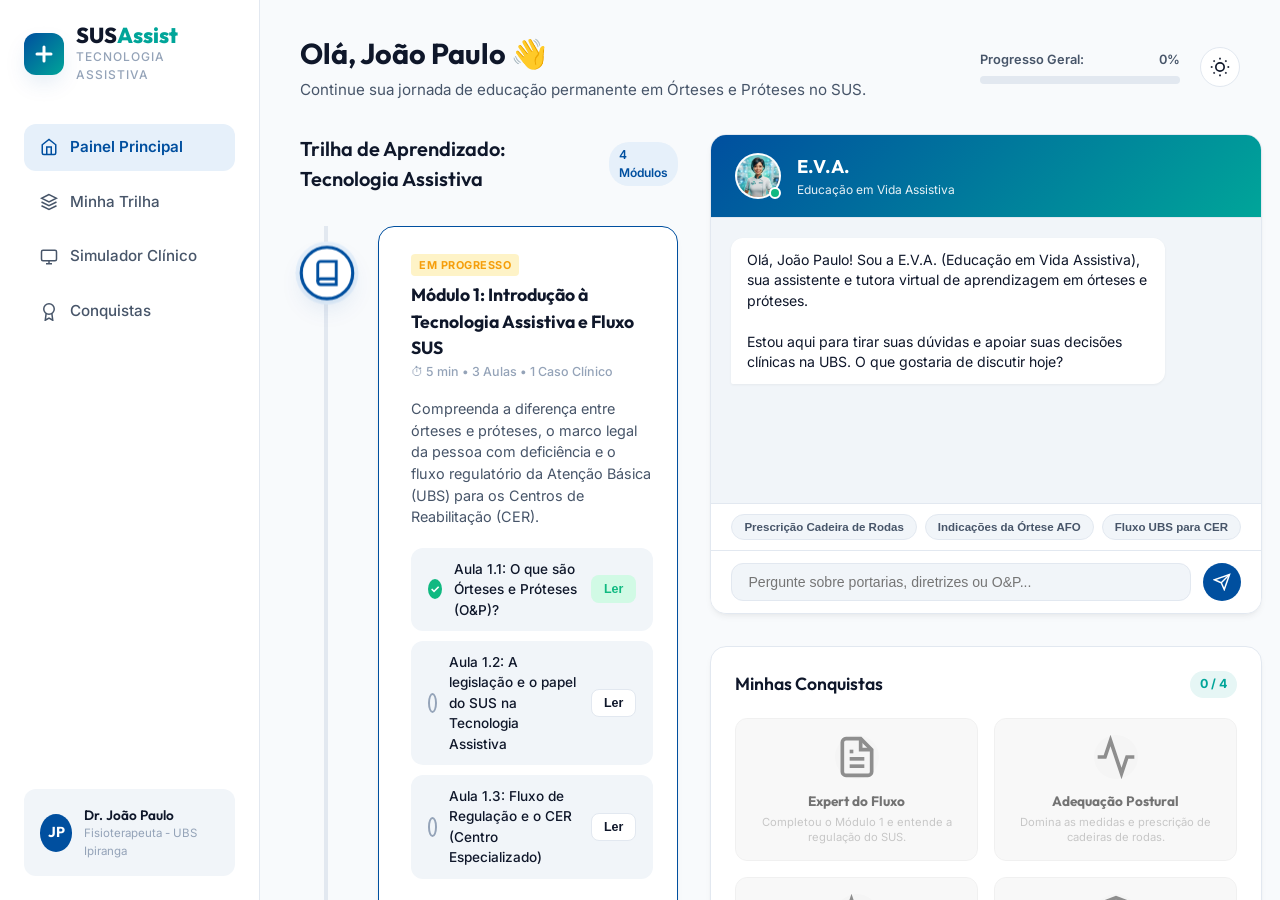
==== prototipo/index.html @ 3937819d "style: remodelar visual para identidade do Meu SUS Digital e estilo gamificado MEC Idiomas, e renome" ====
<!DOCTYPE html>
<html lang="pt-BR">
<head>
    <meta charset="UTF-8">
    <meta name="viewport" content="width=device-width, initial-scale=1.0">
    <title>SUSAssist - Capacitação em Órteses e Próteses</title>
    <!-- Google Fonts -->
    <link rel="preconnect" href="https://fonts.googleapis.com">
    <link rel="preconnect" href="https://fonts.gstatic.com" crossorigin>
    <link href="https://fonts.googleapis.com/css2?family=Inter:wght@300;400;500;600;700&family=Outfit:wght@400;500;600;700;800&display=swap" rel="stylesheet">
    <link rel="stylesheet" href="style.css">
</head>
<body>
    <div class="app-container">
        <!-- Sidebar Principal -->
        <aside class="app-sidebar">
            <div class="logo-area">
                <div class="logo-icon">
                    <svg viewBox="0 0 24 24" fill="none" stroke="currentColor" stroke-width="3" stroke-linecap="round" stroke-linejoin="round">
                        <line x1="12" y1="5" x2="12" y2="19"></line>
                        <line x1="5" y1="12" x2="19" y2="12"></line>
                    </svg>
                </div>
                <div class="logo-text">
                    <h1>SUS<span>Assist</span></h1>
                    <p>Tecnologia Assistiva</p>
                </div>
            </div>

            <nav class="sidebar-nav">
                <a href="#" class="nav-item active">
                    <svg viewBox="0 0 24 24" fill="none" stroke="currentColor" stroke-width="2"><path d="M3 9l9-7 9 7v11a2 2 0 0 1-2 2H5a2 2 0 0 1-2-2z"/><polyline points="9 22 9 12 15 12 15 22"/></svg>
                    Painel Principal
                </a>
                <a href="#trilha" class="nav-item">
                    <svg viewBox="0 0 24 24" fill="none" stroke="currentColor" stroke-width="2"><polygon points="12 2 2 7 12 12 22 7 12 2"/><polyline points="2 17 12 22 22 17"/><polyline points="2 12 12 17 22 12"/></svg>
                    Minha Trilha
                </a>
                <a href="#simulacoes" class="nav-item" id="nav-sim">
                    <svg viewBox="0 0 24 24" fill="none" stroke="currentColor" stroke-width="2"><rect x="2" y="3" width="20" height="14" rx="2" ry="2"/><line x1="8" y1="21" x2="16" y2="21"/><line x1="12" y1="17" x2="12" y2="21"/></svg>
                    Simulador Clínico
                </a>
                <a href="#conquistas" class="nav-item">
                    <svg viewBox="0 0 24 24" fill="none" stroke="currentColor" stroke-width="2"><circle cx="12" cy="8" r="7"/><polyline points="8.21 13.89 7 23 12 20 17 23 15.79 13.88"/></svg>
                    Conquistas
                </a>
            </nav>

            <div class="user-profile-summary">
                <div class="profile-avatar">JP</div>
                <div class="profile-info">
                    <h4 id="user-name">Dr. João Paulo</h4>
                    <p id="user-role">Fisioterapeuta - UBS Ipiranga</p>
                </div>
            </div>
        </aside>

        <!-- Conteúdo Principal -->
        <main class="app-main">
            <!-- Top Header -->
            <header class="main-header">
                <div class="welcome-text">
                    <h2>Olá, João Paulo 👋</h2>
                    <p>Continue sua jornada de educação permanente em Órteses e Próteses no SUS.</p>
                </div>
                <div class="header-actions">
                    <div class="progress-container-header">
                        <div class="progress-text">Progresso Geral: <span id="overall-percentage">0%</span></div>
                        <div class="progress-bar-bg">
                            <div class="progress-bar-fill" id="overall-progress-bar" style="width: 0%"></div>
                        </div>
                    </div>
                    <button class="theme-toggle" id="theme-toggle" title="Alternar Tema">
                        <svg class="sun" viewBox="0 0 24 24" fill="none" stroke="currentColor" stroke-width="2"><circle cx="12" cy="12" r="5"/><line x1="12" y1="1" x2="12" y2="3"/><line x1="12" y1="21" x2="12" y2="23"/><line x1="4.22" y1="4.22" x2="5.64" y2="5.64"/><line x1="18.36" y1="18.36" x2="19.78" y2="19.78"/><line x1="1" y1="12" x2="3" y2="12"/><line x1="21" y1="12" x2="23" y2="12"/><line x1="4.22" y1="19.78" x2="5.64" y2="18.36"/><line x1="18.36" y1="5.64" x2="19.78" y2="4.22"/></svg>
                    </button>
                </div>
            </header>

            <div class="dashboard-grid">
                <!-- Seção Esquerda: Trilha de Aprendizado -->
                <section class="learning-section" id="trilha">
                    <div class="section-title-wrapper">
                        <h3>Trilha de Aprendizado: Tecnologia Assistiva</h3>
                        <span class="badge-accent">4 Módulos</span>
                    </div>

                    <div class="trilha-timeline" id="trilha-timeline">
                        <!-- Módulo 1 (Sempre ativo no início) -->
                        <div class="modulo-card active" id="modulo-1">
                            <div class="modulo-header">
                                <div class="modulo-number">
                                    <svg viewBox="0 0 24 24" fill="none" stroke="currentColor" stroke-width="2.5" class="modulo-icon-svg">
                                        <path d="M4 19.5A2.5 2.5 0 0 1 6.5 17H20"/>
                                        <path d="M6.5 2H20v20H6.5A2.5 2.5 0 0 1 4 19.5v-15A2.5 2.5 0 0 1 6.5 2z"/>
                                    </svg>
                                </div>
                                <div class="modulo-meta">
                                    <div class="status-badge status-em-progresso">Em Progresso</div>
                                    <h4>Módulo 1: Introdução à Tecnologia Assistiva e Fluxo SUS</h4>
                                    <p class="modulo-duration">⏱ 5 min • 3 Aulas • 1 Caso Clínico</p>
                                </div>
                            </div>
                            <div class="modulo-body">
                                <p class="modulo-desc">Compreenda a diferença entre órteses e próteses, o marco legal da pessoa com deficiência e o fluxo regulatório da Atenção Básica (UBS) para os Centros de Reabilitação (CER).</p>
                                <ul class="lesson-list">
                                    <li class="lesson-item read" data-lesson-id="1-1">
                                        <div class="lesson-status-icon">✓</div>
                                        <span>Aula 1.1: O que são Órteses e Próteses (O&P)?</span>
                                        <button class="btn-read-lesson">Ler</button>
                                    </li>
                                    <li class="lesson-item" data-lesson-id="1-2">
                                        <div class="lesson-status-icon"></div>
                                        <span>Aula 1.2: A legislação e o papel do SUS na Tecnologia Assistiva</span>
                                        <button class="btn-read-lesson">Ler</button>
                                    </li>
                                    <li class="lesson-item" data-lesson-id="1-3">
                                        <div class="lesson-status-icon"></div>
                                        <span>Aula 1.3: Fluxo de Regulação e o CER (Centro Especializado)</span>
                                        <button class="btn-read-lesson">Ler</button>
                                    </li>
                                </ul>
                                <div class="action-footer">
                                    <button class="btn-simulation locked" id="btn-sim-1">Iniciar Simulação Clínica 1</button>
                                </div>
                            </div>
                        </div>

                        <!-- Módulo 2 -->
                        <div class="modulo-card locked" id="modulo-2">
                            <div class="modulo-header">
                                <div class="modulo-number">
                                    <svg viewBox="0 0 24 24" fill="none" stroke="currentColor" stroke-width="2.5" class="modulo-icon-svg">
                                        <circle cx="12" cy="18" r="4"/>
                                        <path d="M8.5 7.5a2.5 2.5 0 1 1 5 0 2.5 2.5 0 0 1-5 0z"/>
                                        <path d="M12 10v4h4"/>
                                    </svg>
                                </div>
                                <div class="modulo-meta">
                                    <div class="status-badge status-bloqueado">Bloqueado</div>
                                    <h4>Módulo 2: Avaliação Clínica e Prescrição de Cadeiras de Rodas</h4>
                                    <p class="modulo-duration">⏱ 8 min • 3 Aulas • 1 Caso Clínico</p>
                                </div>
                            </div>
                            <div class="modulo-body">
                                <p class="modulo-desc">Aprenda a realizar a avaliação postural detalhada, a tirar as medidas do paciente e a prescrever o modelo correto de cadeira de rodas para evitar lesões.</p>
                                <ul class="lesson-list">
                                    <li class="lesson-item" data-lesson-id="2-1">
                                        <div class="lesson-status-icon"></div>
                                        <span>Aula 2.1: Tipos de Cadeira de Rodas no SUS e Adequação Postural</span>
                                        <button class="btn-read-lesson">Ler</button>
                                    </li>
                                    <li class="lesson-item" data-lesson-id="2-2">
                                        <div class="lesson-status-icon"></div>
                                        <span>Aula 2.2: Tomada de Medidas Antropométricas</span>
                                        <button class="btn-read-lesson">Ler</button>
                                    </li>
                                    <li class="lesson-item" data-lesson-id="2-3">
                                        <div class="lesson-status-icon"></div>
                                        <span>Aula 2.3: Prevenção de Úlceras por Pressão (Escaras)</span>
                                        <button class="btn-read-lesson">Ler</button>
                                    </li>
                                </ul>
                                <div class="action-footer">
                                    <button class="btn-simulation locked" id="btn-sim-2">Iniciar Simulação Clínica 2</button>
                                </div>
                            </div>
                        </div>

                        <!-- Módulo 3 -->
                        <div class="modulo-card locked" id="modulo-3">
                            <div class="modulo-header">
                                <div class="modulo-number">
                                    <svg viewBox="0 0 24 24" fill="none" stroke="currentColor" stroke-width="2.5" class="modulo-icon-svg">
                                        <path d="M3 22h18"/>
                                        <path d="M18 22V9a4 4 0 0 0-8 0v13"/>
                                        <circle cx="14" cy="5" r="1"/>
                                    </svg>
                                </div>
                                <div class="modulo-meta">
                                    <div class="status-badge status-bloqueado">Bloqueado</div>
                                    <h4>Módulo 3: Órteses de Membros Inferiores (AFO/KAFO)</h4>
                                    <p class="modulo-duration">⏱ 7 min • 3 Aulas • 1 Caso Clínico</p>
                                </div>
                            </div>
                            <div class="modulo-body">
                                <p class="modulo-desc">Identifique quando indicar órteses de tornozelo-pé (AFO) e de joelho-tornozelo-pé (KAFO) para reabilitação de sequelas motoras.</p>
                                <ul class="lesson-list">
                                    <li class="lesson-item" data-lesson-id="3-1">
                                        <div class="lesson-status-icon"></div>
                                        <span>Aula 3.1: Indicações de Órtese de Tornozelo-Pé (AFO)</span>
                                        <button class="btn-read-lesson">Ler</button>
                                    </li>
                                    <li class="lesson-item" data-lesson-id="3-2">
                                        <div class="lesson-status-icon"></div>
                                        <span>Aula 3.2: Quando indicar a Órtese Joelho-Tornozelo-Pé (KAFO)</span>
                                        <button class="btn-read-lesson">Ler</button>
                                    </li>
                                    <li class="lesson-item" data-lesson-id="3-3">
                                        <div class="lesson-status-icon"></div>
                                        <span>Aula 3.3: Avaliação de Marcha para Adaptação de Órtese</span>
                                        <button class="btn-read-lesson">Ler</button>
                                    </li>
                                </ul>
                                <div class="action-footer">
                                    <button class="btn-simulation locked" id="btn-sim-3">Iniciar Simulação Clínica 3</button>
                                </div>
                            </div>
                        </div>

                        <!-- Módulo 4 -->
                        <div class="modulo-card locked" id="modulo-4">
                            <div class="modulo-header">
                                <div class="modulo-number">
                                    <svg viewBox="0 0 24 24" fill="none" stroke="currentColor" stroke-width="2.5" class="modulo-icon-svg">
                                        <path d="M12 22s8-4 8-10V5l-8-3-8 3v7c0 6 8 10 8 10z"/>
                                    </svg>
                                </div>
                                <div class="modulo-meta">
                                    <div class="status-badge status-bloqueado">Bloqueado</div>
                                    <h4>Módulo 4: Adaptação, Reabilitação e Acompanhamento pós-entrega</h4>
                                    <p class="modulo-duration">⏱ 6 min • 3 Aulas • 1 Caso Clínico</p>
                                </div>
                            </div>
                            <div class="modulo-body">
                                <p class="modulo-desc">Compreenda a importância da reabilitação multiprofissional contínua após a entrega do equipamento e o monitoramento de sua eficácia e desgaste.</p>
                                <ul class="lesson-list">
                                    <li class="lesson-item" data-lesson-id="4-1">
                                        <div class="lesson-status-icon"></div>
                                        <span>Aula 4.1: O Treino de Marcha e Uso de Próteses</span>
                                        <button class="btn-read-lesson">Ler</button>
                                    </li>
                                    <li class="lesson-item" data-lesson-id="4-2">
                                        <div class="lesson-status-icon"></div>
                                        <span>Aula 4.2: Visita Domiciliar e Acompanhamento Multiprofissional</span>
                                        <button class="btn-read-lesson">Ler</button>
                                    </li>
                                    <li class="lesson-item" data-lesson-id="4-3">
                                        <div class="lesson-status-icon"></div>
                                        <span>Aula 4.3: Manutenção, Reparos e Substituição no SUS</span>
                                        <button class="btn-read-lesson">Ler</button>
                                    </li>
                                </ul>
                                <div class="action-footer">
                                    <button class="btn-simulation locked" id="btn-sim-4">Iniciar Simulação Clínica 4</button>
                                </div>
                            </div>
                        </div>
                    </div>
                </section>

                <!-- Seção Direita: Chat com a IA Eva e Conquistas -->
                <section class="sidebar-section">
                    <!-- Painel da Assistente Eva -->
                    <div class="eva-assistant-panel">
                        <div class="eva-header">
                            <div class="eva-avatar-wrapper">
                                <img src="assets/eva_avatar.png" alt="Eva" class="eva-img">
                                <span class="online-indicator"></span>
                            </div>
                            <div class="eva-meta">
                                <h3>E.V.A.</h3>
                                <p>Educação em Vida Assistiva</p>
                            </div>
                        </div>
                        <div class="eva-chat-container" id="chat-container">
                            <div class="chat-message eva-msg">
                                Olá, João Paulo! Sou a E.V.A. (Educação em Vida Assistiva), sua assistente e tutora virtual de aprendizagem em órteses e próteses.
                                <br><br>
                                Estou aqui para tirar suas dúvidas e apoiar suas decisões clínicas na UBS. O que gostaria de discutir hoje?
                            </div>
                        </div>
                        
                        <!-- Botões Rápidos de Pergunta -->
                        <div class="quick-questions-wrapper">
                            <button class="quick-question-btn" data-question="Como prescrever cadeira de rodas no SUS?">Prescrição Cadeira de Rodas</button>
                            <button class="quick-question-btn" data-question="O que é uma órtese AFO e quando indicar?">Indicações da Órtese AFO</button>
                            <button class="quick-question-btn" data-question="Qual o fluxo de regulação para o CER?">Fluxo UBS para CER</button>
                        </div>

                        <form class="eva-chat-input-area" id="chat-form">
                            <input type="text" id="chat-input" placeholder="Pergunte sobre portarias, diretrizes ou O&P..." autocomplete="off">
                            <button type="submit" class="btn-send-message">
                                <svg viewBox="0 0 24 24" fill="none" stroke="currentColor" stroke-width="2"><line x1="22" y1="2" x2="11" y2="13"/><polygon points="22 2 15 22 11 13 2 9 22 2"/></svg>
                            </button>
                        </form>
                    </div>

                    <!-- Painel de Conquistas (Badges) -->
                    <div class="achievements-panel" id="conquistas">
                        <div class="panel-header">
                            <h3>Minhas Conquistas</h3>
                            <span class="badge-count" id="badge-count-text">0 / 4</span>
                        </div>
                        <div class="badges-grid">
                            <div class="badge-item locked" id="badge-1">
                                <div class="badge-icon">
                                    <svg viewBox="0 0 24 24" fill="none" stroke="currentColor" stroke-width="2">
                                        <path d="M14 2H6a2 2 0 0 0-2 2v16a2 2 0 0 0 2 2h12a2 2 0 0 0 2-2V8z"/><polyline points="14 2 14 8 20 8"/><line x1="16" y1="13" x2="8" y2="13"/><line x1="16" y1="17" x2="8" y2="17"/><polyline points="10 9 9 9 8 9"/>
                                    </svg>
                                </div>
                                <h5>Expert do Fluxo</h5>
                                <p>Completou o Módulo 1 e entende a regulação do SUS.</p>
                            </div>
                            <div class="badge-item locked" id="badge-2">
                                <div class="badge-icon">
                                    <svg viewBox="0 0 24 24" fill="none" stroke="currentColor" stroke-width="2">
                                        <path d="M22 12h-4l-3 9L9 3l-3 9H2"/>
                                    </svg>
                                </div>
                                <h5>Adequação Postural</h5>
                                <p>Domina as medidas e prescrição de cadeiras de rodas.</p>
                            </div>
                            <div class="badge-item locked" id="badge-3">
                                <div class="badge-icon">
                                    <svg viewBox="0 0 24 24" fill="none" stroke="currentColor" stroke-width="2">
                                        <polyline points="22 12 18 12 15 21 9 3 6 12 2 12"/>
                                    </svg>
                                </div>
                                <h5>Foco Funcional</h5>
                                <p>Sabe avaliar marcha e indicar órteses MMII.</p>
                            </div>
                            <div class="badge-item locked" id="badge-4">
                                <div class="badge-icon">
                                    <svg viewBox="0 0 24 24" fill="none" stroke="currentColor" stroke-width="2">
                                        <path d="M12 22s8-4 8-10V5l-8-3-8 3v7c0 6 8 10 8 10z"/>
                                    </svg>
                                </div>
                                <h5>Guardião da Autonomia</h5>
                                <p>Domina o acompanhamento pós-entrega e reabilitação.</p>
                            </div>
                        </div>
                    </div>
                </section>
            </div>
        </main>
    </div>

    <!-- Modais de Leitura de Aula -->
    <div class="modal-overlay" id="lesson-modal">
        <div class="modal-card">
            <header class="modal-header-nav">
                <h3 id="lesson-modal-title">Título da Aula</h3>
                <button class="btn-close-modal" id="btn-close-lesson">×</button>
            </header>
            <div class="modal-body-content" id="lesson-modal-content">
                <!-- Conteúdo dinâmico da aula -->
            </div>
            <footer class="modal-footer">
                <button class="btn-primary" id="btn-finish-lesson">Marcar como Concluída</button>
            </footer>
        </div>
    </div>

    <!-- Modais de Simulação Clínica (Quiz de Caso Clínico) -->
    <div class="modal-overlay" id="simulation-modal">
        <div class="modal-card sim-card">
            <header class="modal-header-nav sim-header">
                <h3>Simulação Clínica Interativa</h3>
                <button class="btn-close-modal" id="btn-close-sim">×</button>
            </header>
            <div class="modal-body-content">
                <div class="sim-case-description" id="sim-case-text">
                    <!-- Descrição dinâmica do caso do paciente -->
                </div>
                <div class="sim-options-list" id="sim-options">
                    <!-- Opções dinâmicas de múltipla escolha -->
                </div>
                <div class="sim-feedback-panel" id="sim-feedback" style="display: none;">
                    <!-- Feedback de erro ou sucesso -->
                </div>
            </div>
            <footer class="modal-footer">
                <button class="btn-primary" id="btn-submit-sim">Confirmar Decisão Clínica</button>
                <button class="btn-success" id="btn-next-module" style="display: none;">Prosseguir na Trilha</button>
            </footer>
        </div>
    </div>

    <!-- Script Principal -->
    <script src="app.js"></script>
</body>
</html>
---- prototipo/style.css ----
/* SUSAssist - Estilos Globais e Design System */

:root {
    /* Modo Claro (Default) */
    --bg-primary: #f8fafc;
    --bg-secondary: #f1f5f9;
    --bg-card: #ffffff;
    --bg-card-hover: #f8fafc;
    --text-primary: #0f172a;
    --text-secondary: #475569;
    --text-muted: #94a3b8;
    
    --primary: #004f9f;
    --primary-hover: #003a75;
    --primary-light: #e6f0fa;
    
    --accent: #00a599;
    --accent-hover: #00847a;
    --accent-light: #e6f6f5;
    
    --success: #10b981;
    --success-light: #d1fae5;
    
    --warning: #f59e0b;
    --warning-light: #fef3c7;
    
    --danger: #ef4444;
    --danger-light: #fee2e2;
    
    --border-color: #e2e8f0;
    --shadow-sm: 0 1px 3px rgba(0, 0, 0, 0.05);
    --shadow-md: 0 4px 6px -1px rgba(0, 0, 0, 0.05), 0 2px 4px -1px rgba(0, 0, 0, 0.03);
    --shadow-lg: 0 10px 15px -3px rgba(0, 0, 0, 0.05), 0 4px 6px -2px rgba(0, 0, 0, 0.03);
    --shadow-glowing: 0 10px 25px -5px rgba(0, 79, 159, 0.15);
    
    --radius-sm: 8px;
    --radius-md: 12px;
    --radius-lg: 16px;
    --radius-xl: 24px;
    
    --transition-fast: 0.2s cubic-bezier(0.4, 0, 0.2, 1);
    --transition-normal: 0.3s cubic-bezier(0.4, 0, 0.2, 1);
    
    --font-heading: 'Outfit', sans-serif;
    --font-body: 'Inter', sans-serif;
}

/* Modo Escuro */
body.dark-mode {
    --bg-primary: #0b0f19;
    --bg-secondary: #121826;
    --bg-card: #182235;
    --bg-card-hover: #1e293b;
    --text-primary: #f8fafc;
    --text-secondary: #94a3b8;
    --text-muted: #64748b;
    
    --primary: #3b9eff;
    --primary-hover: #0070e0;
    --primary-light: #0a2540;
    
    --accent: #2dd4bf;
    --accent-hover: #0d9488;
    --accent-light: #115e59;
    
    --success: #34d399;
    --success-light: #064e3b;
    
    --border-color: #2e3c54;
    --shadow-sm: 0 1px 3px rgba(0, 0, 0, 0.2);
    --shadow-md: 0 4px 6px -1px rgba(0, 0, 0, 0.15), 0 2px 4px -1px rgba(0, 0, 0, 0.1);
    --shadow-lg: 0 10px 15px -3px rgba(0, 0, 0, 0.2), 0 4px 6px -2px rgba(0, 0, 0, 0.15);
    --shadow-glowing: 0 10px 25px -5px rgba(59, 158, 255, 0.25);
}

/* Reset e Configurações Globais */
* {
    margin: 0;
    padding: 0;
    box-sizing: border-box;
    scroll-behavior: smooth;
}

body {
    font-family: var(--font-body);
    background-color: var(--bg-primary);
    color: var(--text-primary);
    line-height: 1.5;
    transition: background-color var(--transition-normal), color var(--transition-normal);
    overflow-x: hidden;
}

h1, h2, h3, h4, h5, h6 {
    font-family: var(--font-heading);
    font-weight: 600;
}

/* Container do App */
.app-container {
    display: grid;
    grid-template-columns: 260px 1fr;
    min-height: 100vh;
}

/* Sidebar Estilo Glassmorphism */
.app-sidebar {
    background-color: var(--bg-card);
    border-right: 1px solid var(--border-color);
    padding: 24px;
    display: flex;
    flex-direction: column;
    justify-content: space-between;
    transition: background-color var(--transition-normal), border-color var(--transition-normal);
}

.logo-area {
    display: flex;
    align-items: center;
    gap: 12px;
    margin-bottom: 40px;
}

.logo-icon {
    width: 42px;
    height: 42px;
    background: linear-gradient(135deg, var(--primary), var(--accent));
    color: white;
    border-radius: var(--radius-md);
    display: flex;
    align-items: center;
    justify-content: center;
    box-shadow: var(--shadow-glowing);
}

.logo-icon svg {
    width: 24px;
    height: 24px;
}

.logo-text h1 {
    font-size: 1.35rem;
    font-weight: 800;
    color: var(--text-primary);
    line-height: 1.1;
}

.logo-text h1 span {
    color: var(--accent);
}

.logo-text p {
    font-size: 0.75rem;
    color: var(--text-muted);
    font-weight: 500;
    text-transform: uppercase;
    letter-spacing: 1px;
}

.sidebar-nav {
    display: flex;
    flex-direction: column;
    gap: 8px;
    flex-grow: 1;
}

.nav-item {
    display: flex;
    align-items: center;
    gap: 12px;
    padding: 12px 16px;
    color: var(--text-secondary);
    text-decoration: none;
    font-weight: 500;
    font-size: 0.95rem;
    border-radius: var(--radius-md);
    transition: var(--transition-fast);
}

.nav-item svg {
    width: 18px;
    height: 18px;
    transition: transform var(--transition-fast);
}

.nav-item:hover {
    background-color: var(--bg-secondary);
    color: var(--text-primary);
}

.nav-item:hover svg {
    transform: translateX(2px);
}

.nav-item.active {
    background-color: var(--primary-light);
    color: var(--primary);
    font-weight: 600;
}

body.dark-mode .nav-item.active {
    color: #a5b4fc;
}

.user-profile-summary {
    display: flex;
    align-items: center;
    gap: 12px;
    padding: 16px;
    background-color: var(--bg-secondary);
    border-radius: var(--radius-md);
    margin-top: auto;
}

.profile-avatar {
    width: 38px;
    height: 38px;
    border-radius: 50%;
    background-color: var(--primary);
    color: white;
    font-family: var(--font-heading);
    font-weight: 700;
    display: flex;
    align-items: center;
    justify-content: center;
    font-size: 0.9rem;
}

.profile-info h4 {
    font-size: 0.85rem;
    color: var(--text-primary);
}

.profile-info p {
    font-size: 0.72rem;
    color: var(--text-muted);
}

/* Área Principal */
.app-main {
    padding: 32px 40px;
    display: flex;
    flex-direction: column;
    gap: 32px;
    overflow-y: auto;
    max-height: 100vh;
}

/* Header */
.main-header {
    display: flex;
    justify-content: space-between;
    align-items: center;
    gap: 20px;
}

.welcome-text h2 {
    font-size: 1.8rem;
    font-weight: 700;
    color: var(--text-primary);
    margin-bottom: 4px;
}

.welcome-text p {
    color: var(--text-secondary);
    font-size: 0.95rem;
}

.header-actions {
    display: flex;
    align-items: center;
    gap: 20px;
}

.progress-container-header {
    width: 200px;
}

.progress-text {
    font-size: 0.8rem;
    font-weight: 600;
    color: var(--text-secondary);
    margin-bottom: 6px;
    display: flex;
    justify-content: space-between;
}

.progress-bar-bg {
    height: 8px;
    background-color: var(--border-color);
    border-radius: 4px;
    overflow: hidden;
}

.progress-bar-fill {
    height: 100%;
    background: linear-gradient(90deg, var(--primary), var(--accent));
    width: 0%;
    transition: width var(--transition-normal);
}

.theme-toggle {
    width: 40px;
    height: 40px;
    border-radius: 50%;
    background-color: var(--bg-card);
    border: 1px solid var(--border-color);
    color: var(--text-primary);
    cursor: pointer;
    display: flex;
    align-items: center;
    justify-content: center;
    transition: var(--transition-fast);
}

.theme-toggle:hover {
    background-color: var(--bg-secondary);
    transform: rotate(15deg);
}

.theme-toggle svg {
    width: 20px;
    height: 20px;
}

/* Grid Geral */
.dashboard-grid {
    display: grid;
    grid-template-columns: 1.3fr 1fr;
    gap: 32px;
    align-items: start;
}

.section-title-wrapper {
    display: flex;
    align-items: center;
    gap: 12px;
    margin-bottom: 24px;
}

.section-title-wrapper h3 {
    font-size: 1.25rem;
    color: var(--text-primary);
}

.badge-accent {
    background-color: var(--primary-light);
    color: var(--primary);
    font-size: 0.75rem;
    font-weight: 600;
    padding: 4px 10px;
    border-radius: 20px;
}

body.dark-mode .badge-accent {
    color: #a5b4fc;
}

/* Timeline e Cards dos Módulos */
/* Timeline e Cards dos Módulos (Estilo MEC Idiomas) */
.trilha-timeline {
    position: relative;
    padding-left: 0px;
    margin-top: 32px;
}

.trilha-timeline::before {
    content: '';
    position: absolute;
    left: 24px; /* Centro da bola de 52px */
    top: 0;
    bottom: 24px;
    width: 4px;
    background-color: var(--border-color);
    z-index: 1;
}

.modulo-card {
    background-color: var(--bg-card);
    border: 1px solid var(--border-color);
    border-radius: var(--radius-lg);
    padding: 24px 24px 24px 32px;
    margin-bottom: 36px;
    margin-left: 78px; /* Espaço para o nó da timeline */
    position: relative;
    transition: transform var(--transition-normal), box-shadow var(--transition-normal), border-color var(--transition-normal);
}

/* Estados do Card */
.modulo-card.active {
    border-color: var(--primary);
    box-shadow: var(--shadow-md);
}

.modulo-card.completed {
    border-color: var(--success);
    box-shadow: var(--shadow-sm);
}

.modulo-card.locked {
    opacity: 0.55;
    pointer-events: none;
}

.modulo-card.locked .btn-simulation, 
.modulo-card.locked .btn-read-lesson {
    background-color: var(--bg-secondary) !important;
    color: var(--text-muted) !important;
    border-color: var(--border-color) !important;
    cursor: not-allowed;
}

.modulo-header {
    display: flex;
    gap: 16px;
    align-items: flex-start;
    margin-bottom: 16px;
    cursor: pointer;
}

/* Círculo do Módulo na Timeline (Nó de Aprendizado) */
.modulo-number {
    position: absolute;
    left: -78px; /* Alinhado sobre a linha */
    top: 20px;
    width: 52px;
    height: 52px;
    background-color: var(--bg-card);
    border: 3px solid var(--border-color);
    color: var(--text-muted);
    border-radius: 50%;
    display: flex;
    align-items: center;
    justify-content: center;
    z-index: 10;
    transition: all var(--transition-normal);
    box-shadow: var(--shadow-sm);
}

.modulo-icon-svg {
    width: 24px;
    height: 24px;
    stroke: currentColor;
    transition: transform var(--transition-fast);
}

/* Estados do Círculo do Módulo */
.modulo-card.active .modulo-number {
    border-color: var(--primary);
    background-color: var(--bg-card);
    color: var(--primary);
    box-shadow: var(--shadow-glowing), 0 0 0 4px var(--primary-light);
    transform: scale(1.05);
}

.modulo-card.active .modulo-icon-svg {
    transform: scale(1.1);
}

.modulo-card.completed .modulo-number {
    border-color: var(--success);
    background-color: var(--success-light);
    color: var(--success);
    box-shadow: 0 0 0 4px rgba(16, 185, 129, 0.15);
}

.modulo-meta {
    flex-grow: 1;
}

.status-badge {
    display: inline-block;
    font-size: 0.68rem;
    font-weight: 700;
    text-transform: uppercase;
    letter-spacing: 0.5px;
    padding: 3px 8px;
    border-radius: 4px;
    margin-bottom: 6px;
}

.status-em-progresso {
    background-color: var(--warning-light);
    color: var(--warning);
}

.status-bloqueado {
    background-color: var(--bg-secondary);
    color: var(--text-muted);
}

.status-concluido {
    background-color: var(--success-light);
    color: var(--success);
}

.modulo-meta h4 {
    font-size: 1.1rem;
    font-weight: 700;
    color: var(--text-primary);
    margin-bottom: 2px;
}

.modulo-duration {
    font-size: 0.78rem;
    color: var(--text-muted);
    font-weight: 500;
}

.modulo-desc {
    font-size: 0.9rem;
    color: var(--text-secondary);
    margin-bottom: 20px;
}

/* Aulas do Módulo */
.lesson-list {
    list-style: none;
    display: flex;
    flex-direction: column;
    gap: 10px;
    margin-bottom: 24px;
}

.lesson-item {
    display: flex;
    align-items: center;
    gap: 12px;
    padding: 10px 16px;
    background-color: var(--bg-secondary);
    border-radius: var(--radius-md);
    transition: var(--transition-fast);
    border: 1px solid transparent;
}

.lesson-item:hover {
    border-color: var(--border-color);
}

.lesson-status-icon {
    width: 20px;
    height: 20px;
    border-radius: 50%;
    border: 2px solid var(--text-muted);
    display: flex;
    align-items: center;
    justify-content: center;
    font-size: 0.7rem;
    font-weight: 700;
    color: transparent;
}

.lesson-item.read .lesson-status-icon {
    background-color: var(--success);
    border-color: var(--success);
    color: white;
}

.lesson-item span {
    font-size: 0.85rem;
    font-weight: 500;
    color: var(--text-primary);
    flex-grow: 1;
}

.btn-read-lesson {
    background-color: var(--bg-card);
    border: 1px solid var(--border-color);
    color: var(--text-primary);
    padding: 6px 12px;
    font-size: 0.78rem;
    font-weight: 600;
    border-radius: var(--radius-sm);
    cursor: pointer;
    transition: var(--transition-fast);
}

.btn-read-lesson:hover {
    background-color: var(--primary);
    color: white;
    border-color: var(--primary);
}

.lesson-item.read .btn-read-lesson {
    background-color: var(--success-light);
    color: var(--success);
    border-color: transparent;
}

.action-footer {
    display: flex;
    justify-content: flex-end;
}

.btn-simulation {
    background: linear-gradient(135deg, var(--primary), var(--primary-hover));
    color: white;
    border: none;
    padding: 12px 20px;
    border-radius: var(--radius-md);
    font-size: 0.88rem;
    font-weight: 600;
    cursor: pointer;
    transition: var(--transition-fast);
    box-shadow: var(--shadow-sm);
}

.btn-simulation:hover:not(.locked) {
    transform: translateY(-2px);
    box-shadow: var(--shadow-md), var(--shadow-glowing);
}

.btn-simulation.locked {
    background: var(--border-color);
    color: var(--text-muted);
    cursor: not-allowed;
    box-shadow: none;
}

/* Sidebar Seção: Eva Chat + Conquistas */
.sidebar-section {
    display: flex;
    flex-direction: column;
    gap: 32px;
    position: sticky;
    top: 32px;
}

/* Painel da Assistente Eva */
.eva-assistant-panel {
    background-color: var(--bg-card);
    border: 1px solid var(--border-color);
    border-radius: var(--radius-lg);
    display: flex;
    flex-direction: column;
    height: 480px;
    overflow: hidden;
    box-shadow: var(--shadow-md);
}

.eva-header {
    padding: 18px 24px;
    background: linear-gradient(135deg, var(--primary), var(--accent));
    color: white;
    display: flex;
    align-items: center;
    gap: 16px;
    border-bottom: 1px solid var(--border-color);
}

.eva-avatar-wrapper {
    position: relative;
    width: 46px;
    height: 46px;
}

.eva-img {
    width: 100%;
    height: 100%;
    object-fit: cover;
    border-radius: 50%;
    border: 2px solid rgba(255, 255, 255, 0.8);
    background-color: var(--bg-secondary);
}

.online-indicator {
    position: absolute;
    right: 0;
    bottom: 0;
    width: 12px;
    height: 12px;
    background-color: var(--success);
    border: 2px solid white;
    border-radius: 50%;
}

.eva-meta h3 {
    font-size: 1.15rem;
    font-weight: 700;
}

.eva-meta p {
    font-size: 0.75rem;
    opacity: 0.9;
}

.eva-chat-container {
    flex-grow: 1;
    padding: 20px;
    overflow-y: auto;
    display: flex;
    flex-direction: column;
    gap: 16px;
    background-color: var(--bg-secondary);
}

.chat-message {
    max-width: 85%;
    padding: 12px 16px;
    border-radius: var(--radius-md);
    font-size: 0.88rem;
    line-height: 1.45;
    word-break: break-word;
}

.eva-msg {
    align-self: flex-start;
    background-color: var(--bg-card);
    color: var(--text-primary);
    border-bottom-left-radius: 2px;
    box-shadow: var(--shadow-sm);
}

.user-msg {
    align-self: flex-end;
    background-color: var(--primary);
    color: white;
    border-bottom-right-radius: 2px;
    box-shadow: var(--shadow-sm);
}

.quick-questions-wrapper {
    padding: 10px 20px;
    display: flex;
    gap: 8px;
    overflow-x: auto;
    background-color: var(--bg-card);
    border-top: 1px solid var(--border-color);
}

.quick-questions-wrapper::-webkit-scrollbar {
    height: 4px;
}

.quick-questions-wrapper::-webkit-scrollbar-thumb {
    background-color: var(--border-color);
    border-radius: 2px;
}

.quick-question-btn {
    white-space: nowrap;
    background-color: var(--bg-secondary);
    border: 1px solid var(--border-color);
    color: var(--text-secondary);
    padding: 6px 12px;
    font-size: 0.72rem;
    font-weight: 600;
    border-radius: 20px;
    cursor: pointer;
    transition: var(--transition-fast);
}

.quick-question-btn:hover {
    background-color: var(--primary-light);
    color: var(--primary);
    border-color: var(--primary);
}

body.dark-mode .quick-question-btn:hover {
    color: #a5b4fc;
}

.eva-chat-input-area {
    padding: 12px 20px;
    display: flex;
    gap: 12px;
    background-color: var(--bg-card);
    border-top: 1px solid var(--border-color);
    align-items: center;
}

.eva-chat-input-area input {
    flex-grow: 1;
    border: 1px solid var(--border-color);
    background-color: var(--bg-secondary);
    color: var(--text-primary);
    padding: 10px 16px;
    border-radius: var(--radius-md);
    font-size: 0.88rem;
    outline: none;
    transition: var(--transition-fast);
}

.eva-chat-input-area input:focus {
    border-color: var(--primary);
    background-color: var(--bg-card);
}

.btn-send-message {
    width: 38px;
    height: 38px;
    background-color: var(--primary);
    color: white;
    border: none;
    border-radius: 50%;
    cursor: pointer;
    display: flex;
    align-items: center;
    justify-content: center;
    transition: var(--transition-fast);
}

.btn-send-message:hover {
    background-color: var(--primary-hover);
    transform: scale(1.05);
}

.btn-send-message svg {
    width: 18px;
    height: 18px;
}

/* Painel de Conquistas */
.achievements-panel {
    background-color: var(--bg-card);
    border: 1px solid var(--border-color);
    border-radius: var(--radius-lg);
    padding: 24px;
    box-shadow: var(--shadow-md);
}

.panel-header {
    display: flex;
    justify-content: space-between;
    align-items: center;
    margin-bottom: 20px;
}

.panel-header h3 {
    font-size: 1.1rem;
    color: var(--text-primary);
}

.badge-count {
    background-color: var(--accent-light);
    color: var(--accent);
    font-size: 0.78rem;
    font-weight: 700;
    padding: 4px 10px;
    border-radius: 20px;
}

body.dark-mode .badge-count {
    color: #2dd4bf;
    background-color: rgba(20, 184, 166, 0.15);
}

.badges-grid {
    display: grid;
    grid-template-columns: repeat(2, 1fr);
    gap: 16px;
}

.badge-item {
    padding: 16px;
    background-color: var(--bg-secondary);
    border: 1px solid var(--border-color);
    border-radius: var(--radius-md);
    text-align: center;
    transition: transform var(--transition-normal), border-color var(--transition-normal), filter var(--transition-normal);
    display: flex;
    flex-direction: column;
    align-items: center;
}

.badge-icon {
    width: 44px;
    height: 44px;
    border-radius: 50%;
    background-color: var(--primary-light);
    color: var(--primary);
    display: flex;
    align-items: center;
    justify-content: center;
    margin-bottom: 12px;
    transition: var(--transition-fast);
}

body.dark-mode .badge-icon {
    background-color: rgba(99, 102, 241, 0.15);
}

.badge-item h5 {
    font-size: 0.85rem;
    font-weight: 700;
    color: var(--text-primary);
    margin-bottom: 4px;
}

.badge-item p {
    font-size: 0.7rem;
    color: var(--text-muted);
    line-height: 1.3;
}

/* Conquista Desbloqueada */
.badge-item.unlocked {
    border-color: var(--accent);
    background-color: var(--bg-card);
    transform: scale(1.02);
}

.badge-item.unlocked .badge-icon {
    background-color: var(--accent);
    color: white;
    box-shadow: 0 0 10px rgba(13, 148, 136, 0.3);
}

/* Conquista Bloqueada */
.badge-item.locked {
    filter: grayscale(1);
    opacity: 0.6;
}

/* Modais e Overlays */
.modal-overlay {
    position: fixed;
    top: 0;
    left: 0;
    width: 100vw;
    height: 100vh;
    background-color: rgba(15, 23, 42, 0.55);
    backdrop-filter: blur(8px);
    display: flex;
    align-items: center;
    justify-content: center;
    z-index: 1000;
    opacity: 0;
    pointer-events: none;
    transition: opacity var(--transition-normal);
}

.modal-overlay.open {
    opacity: 1;
    pointer-events: all;
}

.modal-card {
    background-color: var(--bg-card);
    border: 1px solid var(--border-color);
    width: 90%;
    max-width: 650px;
    border-radius: var(--radius-lg);
    box-shadow: var(--shadow-lg);
    overflow: hidden;
    transform: translateY(20px);
    transition: transform var(--transition-normal);
    display: flex;
    flex-direction: column;
    max-height: 85vh;
}

.modal-overlay.open .modal-card {
    transform: translateY(0);
}

.modal-header-nav {
    padding: 20px 24px;
    border-bottom: 1px solid var(--border-color);
    display: flex;
    justify-content: space-between;
    align-items: center;
}

.modal-header-nav h3 {
    font-size: 1.25rem;
    color: var(--text-primary);
}

.btn-close-modal {
    background: none;
    border: none;
    font-size: 1.8rem;
    color: var(--text-muted);
    cursor: pointer;
    line-height: 1;
}

.btn-close-modal:hover {
    color: var(--text-primary);
}

.modal-body-content {
    padding: 24px;
    overflow-y: auto;
    flex-grow: 1;
}

.modal-body-content h4 {
    margin-bottom: 12px;
    color: var(--primary);
}

.modal-body-content p {
    font-size: 0.95rem;
    color: var(--text-secondary);
    margin-bottom: 16px;
    line-height: 1.6;
}

.modal-body-content ul, .modal-body-content ol {
    margin-left: 20px;
    margin-bottom: 16px;
    color: var(--text-secondary);
    font-size: 0.95rem;
}

.modal-body-content li {
    margin-bottom: 8px;
}

.modal-footer {
    padding: 16px 24px;
    border-top: 1px solid var(--border-color);
    display: flex;
    justify-content: flex-end;
    gap: 12px;
}

.btn-primary {
    background-color: var(--primary);
    color: white;
    border: none;
    padding: 10px 20px;
    border-radius: var(--radius-md);
    font-weight: 600;
    cursor: pointer;
    transition: var(--transition-fast);
}

.btn-primary:hover {
    background-color: var(--primary-hover);
}

.btn-success {
    background-color: var(--success);
    color: white;
    border: none;
    padding: 10px 20px;
    border-radius: var(--radius-md);
    font-weight: 600;
    cursor: pointer;
    transition: var(--transition-fast);
}

.btn-success:hover {
    background-color: #059669;
}

/* Modais de Simulação Específicos */
.sim-case-description {
    background-color: var(--bg-secondary);
    padding: 18px;
    border-radius: var(--radius-md);
    font-size: 0.92rem;
    line-height: 1.6;
    color: var(--text-primary);
    border-left: 4px solid var(--primary);
    margin-bottom: 20px;
}

.sim-options-list {
    display: flex;
    flex-direction: column;
    gap: 12px;
}

.sim-option-card {
    padding: 14px 18px;
    background-color: var(--bg-card);
    border: 1.5px solid var(--border-color);
    border-radius: var(--radius-md);
    cursor: pointer;
    font-size: 0.88rem;
    font-weight: 500;
    color: var(--text-primary);
    transition: var(--transition-fast);
    text-align: left;
}

.sim-option-card:hover {
    border-color: var(--primary);
    background-color: var(--bg-secondary);
}

.sim-option-card.selected {
    border-color: var(--primary);
    background-color: var(--primary-light);
    color: var(--primary);
}

body.dark-mode .sim-option-card.selected {
    color: #a5b4fc;
}

.sim-feedback-panel {
    margin-top: 20px;
    padding: 16px;
    border-radius: var(--radius-md);
    font-size: 0.88rem;
    font-weight: 500;
}

.sim-feedback-success {
    background-color: var(--success-light);
    color: var(--success);
    border-left: 4px solid var(--success);
}

body.dark-mode .sim-feedback-success {
    color: #34d399;
}

.sim-feedback-error {
    background-color: var(--danger-light);
    color: var(--danger);
    border-left: 4px solid var(--danger);
}

body.dark-mode .sim-feedback-error {
    color: #f87171;
}

/* Customização de Scrollbar para Layout */
::-webkit-scrollbar {
    width: 8px;
}

::-webkit-scrollbar-track {
    background-color: var(--bg-primary);
}

::-webkit-scrollbar-thumb {
    background-color: var(--border-color);
    border-radius: 4px;
}

::-webkit-scrollbar-thumb:hover {
    background-color: var(--text-muted);
}

/* Responsividade */
@media (max-width: 1024px) {
    .dashboard-grid {
        grid-template-columns: 1fr;
    }
    .sidebar-section {
        position: static;
    }
}

@media (max-width: 768px) {
    .app-container {
        grid-template-columns: 1fr;
    }
    .app-sidebar {
        display: none; /* Em um app real, seria um menu hambúrguer */
    }
    .welcome-text h2 {
        font-size: 1.5rem;
    }
    .main-header {
        flex-direction: column;
        align-items: flex-start;
    }
    .header-actions {
        width: 100%;
        justify-content: space-between;
    }
    .progress-container-header {
        width: 70%;
    }
}

/* Indicador de Digitação da Eva */
.typing-indicator-msg {
    display: flex;
    align-items: center;
    gap: 4px;
    padding: 10px 14px;
    width: fit-content;
}

.typing-indicator-msg span {
    width: 6px;
    height: 6px;
    background-color: var(--text-secondary);
    border-radius: 50%;
    display: inline-block;
    animation: bounce 1.4s infinite ease-in-out both;
}

.typing-indicator-msg span:nth-child(1) {
    animation-delay: -0.32s;
}

.typing-indicator-msg span:nth-child(2) {
    animation-delay: -0.16s;
}

@keyframes bounce {
    0%, 80%, 100% { 
        transform: scale(0);
        opacity: 0.4;
    } 
    40% { 
        transform: scale(1.0);
        opacity: 1;
    }
}
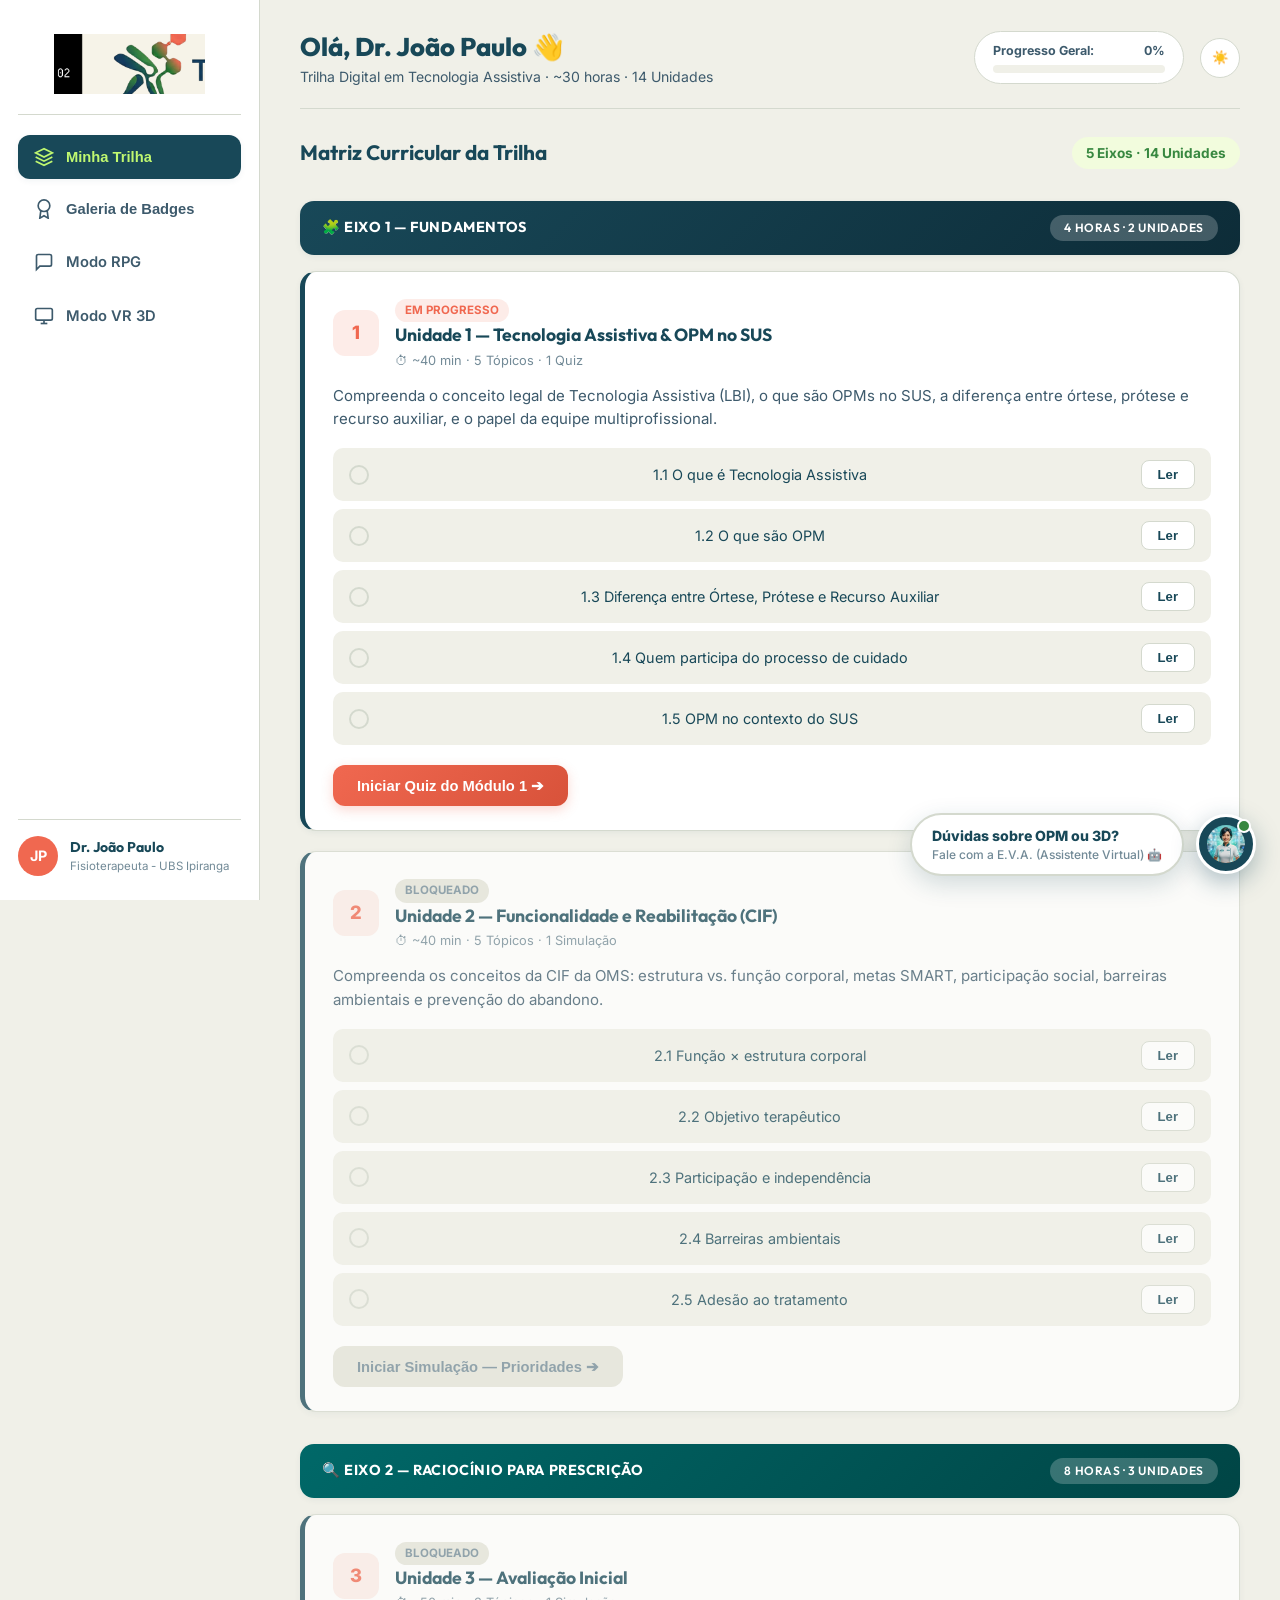
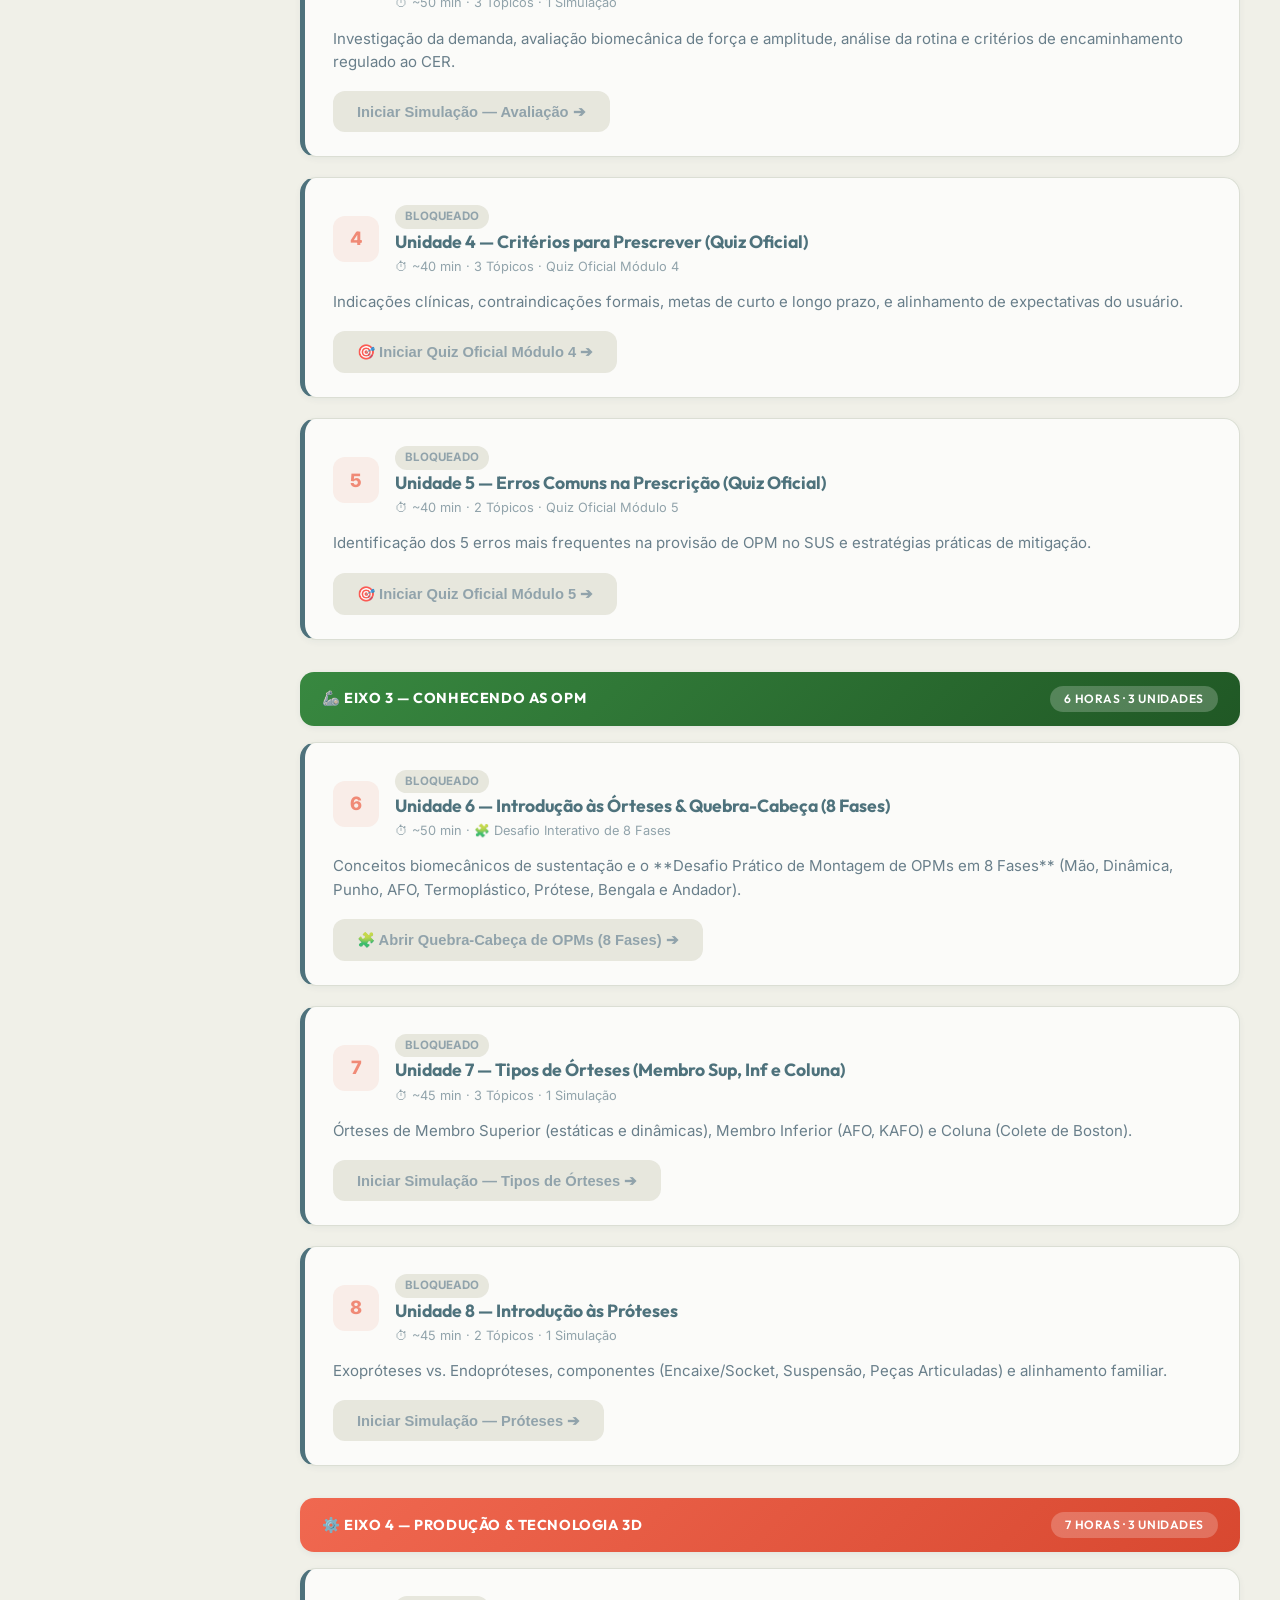
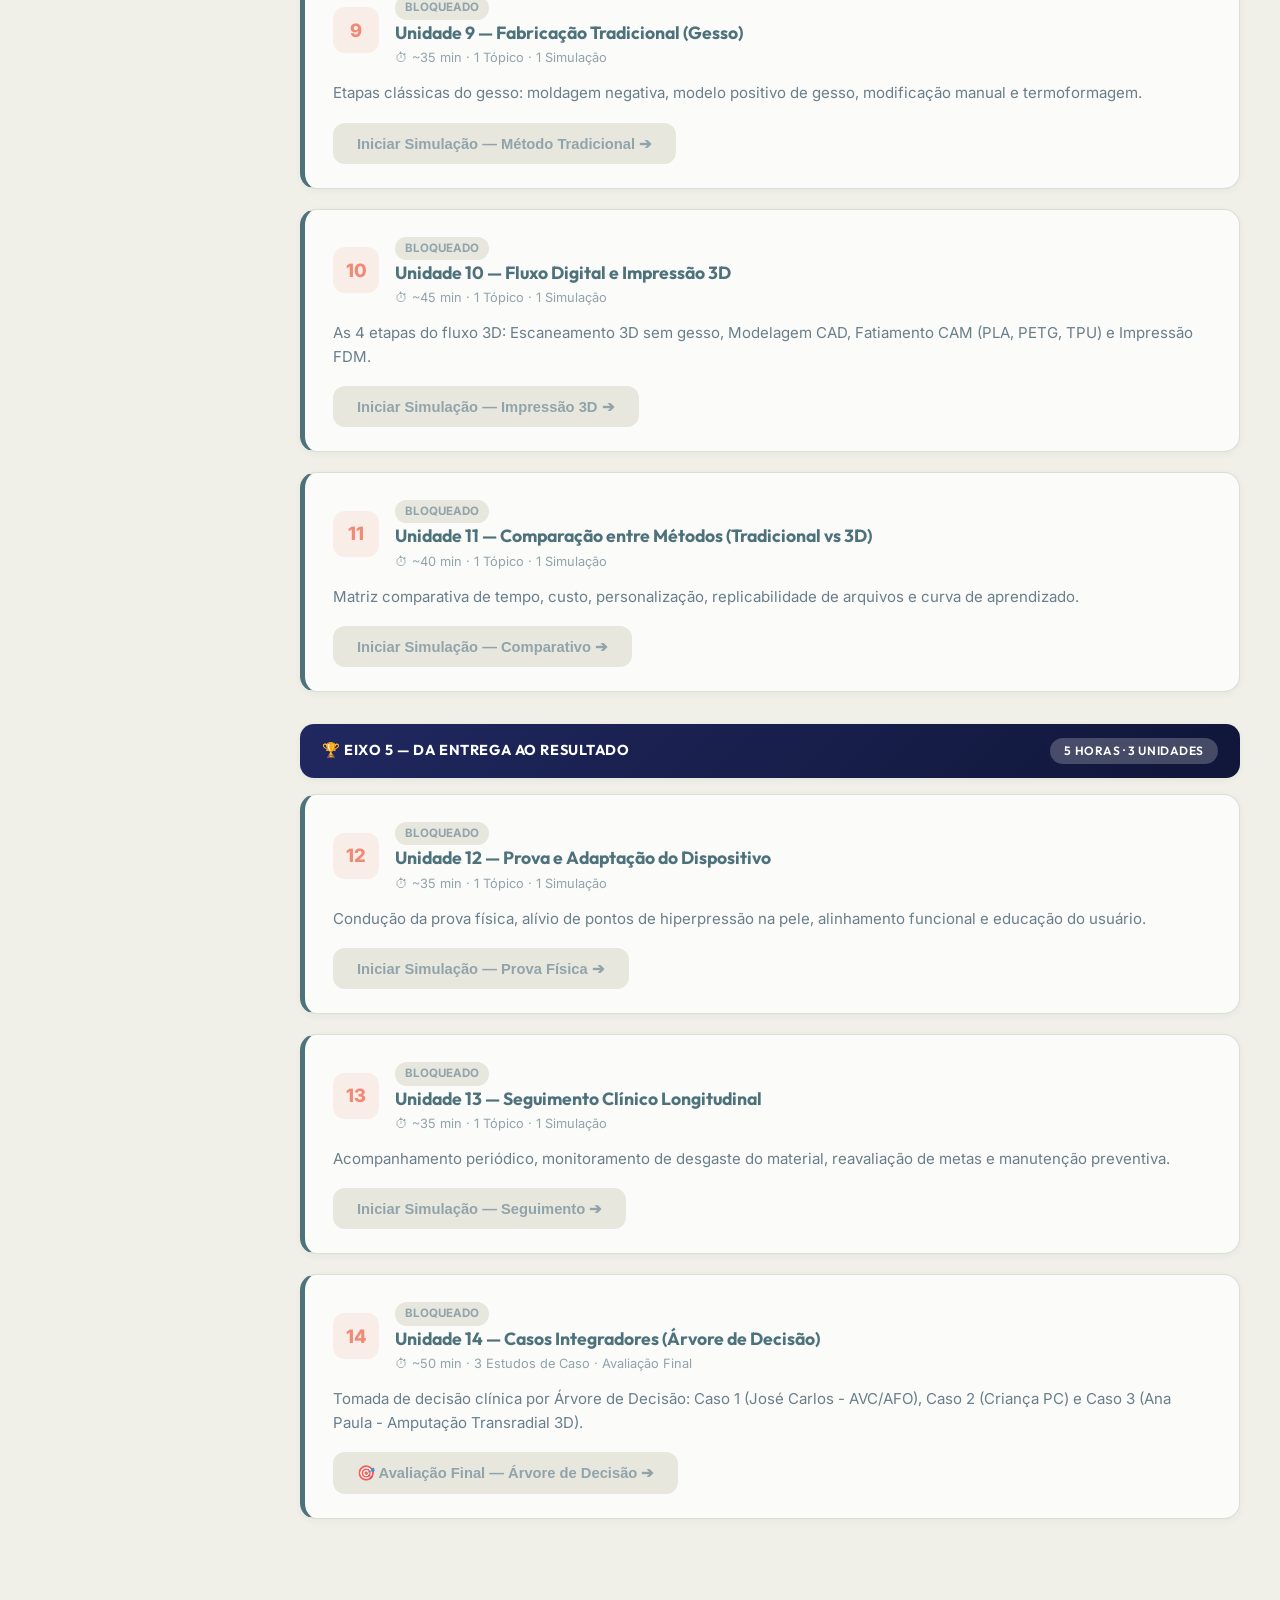
==== commit f90935ee: "feat: Revitalizacao Trilha Digital com V2, Badges, Quebra-Cabeca e assistente EVA flutuante" ====
--- a/prototipo/index.html
+++ b/prototipo/index.html
@@ -3,65 +3,63 @@
 <head>
     <meta charset="UTF-8">
     <meta name="viewport" content="width=device-width, initial-scale=1.0">
-    <title>SUSAssist - Capacitação em Órteses e Próteses</title>
+    <title>Trilha Digital em Tecnologia Assistiva — Capacitação SUS</title>
+    <meta name="description" content="Trilha Digital de capacitação em prescrição de órteses, próteses e impressão 3D para profissionais da rede SUS. 5 Eixos, 14 Unidades.">
     <!-- Google Fonts -->
     <link rel="preconnect" href="https://fonts.googleapis.com">
     <link rel="preconnect" href="https://fonts.gstatic.com" crossorigin>
     <link href="https://fonts.googleapis.com/css2?family=Inter:wght@300;400;500;600;700&family=Outfit:wght@400;500;600;700;800&display=swap" rel="stylesheet">
-    <link rel="stylesheet" href="style.css">
+    <link rel="stylesheet" href="style.css?v=20260723_v3">
 </head>
 <body>
     <div class="app-container">
-        <!-- Sidebar Principal -->
+        <!-- ============================================================ -->
+        <!-- SIDEBAR PRINCIPAL (ESQUERDA - 260px STICKY)                   -->
+        <!-- ============================================================ -->
         <aside class="app-sidebar">
-            <div class="logo-area">
-                <div class="logo-icon">
-                    <svg viewBox="0 0 24 24" fill="none" stroke="currentColor" stroke-width="3" stroke-linecap="round" stroke-linejoin="round">
-                        <line x1="12" y1="5" x2="12" y2="19"></line>
-                        <line x1="5" y1="12" x2="19" y2="12"></line>
-                    </svg>
-                </div>
-                <div class="logo-text">
-                    <h1>SUS<span>Assist</span></h1>
-                    <p>Tecnologia Assistiva</p>
-                </div>
-            </div>
-
-            <nav class="sidebar-nav">
-                <a href="#" class="nav-item active">
-                    <svg viewBox="0 0 24 24" fill="none" stroke="currentColor" stroke-width="2"><path d="M3 9l9-7 9 7v11a2 2 0 0 1-2 2H5a2 2 0 0 1-2-2z"/><polyline points="9 22 9 12 15 12 15 22"/></svg>
-                    Painel Principal
-                </a>
-                <a href="#trilha" class="nav-item">
-                    <svg viewBox="0 0 24 24" fill="none" stroke="currentColor" stroke-width="2"><polygon points="12 2 2 7 12 12 22 7 12 2"/><polyline points="2 17 12 22 22 17"/><polyline points="2 12 12 17 22 12"/></svg>
-                    Minha Trilha
-                </a>
-                <a href="#simulacoes" class="nav-item" id="nav-sim">
-                    <svg viewBox="0 0 24 24" fill="none" stroke="currentColor" stroke-width="2"><rect x="2" y="3" width="20" height="14" rx="2" ry="2"/><line x1="8" y1="21" x2="16" y2="21"/><line x1="12" y1="17" x2="12" y2="21"/></svg>
-                    Simulador Clínico
-                </a>
-                <a href="#conquistas" class="nav-item">
-                    <svg viewBox="0 0 24 24" fill="none" stroke="currentColor" stroke-width="2"><circle cx="12" cy="8" r="7"/><polyline points="8.21 13.89 7 23 12 20 17 23 15.79 13.88"/></svg>
-                    Conquistas
-                </a>
-            </nav>
+            <div>
+                <div class="sidebar-logo-box">
+                    <img src="assets/v2/logo_trilha_digital.png" alt="Trilha Digital em Tecnologia Assistiva" class="sidebar-logo-img">
+                </div>
+
+                <nav class="sidebar-nav">
+                    <button class="nav-item active" id="nav-btn-trilha">
+                        <svg viewBox="0 0 24 24" width="20" height="20" fill="none" stroke="currentColor" stroke-width="2"><polygon points="12 2 2 7 12 12 22 7 12 2"/><polyline points="2 17 12 22 22 17"/><polyline points="2 12 12 17 22 12"/></svg>
+                        Minha Trilha
+                    </button>
+                    <button class="nav-item" id="nav-btn-conquistas">
+                        <svg viewBox="0 0 24 24" width="20" height="20" fill="none" stroke="currentColor" stroke-width="2"><circle cx="12" cy="8" r="7"/><polyline points="8.21 13.89 7 23 12 20 17 23 15.79 13.88"/></svg>
+                        Galeria de Badges
+                    </button>
+                    <a href="rpg.html" class="nav-item">
+                        <svg viewBox="0 0 24 24" width="20" height="20" fill="none" stroke="currentColor" stroke-width="2"><path d="M21 15a2 2 0 0 1-2 2H7l-4 4V5a2 2 0 0 1 2-2h14a2 2 0 0 1 2 2z"/></svg>
+                        Modo RPG
+                    </a>
+                    <a href="vr.html" class="nav-item">
+                        <svg viewBox="0 0 24 24" width="20" height="20" fill="none" stroke="currentColor" stroke-width="2"><rect x="2" y="3" width="20" height="14" rx="2" ry="2"/><line x1="8" y1="21" x2="16" y2="21"/><line x1="12" y1="17" x2="12" y2="21"/></svg>
+                        Modo VR 3D
+                    </a>
+                </nav>
+            </div>
 
             <div class="user-profile-summary">
                 <div class="profile-avatar">JP</div>
                 <div class="profile-info">
-                    <h4 id="user-name">Dr. João Paulo</h4>
-                    <p id="user-role">Fisioterapeuta - UBS Ipiranga</p>
+                    <h4>Dr. João Paulo</h4>
+                    <p>Fisioterapeuta - UBS Ipiranga</p>
                 </div>
             </div>
         </aside>
 
-        <!-- Conteúdo Principal -->
+        <!-- ============================================================ -->
+        <!-- CONTEÚDO PRINCIPAL (DIREITA)                                 -->
+        <!-- ============================================================ -->
         <main class="app-main">
             <!-- Top Header -->
             <header class="main-header">
                 <div class="welcome-text">
-                    <h2>Olá, João Paulo 👋</h2>
-                    <p>Continue sua jornada de educação permanente em Órteses e Próteses no SUS.</p>
+                    <h2>Olá, Dr. João Paulo 👋</h2>
+                    <p>Trilha Digital em Tecnologia Assistiva · ~30 horas · 14 Unidades</p>
                 </div>
                 <div class="header-actions">
                     <div class="progress-container-header">
@@ -71,303 +69,403 @@
                         </div>
                     </div>
                     <button class="theme-toggle" id="theme-toggle" title="Alternar Tema">
-                        <svg class="sun" viewBox="0 0 24 24" fill="none" stroke="currentColor" stroke-width="2"><circle cx="12" cy="12" r="5"/><line x1="12" y1="1" x2="12" y2="3"/><line x1="12" y1="21" x2="12" y2="23"/><line x1="4.22" y1="4.22" x2="5.64" y2="5.64"/><line x1="18.36" y1="18.36" x2="19.78" y2="19.78"/><line x1="1" y1="12" x2="3" y2="12"/><line x1="21" y1="12" x2="23" y2="12"/><line x1="4.22" y1="19.78" x2="5.64" y2="18.36"/><line x1="18.36" y1="5.64" x2="19.78" y2="4.22"/></svg>
+                        ☀️
                     </button>
                 </div>
             </header>
 
-            <div class="dashboard-grid">
-                <!-- Seção Esquerda: Trilha de Aprendizado -->
-                <section class="learning-section" id="trilha">
-                    <div class="section-title-wrapper">
-                        <h3>Trilha de Aprendizado: Tecnologia Assistiva</h3>
-                        <span class="badge-accent">4 Módulos</span>
-                    </div>
-
-                    <div class="trilha-timeline" id="trilha-timeline">
-                        <!-- Módulo 1 (Sempre ativo no início) -->
-                        <div class="modulo-card active" id="modulo-1">
-                            <div class="modulo-header">
-                                <div class="modulo-number">
-                                    <svg viewBox="0 0 24 24" fill="none" stroke="currentColor" stroke-width="2.5" class="modulo-icon-svg">
-                                        <path d="M4 19.5A2.5 2.5 0 0 1 6.5 17H20"/>
-                                        <path d="M6.5 2H20v20H6.5A2.5 2.5 0 0 1 4 19.5v-15A2.5 2.5 0 0 1 6.5 2z"/>
-                                    </svg>
-                                </div>
-                                <div class="modulo-meta">
-                                    <div class="status-badge status-em-progresso">Em Progresso</div>
-                                    <h4>Módulo 1: Introdução à Tecnologia Assistiva e Fluxo SUS</h4>
-                                    <p class="modulo-duration">⏱ 5 min • 3 Aulas • 1 Caso Clínico</p>
-                                </div>
-                            </div>
-                            <div class="modulo-body">
-                                <p class="modulo-desc">Compreenda a diferença entre órteses e próteses, o marco legal da pessoa com deficiência e o fluxo regulatório da Atenção Básica (UBS) para os Centros de Reabilitação (CER).</p>
-                                <ul class="lesson-list">
-                                    <li class="lesson-item read" data-lesson-id="1-1">
-                                        <div class="lesson-status-icon">✓</div>
-                                        <span>Aula 1.1: O que são Órteses e Próteses (O&P)?</span>
-                                        <button class="btn-read-lesson">Ler</button>
-                                    </li>
-                                    <li class="lesson-item" data-lesson-id="1-2">
-                                        <div class="lesson-status-icon"></div>
-                                        <span>Aula 1.2: A legislação e o papel do SUS na Tecnologia Assistiva</span>
-                                        <button class="btn-read-lesson">Ler</button>
-                                    </li>
-                                    <li class="lesson-item" data-lesson-id="1-3">
-                                        <div class="lesson-status-icon"></div>
-                                        <span>Aula 1.3: Fluxo de Regulação e o CER (Centro Especializado)</span>
-                                        <button class="btn-read-lesson">Ler</button>
-                                    </li>
-                                </ul>
-                                <div class="action-footer">
-                                    <button class="btn-simulation locked" id="btn-sim-1">Iniciar Simulação Clínica 1</button>
-                                </div>
-                            </div>
-                        </div>
-
-                        <!-- Módulo 2 -->
-                        <div class="modulo-card locked" id="modulo-2">
-                            <div class="modulo-header">
-                                <div class="modulo-number">
-                                    <svg viewBox="0 0 24 24" fill="none" stroke="currentColor" stroke-width="2.5" class="modulo-icon-svg">
-                                        <circle cx="12" cy="18" r="4"/>
-                                        <path d="M8.5 7.5a2.5 2.5 0 1 1 5 0 2.5 2.5 0 0 1-5 0z"/>
-                                        <path d="M12 10v4h4"/>
-                                    </svg>
-                                </div>
-                                <div class="modulo-meta">
-                                    <div class="status-badge status-bloqueado">Bloqueado</div>
-                                    <h4>Módulo 2: Avaliação Clínica e Prescrição de Cadeiras de Rodas</h4>
-                                    <p class="modulo-duration">⏱ 8 min • 3 Aulas • 1 Caso Clínico</p>
-                                </div>
-                            </div>
-                            <div class="modulo-body">
-                                <p class="modulo-desc">Aprenda a realizar a avaliação postural detalhada, a tirar as medidas do paciente e a prescrever o modelo correto de cadeira de rodas para evitar lesões.</p>
-                                <ul class="lesson-list">
-                                    <li class="lesson-item" data-lesson-id="2-1">
-                                        <div class="lesson-status-icon"></div>
-                                        <span>Aula 2.1: Tipos de Cadeira de Rodas no SUS e Adequação Postural</span>
-                                        <button class="btn-read-lesson">Ler</button>
-                                    </li>
-                                    <li class="lesson-item" data-lesson-id="2-2">
-                                        <div class="lesson-status-icon"></div>
-                                        <span>Aula 2.2: Tomada de Medidas Antropométricas</span>
-                                        <button class="btn-read-lesson">Ler</button>
-                                    </li>
-                                    <li class="lesson-item" data-lesson-id="2-3">
-                                        <div class="lesson-status-icon"></div>
-                                        <span>Aula 2.3: Prevenção de Úlceras por Pressão (Escaras)</span>
-                                        <button class="btn-read-lesson">Ler</button>
-                                    </li>
-                                </ul>
-                                <div class="action-footer">
-                                    <button class="btn-simulation locked" id="btn-sim-2">Iniciar Simulação Clínica 2</button>
-                                </div>
-                            </div>
-                        </div>
-
-                        <!-- Módulo 3 -->
-                        <div class="modulo-card locked" id="modulo-3">
-                            <div class="modulo-header">
-                                <div class="modulo-number">
-                                    <svg viewBox="0 0 24 24" fill="none" stroke="currentColor" stroke-width="2.5" class="modulo-icon-svg">
-                                        <path d="M3 22h18"/>
-                                        <path d="M18 22V9a4 4 0 0 0-8 0v13"/>
-                                        <circle cx="14" cy="5" r="1"/>
-                                    </svg>
-                                </div>
-                                <div class="modulo-meta">
-                                    <div class="status-badge status-bloqueado">Bloqueado</div>
-                                    <h4>Módulo 3: Órteses de Membros Inferiores (AFO/KAFO)</h4>
-                                    <p class="modulo-duration">⏱ 7 min • 3 Aulas • 1 Caso Clínico</p>
-                                </div>
-                            </div>
-                            <div class="modulo-body">
-                                <p class="modulo-desc">Identifique quando indicar órteses de tornozelo-pé (AFO) e de joelho-tornozelo-pé (KAFO) para reabilitação de sequelas motoras.</p>
-                                <ul class="lesson-list">
-                                    <li class="lesson-item" data-lesson-id="3-1">
-                                        <div class="lesson-status-icon"></div>
-                                        <span>Aula 3.1: Indicações de Órtese de Tornozelo-Pé (AFO)</span>
-                                        <button class="btn-read-lesson">Ler</button>
-                                    </li>
-                                    <li class="lesson-item" data-lesson-id="3-2">
-                                        <div class="lesson-status-icon"></div>
-                                        <span>Aula 3.2: Quando indicar a Órtese Joelho-Tornozelo-Pé (KAFO)</span>
-                                        <button class="btn-read-lesson">Ler</button>
-                                    </li>
-                                    <li class="lesson-item" data-lesson-id="3-3">
-                                        <div class="lesson-status-icon"></div>
-                                        <span>Aula 3.3: Avaliação de Marcha para Adaptação de Órtese</span>
-                                        <button class="btn-read-lesson">Ler</button>
-                                    </li>
-                                </ul>
-                                <div class="action-footer">
-                                    <button class="btn-simulation locked" id="btn-sim-3">Iniciar Simulação Clínica 3</button>
-                                </div>
-                            </div>
-                        </div>
-
-                        <!-- Módulo 4 -->
-                        <div class="modulo-card locked" id="modulo-4">
-                            <div class="modulo-header">
-                                <div class="modulo-number">
-                                    <svg viewBox="0 0 24 24" fill="none" stroke="currentColor" stroke-width="2.5" class="modulo-icon-svg">
-                                        <path d="M12 22s8-4 8-10V5l-8-3-8 3v7c0 6 8 10 8 10z"/>
-                                    </svg>
-                                </div>
-                                <div class="modulo-meta">
-                                    <div class="status-badge status-bloqueado">Bloqueado</div>
-                                    <h4>Módulo 4: Adaptação, Reabilitação e Acompanhamento pós-entrega</h4>
-                                    <p class="modulo-duration">⏱ 6 min • 3 Aulas • 1 Caso Clínico</p>
-                                </div>
-                            </div>
-                            <div class="modulo-body">
-                                <p class="modulo-desc">Compreenda a importância da reabilitação multiprofissional contínua após a entrega do equipamento e o monitoramento de sua eficácia e desgaste.</p>
-                                <ul class="lesson-list">
-                                    <li class="lesson-item" data-lesson-id="4-1">
-                                        <div class="lesson-status-icon"></div>
-                                        <span>Aula 4.1: O Treino de Marcha e Uso de Próteses</span>
-                                        <button class="btn-read-lesson">Ler</button>
-                                    </li>
-                                    <li class="lesson-item" data-lesson-id="4-2">
-                                        <div class="lesson-status-icon"></div>
-                                        <span>Aula 4.2: Visita Domiciliar e Acompanhamento Multiprofissional</span>
-                                        <button class="btn-read-lesson">Ler</button>
-                                    </li>
-                                    <li class="lesson-item" data-lesson-id="4-3">
-                                        <div class="lesson-status-icon"></div>
-                                        <span>Aula 4.3: Manutenção, Reparos e Substituição no SUS</span>
-                                        <button class="btn-read-lesson">Ler</button>
-                                    </li>
-                                </ul>
-                                <div class="action-footer">
-                                    <button class="btn-simulation locked" id="btn-sim-4">Iniciar Simulação Clínica 4</button>
-                                </div>
-                            </div>
-                        </div>
-                    </div>
-                </section>
-
-                <!-- Seção Direita: Chat com a IA Eva e Conquistas -->
-                <section class="sidebar-section">
-                    <!-- Painel da Assistente Eva -->
-                    <div class="eva-assistant-panel">
-                        <div class="eva-header">
-                            <div class="eva-avatar-wrapper">
-                                <img src="assets/eva_avatar.png" alt="Eva" class="eva-img">
-                                <span class="online-indicator"></span>
-                            </div>
-                            <div class="eva-meta">
-                                <h3>E.V.A.</h3>
-                                <p>Educação em Vida Assistiva</p>
-                            </div>
-                        </div>
-                        <div class="eva-chat-container" id="chat-container">
-                            <div class="chat-message eva-msg">
-                                Olá, João Paulo! Sou a E.V.A. (Educação em Vida Assistiva), sua assistente e tutora virtual de aprendizagem em órteses e próteses.
-                                <br><br>
-                                Estou aqui para tirar suas dúvidas e apoiar suas decisões clínicas na UBS. O que gostaria de discutir hoje?
-                            </div>
-                        </div>
-                        
-                        <!-- Botões Rápidos de Pergunta -->
-                        <div class="quick-questions-wrapper">
-                            <button class="quick-question-btn" data-question="Como prescrever cadeira de rodas no SUS?">Prescrição Cadeira de Rodas</button>
-                            <button class="quick-question-btn" data-question="O que é uma órtese AFO e quando indicar?">Indicações da Órtese AFO</button>
-                            <button class="quick-question-btn" data-question="Qual o fluxo de regulação para o CER?">Fluxo UBS para CER</button>
-                        </div>
-
-                        <form class="eva-chat-input-area" id="chat-form">
-                            <input type="text" id="chat-input" placeholder="Pergunte sobre portarias, diretrizes ou O&P..." autocomplete="off">
-                            <button type="submit" class="btn-send-message">
-                                <svg viewBox="0 0 24 24" fill="none" stroke="currentColor" stroke-width="2"><line x1="22" y1="2" x2="11" y2="13"/><polygon points="22 2 15 22 11 13 2 9 22 2"/></svg>
-                            </button>
-                        </form>
-                    </div>
-
-                    <!-- Painel de Conquistas (Badges) -->
-                    <div class="achievements-panel" id="conquistas">
-                        <div class="panel-header">
-                            <h3>Minhas Conquistas</h3>
-                            <span class="badge-count" id="badge-count-text">0 / 4</span>
-                        </div>
-                        <div class="badges-grid">
-                            <div class="badge-item locked" id="badge-1">
-                                <div class="badge-icon">
-                                    <svg viewBox="0 0 24 24" fill="none" stroke="currentColor" stroke-width="2">
-                                        <path d="M14 2H6a2 2 0 0 0-2 2v16a2 2 0 0 0 2 2h12a2 2 0 0 0 2-2V8z"/><polyline points="14 2 14 8 20 8"/><line x1="16" y1="13" x2="8" y2="13"/><line x1="16" y1="17" x2="8" y2="17"/><polyline points="10 9 9 9 8 9"/>
-                                    </svg>
-                                </div>
-                                <h5>Expert do Fluxo</h5>
-                                <p>Completou o Módulo 1 e entende a regulação do SUS.</p>
-                            </div>
-                            <div class="badge-item locked" id="badge-2">
-                                <div class="badge-icon">
-                                    <svg viewBox="0 0 24 24" fill="none" stroke="currentColor" stroke-width="2">
-                                        <path d="M22 12h-4l-3 9L9 3l-3 9H2"/>
-                                    </svg>
-                                </div>
-                                <h5>Adequação Postural</h5>
-                                <p>Domina as medidas e prescrição de cadeiras de rodas.</p>
-                            </div>
-                            <div class="badge-item locked" id="badge-3">
-                                <div class="badge-icon">
-                                    <svg viewBox="0 0 24 24" fill="none" stroke="currentColor" stroke-width="2">
-                                        <polyline points="22 12 18 12 15 21 9 3 6 12 2 12"/>
-                                    </svg>
-                                </div>
-                                <h5>Foco Funcional</h5>
-                                <p>Sabe avaliar marcha e indicar órteses MMII.</p>
-                            </div>
-                            <div class="badge-item locked" id="badge-4">
-                                <div class="badge-icon">
-                                    <svg viewBox="0 0 24 24" fill="none" stroke="currentColor" stroke-width="2">
-                                        <path d="M12 22s8-4 8-10V5l-8-3-8 3v7c0 6 8 10 8 10z"/>
-                                    </svg>
-                                </div>
-                                <h5>Guardião da Autonomia</h5>
-                                <p>Domina o acompanhamento pós-entrega e reabilitação.</p>
-                            </div>
-                        </div>
-                    </div>
-                </section>
+            <!-- ============================================================ -->
+            <!-- VIEW 1: MINHA TRILHA (14 UNIDADES EM 5 EIXOS)                -->
+            <!-- ============================================================ -->
+            <div id="trilha-view" class="view-section active-view">
+                <div style="display: flex; justify-content: space-between; align-items: center; margin-bottom: 20px;">
+                    <h3 style="font-size: 1.3rem; color: var(--color-slate);">Matriz Curricular da Trilha</h3>
+                    <span style="background: var(--accent-light); color: var(--accent-dark); padding: 6px 14px; border-radius: 20px; font-weight: 700; font-size: 0.85rem;">5 Eixos · 14 Unidades</span>
+                </div>
+
+                <!-- EIXO 1: FUNDAMENTOS -->
+                <div class="eixo-header eixo-1">
+                    <span>🧩 Eixo 1 — Fundamentos</span>
+                    <span class="eixo-badge">4 horas · 2 Unidades</span>
+                </div>
+
+                <div class="modulo-card active" id="modulo-1">
+                    <div class="modulo-header">
+                        <div class="modulo-number">1</div>
+                        <div class="modulo-meta">
+                            <span class="status-badge status-em-progresso">Em Progresso</span>
+                            <h4>Unidade 1 — Tecnologia Assistiva & OPM no SUS</h4>
+                            <p class="modulo-duration">⏱ ~40 min · 5 Tópicos · 1 Quiz</p>
+                        </div>
+                    </div>
+                    <p class="modulo-desc">Compreenda o conceito legal de Tecnologia Assistiva (LBI), o que são OPMs no SUS, a diferença entre órtese, prótese e recurso auxiliar, e o papel da equipe multiprofissional.</p>
+                    <ul class="lesson-list">
+                        <li class="lesson-item" data-lesson-id="E1U1T1"><div class="lesson-status-icon"></div><span>1.1 O que é Tecnologia Assistiva</span><button class="btn-read-lesson">Ler</button></li>
+                        <li class="lesson-item" data-lesson-id="E1U1T2"><div class="lesson-status-icon"></div><span>1.2 O que são OPM</span><button class="btn-read-lesson">Ler</button></li>
+                        <li class="lesson-item" data-lesson-id="E1U1T3"><div class="lesson-status-icon"></div><span>1.3 Diferença entre Órtese, Prótese e Recurso Auxiliar</span><button class="btn-read-lesson">Ler</button></li>
+                        <li class="lesson-item" data-lesson-id="E1U1T4"><div class="lesson-status-icon"></div><span>1.4 Quem participa do processo de cuidado</span><button class="btn-read-lesson">Ler</button></li>
+                        <li class="lesson-item" data-lesson-id="E1U1T5"><div class="lesson-status-icon"></div><span>1.5 OPM no contexto do SUS</span><button class="btn-read-lesson">Ler</button></li>
+                    </ul>
+                    <button class="btn-simulation" id="btn-sim-1">Iniciar Quiz do Módulo 1 ➔</button>
+                </div>
+
+                <div class="modulo-card locked" id="modulo-2">
+                    <div class="modulo-header">
+                        <div class="modulo-number">2</div>
+                        <div class="modulo-meta">
+                            <span class="status-badge status-bloqueado">Bloqueado</span>
+                            <h4>Unidade 2 — Funcionalidade e Reabilitação (CIF)</h4>
+                            <p class="modulo-duration">⏱ ~40 min · 5 Tópicos · 1 Simulação</p>
+                        </div>
+                    </div>
+                    <p class="modulo-desc">Compreenda os conceitos da CIF da OMS: estrutura vs. função corporal, metas SMART, participação social, barreiras ambientais e prevenção do abandono.</p>
+                    <ul class="lesson-list">
+                        <li class="lesson-item" data-lesson-id="E1U2T1"><div class="lesson-status-icon"></div><span>2.1 Função × estrutura corporal</span><button class="btn-read-lesson">Ler</button></li>
+                        <li class="lesson-item" data-lesson-id="E1U2T2"><div class="lesson-status-icon"></div><span>2.2 Objetivo terapêutico</span><button class="btn-read-lesson">Ler</button></li>
+                        <li class="lesson-item" data-lesson-id="E1U2T3"><div class="lesson-status-icon"></div><span>2.3 Participação e independência</span><button class="btn-read-lesson">Ler</button></li>
+                        <li class="lesson-item" data-lesson-id="E1U2T4"><div class="lesson-status-icon"></div><span>2.4 Barreiras ambientais</span><button class="btn-read-lesson">Ler</button></li>
+                        <li class="lesson-item" data-lesson-id="E1U2T5"><div class="lesson-status-icon"></div><span>2.5 Adesão ao tratamento</span><button class="btn-read-lesson">Ler</button></li>
+                    </ul>
+                    <button class="btn-simulation locked" id="btn-sim-2">Iniciar Simulação — Prioridades ➔</button>
+                </div>
+
+                <!-- EIXO 2: RACIOCÍNIO CLÍNICO -->
+                <div class="eixo-header eixo-2">
+                    <span>🔍 Eixo 2 — Raciocínio para Prescrição</span>
+                    <span class="eixo-badge">8 horas · 3 Unidades</span>
+                </div>
+
+                <div class="modulo-card locked" id="modulo-3">
+                    <div class="modulo-header">
+                        <div class="modulo-number">3</div>
+                        <div class="modulo-meta">
+                            <span class="status-badge status-bloqueado">Bloqueado</span>
+                            <h4>Unidade 3 — Avaliação Inicial</h4>
+                            <p class="modulo-duration">⏱ ~50 min · 3 Tópicos · 1 Simulação</p>
+                        </div>
+                    </div>
+                    <p class="modulo-desc">Investigação da demanda, avaliação biomecânica de força e amplitude, análise da rotina e critérios de encaminhamento regulado ao CER.</p>
+                    <button class="btn-simulation locked" id="btn-sim-3">Iniciar Simulação — Avaliação ➔</button>
+                </div>
+
+                <div class="modulo-card locked" id="modulo-4">
+                    <div class="modulo-header">
+                        <div class="modulo-number">4</div>
+                        <div class="modulo-meta">
+                            <span class="status-badge status-bloqueado">Bloqueado</span>
+                            <h4>Unidade 4 — Critérios para Prescrever (Quiz Oficial)</h4>
+                            <p class="modulo-duration">⏱ ~40 min · 3 Tópicos · Quiz Oficial Módulo 4</p>
+                        </div>
+                    </div>
+                    <p class="modulo-desc">Indicações clínicas, contraindicações formais, metas de curto e longo prazo, e alinhamento de expectativas do usuário.</p>
+                    <button class="btn-simulation locked" id="btn-sim-4">🎯 Iniciar Quiz Oficial Módulo 4 ➔</button>
+                </div>
+
+                <div class="modulo-card locked" id="modulo-5">
+                    <div class="modulo-header">
+                        <div class="modulo-number">5</div>
+                        <div class="modulo-meta">
+                            <span class="status-badge status-bloqueado">Bloqueado</span>
+                            <h4>Unidade 5 — Erros Comuns na Prescrição (Quiz Oficial)</h4>
+                            <p class="modulo-duration">⏱ ~40 min · 2 Tópicos · Quiz Oficial Módulo 5</p>
+                        </div>
+                    </div>
+                    <p class="modulo-desc">Identificação dos 5 erros mais frequentes na provisão de OPM no SUS e estratégias práticas de mitigação.</p>
+                    <button class="btn-simulation locked" id="btn-sim-5">🎯 Iniciar Quiz Oficial Módulo 5 ➔</button>
+                </div>
+
+                <!-- EIXO 3: OPM -->
+                <div class="eixo-header eixo-3">
+                    <span>🦾 Eixo 3 — Conhecendo as OPM</span>
+                    <span class="eixo-badge">6 horas · 3 Unidades</span>
+                </div>
+
+                <div class="modulo-card locked" id="modulo-6">
+                    <div class="modulo-header">
+                        <div class="modulo-number">6</div>
+                        <div class="modulo-meta">
+                            <span class="status-badge status-bloqueado">Bloqueado</span>
+                            <h4>Unidade 6 — Introdução às Órteses & Quebra-Cabeça (8 Fases)</h4>
+                            <p class="modulo-duration">⏱ ~50 min · 🧩 Desafio Interativo de 8 Fases</p>
+                        </div>
+                    </div>
+                    <p class="modulo-desc">Conceitos biomecânicos de sustentação e o **Desafio Prático de Montagem de OPMs em 8 Fases** (Mão, Dinâmica, Punho, AFO, Termoplástico, Prótese, Bengala e Andador).</p>
+                    <button class="btn-simulation locked" id="btn-sim-6">🧩 Abrir Quebra-Cabeça de OPMs (8 Fases) ➔</button>
+                </div>
+
+                <div class="modulo-card locked" id="modulo-7">
+                    <div class="modulo-header">
+                        <div class="modulo-number">7</div>
+                        <div class="modulo-meta">
+                            <span class="status-badge status-bloqueado">Bloqueado</span>
+                            <h4>Unidade 7 — Tipos de Órteses (Membro Sup, Inf e Coluna)</h4>
+                            <p class="modulo-duration">⏱ ~45 min · 3 Tópicos · 1 Simulação</p>
+                        </div>
+                    </div>
+                    <p class="modulo-desc">Órteses de Membro Superior (estáticas e dinâmicas), Membro Inferior (AFO, KAFO) e Coluna (Colete de Boston).</p>
+                    <button class="btn-simulation locked" id="btn-sim-7">Iniciar Simulação — Tipos de Órteses ➔</button>
+                </div>
+
+                <div class="modulo-card locked" id="modulo-8">
+                    <div class="modulo-header">
+                        <div class="modulo-number">8</div>
+                        <div class="modulo-meta">
+                            <span class="status-badge status-bloqueado">Bloqueado</span>
+                            <h4>Unidade 8 — Introdução às Próteses</h4>
+                            <p class="modulo-duration">⏱ ~45 min · 2 Tópicos · 1 Simulação</p>
+                        </div>
+                    </div>
+                    <p class="modulo-desc">Exopróteses vs. Endopróteses, componentes (Encaixe/Socket, Suspensão, Peças Articuladas) e alinhamento familiar.</p>
+                    <button class="btn-simulation locked" id="btn-sim-8">Iniciar Simulação — Próteses ➔</button>
+                </div>
+
+                <!-- EIXO 4: PRODUÇÃO & 3D -->
+                <div class="eixo-header eixo-4">
+                    <span>⚙️ Eixo 4 — Produção & Tecnologia 3D</span>
+                    <span class="eixo-badge">7 horas · 3 Unidades</span>
+                </div>
+
+                <div class="modulo-card locked" id="modulo-9">
+                    <div class="modulo-header">
+                        <div class="modulo-number">9</div>
+                        <div class="modulo-meta">
+                            <span class="status-badge status-bloqueado">Bloqueado</span>
+                            <h4>Unidade 9 — Fabricação Tradicional (Gesso)</h4>
+                            <p class="modulo-duration">⏱ ~35 min · 1 Tópico · 1 Simulação</p>
+                        </div>
+                    </div>
+                    <p class="modulo-desc">Etapas clássicas do gesso: moldagem negativa, modelo positivo de gesso, modificação manual e termoformagem.</p>
+                    <button class="btn-simulation locked" id="btn-sim-9">Iniciar Simulação — Método Tradicional ➔</button>
+                </div>
+
+                <div class="modulo-card locked" id="modulo-10">
+                    <div class="modulo-header">
+                        <div class="modulo-number">10</div>
+                        <div class="modulo-meta">
+                            <span class="status-badge status-bloqueado">Bloqueado</span>
+                            <h4>Unidade 10 — Fluxo Digital e Impressão 3D</h4>
+                            <p class="modulo-duration">⏱ ~45 min · 1 Tópico · 1 Simulação</p>
+                        </div>
+                    </div>
+                    <p class="modulo-desc">As 4 etapas do fluxo 3D: Escaneamento 3D sem gesso, Modelagem CAD, Fatiamento CAM (PLA, PETG, TPU) e Impressão FDM.</p>
+                    <button class="btn-simulation locked" id="btn-sim-10">Iniciar Simulação — Impressão 3D ➔</button>
+                </div>
+
+                <div class="modulo-card locked" id="modulo-11">
+                    <div class="modulo-header">
+                        <div class="modulo-number">11</div>
+                        <div class="modulo-meta">
+                            <span class="status-badge status-bloqueado">Bloqueado</span>
+                            <h4>Unidade 11 — Comparação entre Métodos (Tradicional vs 3D)</h4>
+                            <p class="modulo-duration">⏱ ~40 min · 1 Tópico · 1 Simulação</p>
+                        </div>
+                    </div>
+                    <p class="modulo-desc">Matriz comparativa de tempo, custo, personalização, replicabilidade de arquivos e curva de aprendizado.</p>
+                    <button class="btn-simulation locked" id="btn-sim-11">Iniciar Simulação — Comparativo ➔</button>
+                </div>
+
+                <!-- EIXO 5: DA ENTREGA AO RESULTADO -->
+                <div class="eixo-header eixo-5">
+                    <span>🏆 Eixo 5 — Da Entrega ao Resultado</span>
+                    <span class="eixo-badge">5 horas · 3 Unidades</span>
+                </div>
+
+                <div class="modulo-card locked" id="modulo-12">
+                    <div class="modulo-header">
+                        <div class="modulo-number">12</div>
+                        <div class="modulo-meta">
+                            <span class="status-badge status-bloqueado">Bloqueado</span>
+                            <h4>Unidade 12 — Prova e Adaptação do Dispositivo</h4>
+                            <p class="modulo-duration">⏱ ~35 min · 1 Tópico · 1 Simulação</p>
+                        </div>
+                    </div>
+                    <p class="modulo-desc">Condução da prova física, alívio de pontos de hiperpressão na pele, alinhamento funcional e educação do usuário.</p>
+                    <button class="btn-simulation locked" id="btn-sim-12">Iniciar Simulação — Prova Física ➔</button>
+                </div>
+
+                <div class="modulo-card locked" id="modulo-13">
+                    <div class="modulo-header">
+                        <div class="modulo-number">13</div>
+                        <div class="modulo-meta">
+                            <span class="status-badge status-bloqueado">Bloqueado</span>
+                            <h4>Unidade 13 — Seguimento Clínico Longitudinal</h4>
+                            <p class="modulo-duration">⏱ ~35 min · 1 Tópico · 1 Simulação</p>
+                        </div>
+                    </div>
+                    <p class="modulo-desc">Acompanhamento periódico, monitoramento de desgaste do material, reavaliação de metas e manutenção preventiva.</p>
+                    <button class="btn-simulation locked" id="btn-sim-13">Iniciar Simulação — Seguimento ➔</button>
+                </div>
+
+                <div class="modulo-card locked" id="modulo-14">
+                    <div class="modulo-header">
+                        <div class="modulo-number">14</div>
+                        <div class="modulo-meta">
+                            <span class="status-badge status-bloqueado">Bloqueado</span>
+                            <h4>Unidade 14 — Casos Integradores (Árvore de Decisão)</h4>
+                            <p class="modulo-duration">⏱ ~50 min · 3 Estudos de Caso · Avaliação Final</p>
+                        </div>
+                    </div>
+                    <p class="modulo-desc">Tomada de decisão clínica por Árvore de Decisão: Caso 1 (José Carlos - AVC/AFO), Caso 2 (Criança PC) e Caso 3 (Ana Paula - Amputação Transradial 3D).</p>
+                    <button class="btn-simulation locked" id="btn-sim-14">🎯 Avaliação Final — Árvore de Decisão ➔</button>
+                </div>
+            </div>
+
+            <!-- ============================================================ -->
+            <!-- VIEW 2: GALERIA DE BADGES & RECOMPENSAS (PÁGINA DEDICADA)    -->
+            <!-- ============================================================ -->
+            <div id="conquistas-view" class="view-section">
+                <div style="background: var(--bg-card); padding: 24px; border-radius: 20px; border: 1.5px solid var(--border-color); margin-bottom: 24px; display: flex; align-items: center; justify-content: space-between; flex-wrap: wrap; gap: 16px; box-shadow: var(--shadow-sm);">
+                    <div>
+                        <h2 style="font-size: 1.6rem; color: var(--color-slate); font-weight: 800;">Galeria de Badges & Recompensas</h2>
+                        <p style="color: var(--text-secondary); font-size: 0.95rem; margin-top: 4px;">Acompanhe sua evolução pedagógica, acúmulo de XP e conquistas no SUS.</p>
+                    </div>
+                    <div style="background: var(--accent-light); border: 2px solid var(--accent-dark); padding: 10px 22px; border-radius: 50px; font-weight: 800; color: var(--color-slate); font-size: 1.05rem;">
+                        ⚡ <span id="user-xp-display">0</span> XP · Nível <span id="user-level-display">1</span>
+                    </div>
+                </div>
+
+                <div style="background: var(--bg-card); padding: 24px; border-radius: 20px; border: 1.5px solid var(--border-color); box-shadow: var(--shadow-sm);">
+                    <div style="display: flex; justify-content: space-between; align-items: center; margin-bottom: 24px;">
+                        <h3 style="font-size: 1.2rem; color: var(--color-slate);">Insígnias de Maestria</h3>
+                        <span id="badge-count-text" style="background: var(--primary); color: white; padding: 6px 16px; border-radius: 20px; font-weight: 700; font-size: 0.85rem;">0 / 10 Badges</span>
+                    </div>
+
+                    <div class="badges-grid">
+                        <div class="badge-item locked" id="badge-1">
+                            <div class="badge-icon">🚀</div>
+                            <h5>Pioneiro 3D</h5>
+                            <p>Módulo 1: Conceito de TA, OPM e Impressão 3D no SUS.</p>
+                        </div>
+                        <div class="badge-item locked" id="badge-2">
+                            <div class="badge-icon">🧠</div>
+                            <h5>Estrategista Clínico</h5>
+                            <p>Módulo 2: Raciocínio clínico para indicação ideal.</p>
+                        </div>
+                        <div class="badge-item locked" id="badge-3">
+                            <div class="badge-icon">📷</div>
+                            <h5>Capturador de Formas</h5>
+                            <p>Módulo 3: Escaneamento 3D e anatomia digital.</p>
+                        </div>
+                        <div class="badge-item locked" id="badge-4">
+                            <div class="badge-icon">✏️</div>
+                            <h5>Escultor Digital</h5>
+                            <p>Módulo 4: Modelagem CAD e ajustes de malha 3D.</p>
+                        </div>
+                        <div class="badge-item locked" id="badge-5">
+                            <div class="badge-icon">⚙️</div>
+                            <h5>Engenheiro de Parâmetros</h5>
+                            <p>Módulo 5: Fatiamento CAM (PLA, PETG, TPU) e fabricação.</p>
+                        </div>
+                        <div class="badge-item locked" id="badge-6">
+                            <div class="badge-icon">🤝</div>
+                            <h5>Embaixador da Adesão</h5>
+                            <p>Módulo 6: Prova física, ergonomia e adesão humanizada.</p>
+                        </div>
+                        <div class="badge-item locked" id="badge-7">
+                            <div class="badge-icon">🔮</div>
+                            <h5>Visionário da Saúde</h5>
+                            <p>Módulo 7: Seguimento clínico e IA na saúde pública.</p>
+                        </div>
+                        <div class="badge-item locked" id="badge-microlearning">
+                            <div class="badge-icon">⚡</div>
+                            <h5>Velocista Microlearning</h5>
+                            <p>Conclusão ágil e focada das aulas práticas.</p>
+                        </div>
+                        <div class="badge-item locked" id="badge-decisao">
+                            <div class="badge-icon">🎯</div>
+                            <h5>Mestre da Decisão</h5>
+                            <p>Precisão total de 1ª tentativa nos casos clínicos.</p>
+                        </div>
+                        <div class="badge-item locked" id="badge-supremo" style="border: 2px solid var(--primary);">
+                            <div class="badge-icon">🏆</div>
+                            <h5>Agente Transformador SUS</h5>
+                            <p>Badge Supremo: Conclusão integral 100% com maestria.</p>
+                        </div>
+                    </div>
+
+                    <!-- Banner Ampliado do Quadro de Recompensas -->
+                    <div style="margin-top: 36px; text-align: center;">
+                        <h4 style="font-size: 1rem; color: var(--color-slate); font-weight: 700; text-transform: uppercase; letter-spacing: 0.05em; margin-bottom: 16px;">Quadro Oficial de Recompensas & Certificação</h4>
+                        <img src="assets/v2/recompensas.png" alt="Recompensas Trilha Digital" style="width: 100%; max-width: 950px; border-radius: 16px; border: 2px solid var(--border-color); box-shadow: var(--shadow-md);">
+                    </div>
+                </div>
             </div>
         </main>
     </div>
 
-    <!-- Modais de Leitura de Aula -->
+    <!-- ============================================================ -->
+    <!-- WIDGET FLUTUANTE DA E.V.A. (MATCHING IMAGE 2 EXACTLY)        -->
+    <!-- ============================================================ -->
+    <div class="eva-floating-widget" id="eva-floating-widget">
+        <div class="eva-widget-pill" id="eva-widget-pill" title="Clique para abrir a assistente E.V.A.">
+            <span class="pill-title">Dúvidas sobre OPM ou 3D?</span>
+            <span class="pill-sub">Fale com a E.V.A. (Assistente Virtual) 🤖</span>
+        </div>
+        <button class="eva-fab-circle-btn" id="btn-eva-fab" title="Abrir Chat da E.V.A.">
+            <img src="assets/eva_avatar.png" alt="E.V.A. AI">
+            <span class="eva-online-dot"></span>
+        </button>
+    </div>
+
+    <!-- POPUP DE CHAT FLUTUANTE DA E.V.A. -->
+    <div class="eva-chat-popup" id="eva-chat-popup">
+        <div class="eva-popup-header">
+            <div class="eva-info">
+                <img src="assets/eva_avatar.png" alt="E.V.A." style="width: 32px; height: 32px; border-radius: 50%; object-fit: cover;">
+                <div>
+                    <h4>E.V.A. Assistente</h4>
+                    <p>Educação em Vida Assistiva</p>
+                </div>
+            </div>
+            <button class="btn-close-eva-popup" id="btn-close-eva-popup">×</button>
+        </div>
+        
+        <div id="chat-container" style="flex: 1; padding: 14px; overflow-y: auto; display: flex; flex-direction: column; gap: 10px; font-size: 0.88rem;">
+            <div class="chat-message eva-msg">
+                Olá, Dr. João Paulo! Sou a E.V.A. Como posso ajudar em sua capacitação na Trilha Digital hoje? 🚀
+            </div>
+        </div>
+
+        <div style="padding: 8px 12px; display: flex; gap: 6px; overflow-x: auto; background: var(--bg-secondary);">
+            <button class="quick-question-btn" data-question="O que é uma órtese AFO?" style="font-size: 0.72rem; padding: 4px 8px; border-radius: 6px; border: 1px solid var(--border-color); background: white; cursor: pointer; white-space: nowrap;">Indicações da AFO</button>
+            <button class="quick-question-btn" data-question="Como funciona a impressão 3D?" style="font-size: 0.72rem; padding: 4px 8px; border-radius: 6px; border: 1px solid var(--border-color); background: white; cursor: pointer; white-space: nowrap;">Impressão 3D</button>
+            <button class="quick-question-btn" data-question="Qual o fluxo no SUS?" style="font-size: 0.72rem; padding: 4px 8px; border-radius: 6px; border: 1px solid var(--border-color); background: white; cursor: pointer; white-space: nowrap;">Fluxo UBS → CER</button>
+        </div>
+
+        <form id="chat-form" style="padding: 10px; display: flex; gap: 8px; border-top: 1px solid var(--border-color);">
+            <input type="text" id="chat-input" placeholder="Pergunte sobre OPM, 3D, SUS..." autocomplete="off" style="flex: 1; padding: 8px 12px; border-radius: 20px; border: 1px solid var(--border-color); font-size: 0.85rem;">
+            <button type="submit" style="background: var(--primary); color: white; border: none; border-radius: 50%; width: 36px; height: 36px; cursor: pointer; display: flex; align-items: center; justify-content: center; font-weight: 700;">
+                ➔
+            </button>
+        </form>
+    </div>
+
+    <!-- ============================================================ -->
+    <!-- MODAIS DE AULA, SIMULAÇÃO E QUEBRA-CABEÇA                   -->
+    <!-- ============================================================ -->
     <div class="modal-overlay" id="lesson-modal">
         <div class="modal-card">
             <header class="modal-header-nav">
                 <h3 id="lesson-modal-title">Título da Aula</h3>
                 <button class="btn-close-modal" id="btn-close-lesson">×</button>
             </header>
-            <div class="modal-body-content" id="lesson-modal-content">
-                <!-- Conteúdo dinâmico da aula -->
-            </div>
+            <div class="modal-body-content" id="lesson-modal-content"></div>
             <footer class="modal-footer">
                 <button class="btn-primary" id="btn-finish-lesson">Marcar como Concluída</button>
             </footer>
         </div>
     </div>
 
-    <!-- Modais de Simulação Clínica (Quiz de Caso Clínico) -->
     <div class="modal-overlay" id="simulation-modal">
         <div class="modal-card sim-card">
             <header class="modal-header-nav sim-header">
-                <h3>Simulação Clínica Interativa</h3>
+                <h3 id="sim-title">Simulação Clínica Interativa</h3>
                 <button class="btn-close-modal" id="btn-close-sim">×</button>
             </header>
             <div class="modal-body-content">
-                <div class="sim-case-description" id="sim-case-text">
-                    <!-- Descrição dinâmica do caso do paciente -->
-                </div>
-                <div class="sim-options-list" id="sim-options">
-                    <!-- Opções dinâmicas de múltipla escolha -->
-                </div>
-                <div class="sim-feedback-panel" id="sim-feedback" style="display: none;">
-                    <!-- Feedback de erro ou sucesso -->
-                </div>
+                <div class="sim-case-description" id="sim-case-text"></div>
+                <div class="sim-options-list" id="sim-options"></div>
+                <div class="sim-feedback-panel" id="sim-feedback" style="display: none;"></div>
             </div>
             <footer class="modal-footer">
                 <button class="btn-primary" id="btn-submit-sim">Confirmar Decisão Clínica</button>
@@ -376,7 +474,25 @@
         </div>
     </div>
 
-    <!-- Script Principal -->
-    <script src="app.js"></script>
+    <div class="modal-overlay" id="puzzle-modal">
+        <div class="modal-card puzzle-card" style="max-width: 750px;">
+            <header class="modal-header-nav" style="background: linear-gradient(135deg, var(--color-slate), var(--color-cyan)); color: white;">
+                <h3>🧩 Quebra-Cabeça de Órteses & Próteses — Fase <span id="puzzle-phase-num">1</span>/8</h3>
+                <button class="btn-close-modal" id="btn-close-puzzle">×</button>
+            </header>
+            <div class="modal-body-content" style="padding: 24px;">
+                <div id="puzzle-question-text" class="sim-case-description" style="font-size: 1rem; background: var(--bg-secondary); border-left-color: var(--primary);"></div>
+                <div id="puzzle-options-list" class="sim-options-list"></div>
+                <div id="puzzle-assembly-area" style="display: none; margin-top: 20px; text-align: center; background: var(--accent-light); padding: 20px; border-radius: 14px; border: 2px dashed var(--accent-dark);">
+                    <div style="font-size: 2.8rem;" id="puzzle-assembly-icon">🧩</div>
+                    <h4 style="color: var(--color-slate); margin-top: 10px;" id="puzzle-assembly-title">Peça Montada com Sucesso!</h4>
+                    <p id="puzzle-assembly-desc" style="color: var(--text-secondary); font-size: 0.92rem; margin-top: 6px;"></p>
+                    <button class="btn-primary" id="btn-next-puzzle-phase" style="margin-top: 15px; background-color: var(--color-forest);">Próxima Fase do Quebra-Cabeça ➔</button>
+                </div>
+            </div>
+        </div>
+    </div>
+
+    <script src="app.js?v=20260723_v3"></script>
 </body>
-</html>
+</html>
--- a/prototipo/style.css
+++ b/prototipo/style.css
@@ -1,84 +1,60 @@
-/* SUSAssist - Estilos Globais e Design System */
+/* Trilha Digital em Tecnologia Assistiva — Design System & Layout */
 
 :root {
-    /* Modo Claro (Default) */
-    --bg-primary: #f8fafc;
-    --bg-secondary: #f1f5f9;
-    --bg-card: #ffffff;
-    --bg-card-hover: #f8fafc;
-    --text-primary: #0f172a;
-    --text-secondary: #475569;
-    --text-muted: #94a3b8;
+    --bg-primary: #F0F0E8;
+    --bg-secondary: #E4E4DA;
+    --bg-card: #FFFFFF;
+    --text-primary: #184858;
+    --text-secondary: #3D5A6C;
+    --text-muted: #728A97;
     
-    --primary: #004f9f;
-    --primary-hover: #003a75;
-    --primary-light: #e6f0fa;
+    --primary: #F06850; /* Coral Orange */
+    --primary-hover: #D8523A;
+    --primary-light: #FDECE8;
     
-    --accent: #00a599;
-    --accent-hover: #00847a;
-    --accent-light: #e6f6f5;
+    --accent: #C0F870; /* Volt Green */
+    --accent-dark: #388840; /* Forest Green */
+    --accent-light: #F2FCDD;
     
-    --success: #10b981;
-    --success-light: #d1fae5;
+    --color-slate: #184858;
+    --color-forest: #388840;
+    --color-cyan: #006868;
+    --color-navy: #202860;
+    --color-coral: #F06850;
+    --color-lime: #C0F870;
     
-    --warning: #f59e0b;
-    --warning-light: #fef3c7;
+    --success: #388840;
+    --success-light: #E2F5E4;
+    --warning: #F5A623;
+    --danger: #E53935;
+    --danger-light: #FFEBEE;
     
-    --danger: #ef4444;
-    --danger-light: #fee2e2;
-    
-    --border-color: #e2e8f0;
-    --shadow-sm: 0 1px 3px rgba(0, 0, 0, 0.05);
-    --shadow-md: 0 4px 6px -1px rgba(0, 0, 0, 0.05), 0 2px 4px -1px rgba(0, 0, 0, 0.03);
-    --shadow-lg: 0 10px 15px -3px rgba(0, 0, 0, 0.05), 0 4px 6px -2px rgba(0, 0, 0, 0.03);
-    --shadow-glowing: 0 10px 25px -5px rgba(0, 79, 159, 0.15);
+    --border-color: #D4D9CE;
+    --shadow-sm: 0 2px 6px rgba(24, 72, 88, 0.06);
+    --shadow-md: 0 4px 14px rgba(24, 72, 88, 0.1);
+    --shadow-lg: 0 10px 30px rgba(24, 72, 88, 0.16);
     
     --radius-sm: 8px;
     --radius-md: 12px;
-    --radius-lg: 16px;
-    --radius-xl: 24px;
-    
-    --transition-fast: 0.2s cubic-bezier(0.4, 0, 0.2, 1);
-    --transition-normal: 0.3s cubic-bezier(0.4, 0, 0.2, 1);
-    
+    --radius-lg: 18px;
     --font-heading: 'Outfit', sans-serif;
     --font-body: 'Inter', sans-serif;
 }
 
-/* Modo Escuro */
 body.dark-mode {
-    --bg-primary: #0b0f19;
-    --bg-secondary: #121826;
-    --bg-card: #182235;
-    --bg-card-hover: #1e293b;
-    --text-primary: #f8fafc;
-    --text-secondary: #94a3b8;
-    --text-muted: #64748b;
-    
-    --primary: #3b9eff;
-    --primary-hover: #0070e0;
-    --primary-light: #0a2540;
-    
-    --accent: #2dd4bf;
-    --accent-hover: #0d9488;
-    --accent-light: #115e59;
-    
-    --success: #34d399;
-    --success-light: #064e3b;
-    
-    --border-color: #2e3c54;
-    --shadow-sm: 0 1px 3px rgba(0, 0, 0, 0.2);
-    --shadow-md: 0 4px 6px -1px rgba(0, 0, 0, 0.15), 0 2px 4px -1px rgba(0, 0, 0, 0.1);
-    --shadow-lg: 0 10px 15px -3px rgba(0, 0, 0, 0.2), 0 4px 6px -2px rgba(0, 0, 0, 0.15);
-    --shadow-glowing: 0 10px 25px -5px rgba(59, 158, 255, 0.25);
-}
-
-/* Reset e Configurações Globais */
+    --bg-primary: #0F1D24;
+    --bg-secondary: #162832;
+    --bg-card: #1D3340;
+    --text-primary: #F0F0E8;
+    --text-secondary: #B0C4DE;
+    --text-muted: #728A97;
+    --border-color: #2D4857;
+}
+
 * {
     margin: 0;
     padding: 0;
     box-sizing: border-box;
-    scroll-behavior: smooth;
 }
 
 body {
@@ -86,74 +62,51 @@
     background-color: var(--bg-primary);
     color: var(--text-primary);
     line-height: 1.5;
-    transition: background-color var(--transition-normal), color var(--transition-normal);
     overflow-x: hidden;
 }
 
 h1, h2, h3, h4, h5, h6 {
     font-family: var(--font-heading);
-    font-weight: 600;
-}
-
-/* Container do App */
+    font-weight: 700;
+}
+
+/* Layout Principal Grid sem Sobreposição */
 .app-container {
     display: grid;
     grid-template-columns: 260px 1fr;
     min-height: 100vh;
-}
-
-/* Sidebar Estilo Glassmorphism */
+    width: 100%;
+}
+
+/* Sidebar Esquerda */
 .app-sidebar {
     background-color: var(--bg-card);
     border-right: 1px solid var(--border-color);
-    padding: 24px;
+    padding: 24px 18px;
     display: flex;
     flex-direction: column;
     justify-content: space-between;
-    transition: background-color var(--transition-normal), border-color var(--transition-normal);
-}
-
-.logo-area {
-    display: flex;
-    align-items: center;
-    gap: 12px;
-    margin-bottom: 40px;
-}
-
-.logo-icon {
-    width: 42px;
-    height: 42px;
-    background: linear-gradient(135deg, var(--primary), var(--accent));
-    color: white;
-    border-radius: var(--radius-md);
-    display: flex;
-    align-items: center;
-    justify-content: center;
-    box-shadow: var(--shadow-glowing);
-}
-
-.logo-icon svg {
-    width: 24px;
-    height: 24px;
-}
-
-.logo-text h1 {
-    font-size: 1.35rem;
-    font-weight: 800;
-    color: var(--text-primary);
-    line-height: 1.1;
-}
-
-.logo-text h1 span {
-    color: var(--accent);
-}
-
-.logo-text p {
-    font-size: 0.75rem;
-    color: var(--text-muted);
-    font-weight: 500;
-    text-transform: uppercase;
-    letter-spacing: 1px;
+    position: sticky;
+    top: 0;
+    height: 100vh;
+    z-index: 100;
+}
+
+.sidebar-logo-box {
+    padding: 10px 0 20px 0;
+    margin-bottom: 20px;
+    border-bottom: 1px solid var(--border-color);
+    text-align: center;
+}
+
+.sidebar-logo-img {
+    max-width: 190px;
+    max-height: 60px;
+    width: auto;
+    height: auto;
+    display: block;
+    margin: 0 auto;
+    object-fit: contain;
 }
 
 .sidebar-nav {
@@ -170,63 +123,51 @@
     padding: 12px 16px;
     color: var(--text-secondary);
     text-decoration: none;
-    font-weight: 500;
-    font-size: 0.95rem;
+    font-weight: 600;
+    font-size: 0.92rem;
     border-radius: var(--radius-md);
-    transition: var(--transition-fast);
-}
-
-.nav-item svg {
-    width: 18px;
-    height: 18px;
-    transition: transform var(--transition-fast);
+    transition: all 0.2s ease;
+    cursor: pointer;
+    border: none;
+    background: transparent;
+    width: 100%;
+    text-align: left;
 }
 
 .nav-item:hover {
-    background-color: var(--bg-secondary);
-    color: var(--text-primary);
-}
-
-.nav-item:hover svg {
-    transform: translateX(2px);
+    background-color: var(--bg-primary);
+    color: var(--primary);
 }
 
 .nav-item.active {
-    background-color: var(--primary-light);
-    color: var(--primary);
-    font-weight: 600;
-}
-
-body.dark-mode .nav-item.active {
-    color: #a5b4fc;
+    background-color: var(--color-slate);
+    color: var(--color-lime);
+    box-shadow: var(--shadow-sm);
 }
 
 .user-profile-summary {
     display: flex;
     align-items: center;
     gap: 12px;
-    padding: 16px;
-    background-color: var(--bg-secondary);
-    border-radius: var(--radius-md);
-    margin-top: auto;
+    padding-top: 16px;
+    border-top: 1px solid var(--border-color);
 }
 
 .profile-avatar {
-    width: 38px;
-    height: 38px;
+    width: 40px;
+    height: 40px;
     border-radius: 50%;
-    background-color: var(--primary);
-    color: white;
-    font-family: var(--font-heading);
-    font-weight: 700;
+    background: var(--primary);
+    color: white;
     display: flex;
     align-items: center;
     justify-content: center;
+    font-weight: 700;
     font-size: 0.9rem;
 }
 
 .profile-info h4 {
-    font-size: 0.85rem;
+    font-size: 0.88rem;
     color: var(--text-primary);
 }
 
@@ -235,58 +176,62 @@
     color: var(--text-muted);
 }
 
-/* Área Principal */
+/* Área Principal Conteúdo - Aproveitando 100% da tela */
 .app-main {
-    padding: 32px 40px;
-    display: flex;
-    flex-direction: column;
-    gap: 32px;
-    overflow-y: auto;
-    max-height: 100vh;
-}
-
-/* Header */
+    padding: 28px 40px 80px 40px;
+    width: 100%;
+    max-width: 100%;
+}
+
 .main-header {
     display: flex;
+    align-items: center;
     justify-content: space-between;
-    align-items: center;
-    gap: 20px;
+    margin-bottom: 28px;
+    padding-bottom: 20px;
+    border-bottom: 1px solid var(--border-color);
+    flex-wrap: wrap;
+    gap: 16px;
+    width: 100%;
 }
 
 .welcome-text h2 {
-    font-size: 1.8rem;
-    font-weight: 700;
-    color: var(--text-primary);
+    font-size: 1.6rem;
+    color: var(--color-slate);
+    font-weight: 800;
+}
+
+.welcome-text p {
+    font-size: 0.88rem;
+    color: var(--text-secondary);
+}
+
+.header-actions {
+    display: flex;
+    align-items: center;
+    gap: 16px;
+}
+
+.progress-container-header {
+    background: var(--bg-card);
+    padding: 10px 18px;
+    border-radius: 50px;
+    border: 1px solid var(--border-color);
+    min-width: 210px;
+}
+
+.progress-text {
+    font-size: 0.78rem;
+    font-weight: 700;
+    color: var(--text-secondary);
     margin-bottom: 4px;
-}
-
-.welcome-text p {
-    color: var(--text-secondary);
-    font-size: 0.95rem;
-}
-
-.header-actions {
-    display: flex;
-    align-items: center;
-    gap: 20px;
-}
-
-.progress-container-header {
-    width: 200px;
-}
-
-.progress-text {
-    font-size: 0.8rem;
-    font-weight: 600;
-    color: var(--text-secondary);
-    margin-bottom: 6px;
     display: flex;
     justify-content: space-between;
 }
 
 .progress-bar-bg {
     height: 8px;
-    background-color: var(--border-color);
+    background: var(--bg-primary);
     border-radius: 4px;
     overflow: hidden;
 }
@@ -294,718 +239,274 @@
 .progress-bar-fill {
     height: 100%;
     background: linear-gradient(90deg, var(--primary), var(--accent));
-    width: 0%;
-    transition: width var(--transition-normal);
+    border-radius: 4px;
+    transition: width 0.4s ease;
 }
 
 .theme-toggle {
+    background: var(--bg-card);
+    border: 1px solid var(--border-color);
+    color: var(--text-primary);
     width: 40px;
     height: 40px;
     border-radius: 50%;
-    background-color: var(--bg-card);
-    border: 1px solid var(--border-color);
-    color: var(--text-primary);
-    cursor: pointer;
     display: flex;
     align-items: center;
     justify-content: center;
-    transition: var(--transition-fast);
-}
-
-.theme-toggle:hover {
-    background-color: var(--bg-secondary);
-    transform: rotate(15deg);
-}
-
-.theme-toggle svg {
-    width: 20px;
-    height: 20px;
-}
-
-/* Grid Geral */
-.dashboard-grid {
-    display: grid;
-    grid-template-columns: 1.3fr 1fr;
-    gap: 32px;
-    align-items: start;
-}
-
-.section-title-wrapper {
-    display: flex;
-    align-items: center;
-    gap: 12px;
-    margin-bottom: 24px;
-}
-
-.section-title-wrapper h3 {
-    font-size: 1.25rem;
-    color: var(--text-primary);
-}
-
-.badge-accent {
-    background-color: var(--primary-light);
-    color: var(--primary);
+    cursor: pointer;
+}
+
+/* Views Management */
+.view-section {
+    display: none;
+    width: 100%;
+}
+
+.view-section.active-view {
+    display: block;
+}
+
+/* Eixos & Cards */
+.eixo-header {
+    display: flex;
+    align-items: center;
+    justify-content: space-between;
+    padding: 14px 22px;
+    border-radius: 14px;
+    margin: 32px 0 16px 0;
+    font-family: var(--font-heading);
+    font-weight: 700;
+    font-size: 0.9rem;
+    letter-spacing: 0.04em;
+    text-transform: uppercase;
+    color: #fff;
+    box-shadow: var(--shadow-sm);
+    width: 100%;
+}
+
+.eixo-header .eixo-badge {
+    padding: 4px 14px;
+    border-radius: 20px;
+    background: rgba(255,255,255,0.22);
     font-size: 0.75rem;
     font-weight: 600;
-    padding: 4px 10px;
-    border-radius: 20px;
-}
-
-body.dark-mode .badge-accent {
-    color: #a5b4fc;
-}
-
-/* Timeline e Cards dos Módulos */
-/* Timeline e Cards dos Módulos (Estilo MEC Idiomas) */
-.trilha-timeline {
-    position: relative;
-    padding-left: 0px;
-    margin-top: 32px;
-}
-
-.trilha-timeline::before {
-    content: '';
-    position: absolute;
-    left: 24px; /* Centro da bola de 52px */
-    top: 0;
-    bottom: 24px;
-    width: 4px;
-    background-color: var(--border-color);
-    z-index: 1;
-}
+}
+
+.eixo-1 { background: linear-gradient(135deg, #184858, #0D2C38); }
+.eixo-2 { background: linear-gradient(135deg, #006868, #004545); }
+.eixo-3 { background: linear-gradient(135deg, #388840, #205825); }
+.eixo-4 { background: linear-gradient(135deg, #F06850, #D84830); }
+.eixo-5 { background: linear-gradient(135deg, #202860, #101638); }
 
 .modulo-card {
-    background-color: var(--bg-card);
+    background: var(--bg-card);
     border: 1px solid var(--border-color);
-    border-radius: var(--radius-lg);
-    padding: 24px 24px 24px 32px;
-    margin-bottom: 36px;
-    margin-left: 78px; /* Espaço para o nó da timeline */
-    position: relative;
-    transition: transform var(--transition-normal), box-shadow var(--transition-normal), border-color var(--transition-normal);
-}
-
-/* Estados do Card */
-.modulo-card.active {
-    border-color: var(--primary);
+    border-left: 5px solid var(--color-slate);
+    border-radius: 16px;
+    padding: 24px 28px;
+    margin-bottom: 20px;
+    box-shadow: var(--shadow-sm);
+    transition: transform 0.2s ease, box-shadow 0.2s ease;
+    width: 100%;
+}
+
+.modulo-card:hover {
+    transform: translateY(-2px);
     box-shadow: var(--shadow-md);
 }
 
-.modulo-card.completed {
-    border-color: var(--success);
-    box-shadow: var(--shadow-sm);
-}
-
 .modulo-card.locked {
-    opacity: 0.55;
-    pointer-events: none;
-}
-
-.modulo-card.locked .btn-simulation, 
-.modulo-card.locked .btn-read-lesson {
-    background-color: var(--bg-secondary) !important;
-    color: var(--text-muted) !important;
-    border-color: var(--border-color) !important;
-    cursor: not-allowed;
+    opacity: 0.75;
 }
 
 .modulo-header {
     display: flex;
+    align-items: center;
     gap: 16px;
-    align-items: flex-start;
-    margin-bottom: 16px;
-    cursor: pointer;
-}
-
-/* Círculo do Módulo na Timeline (Nó de Aprendizado) */
+    margin-bottom: 14px;
+}
+
 .modulo-number {
-    position: absolute;
-    left: -78px; /* Alinhado sobre a linha */
-    top: 20px;
-    width: 52px;
-    height: 52px;
-    background-color: var(--bg-card);
-    border: 3px solid var(--border-color);
+    width: 46px;
+    height: 46px;
+    border-radius: 12px;
+    background: var(--primary-light);
+    color: var(--primary);
+    display: flex;
+    align-items: center;
+    justify-content: center;
+    font-weight: 800;
+    font-size: 1.15rem;
+    flex-shrink: 0;
+}
+
+.modulo-meta h4 {
+    font-size: 1.1rem;
+    color: var(--color-slate);
+    margin-bottom: 2px;
+}
+
+.modulo-duration {
+    font-size: 0.8rem;
     color: var(--text-muted);
-    border-radius: 50%;
-    display: flex;
-    align-items: center;
-    justify-content: center;
-    z-index: 10;
-    transition: all var(--transition-normal);
-    box-shadow: var(--shadow-sm);
-}
-
-.modulo-icon-svg {
-    width: 24px;
-    height: 24px;
-    stroke: currentColor;
-    transition: transform var(--transition-fast);
-}
-
-/* Estados do Círculo do Módulo */
-.modulo-card.active .modulo-number {
-    border-color: var(--primary);
-    background-color: var(--bg-card);
-    color: var(--primary);
-    box-shadow: var(--shadow-glowing), 0 0 0 4px var(--primary-light);
-    transform: scale(1.05);
-}
-
-.modulo-card.active .modulo-icon-svg {
-    transform: scale(1.1);
-}
-
-.modulo-card.completed .modulo-number {
-    border-color: var(--success);
-    background-color: var(--success-light);
-    color: var(--success);
-    box-shadow: 0 0 0 4px rgba(16, 185, 129, 0.15);
-}
-
-.modulo-meta {
-    flex-grow: 1;
 }
 
 .status-badge {
     display: inline-block;
-    font-size: 0.68rem;
+    padding: 3px 10px;
+    border-radius: 20px;
+    font-size: 0.72rem;
     font-weight: 700;
     text-transform: uppercase;
-    letter-spacing: 0.5px;
-    padding: 3px 8px;
-    border-radius: 4px;
-    margin-bottom: 6px;
-}
-
-.status-em-progresso {
-    background-color: var(--warning-light);
-    color: var(--warning);
-}
-
-.status-bloqueado {
-    background-color: var(--bg-secondary);
-    color: var(--text-muted);
-}
-
-.status-concluido {
-    background-color: var(--success-light);
-    color: var(--success);
-}
-
-.modulo-meta h4 {
-    font-size: 1.1rem;
-    font-weight: 700;
-    color: var(--text-primary);
-    margin-bottom: 2px;
-}
-
-.modulo-duration {
-    font-size: 0.78rem;
-    color: var(--text-muted);
-    font-weight: 500;
-}
+}
+
+.status-em-progresso { background: var(--primary-light); color: var(--primary); }
+.status-bloqueado { background: var(--bg-secondary); color: var(--text-muted); }
+.status-concluido { background: var(--success-light); color: var(--success); }
 
 .modulo-desc {
-    font-size: 0.9rem;
+    font-size: 0.94rem;
     color: var(--text-secondary);
-    margin-bottom: 20px;
-}
-
-/* Aulas do Módulo */
+    margin-bottom: 18px;
+    line-height: 1.55;
+}
+
 .lesson-list {
     list-style: none;
     display: flex;
     flex-direction: column;
-    gap: 10px;
-    margin-bottom: 24px;
+    gap: 8px;
+    margin-bottom: 20px;
 }
 
 .lesson-item {
     display: flex;
     align-items: center;
-    gap: 12px;
-    padding: 10px 16px;
-    background-color: var(--bg-secondary);
-    border-radius: var(--radius-md);
-    transition: var(--transition-fast);
-    border: 1px solid transparent;
-}
-
-.lesson-item:hover {
-    border-color: var(--border-color);
+    justify-content: space-between;
+    padding: 12px 16px;
+    background: var(--bg-primary);
+    border-radius: 10px;
+    font-size: 0.9rem;
+}
+
+.lesson-item.completed {
+    background: var(--success-light);
+    color: var(--success);
 }
 
 .lesson-status-icon {
     width: 20px;
     height: 20px;
     border-radius: 50%;
-    border: 2px solid var(--text-muted);
-    display: flex;
+    border: 2px solid var(--border-color);
+    display: inline-flex;
     align-items: center;
     justify-content: center;
-    font-size: 0.7rem;
-    font-weight: 700;
-    color: transparent;
-}
-
-.lesson-item.read .lesson-status-icon {
-    background-color: var(--success);
+    margin-right: 10px;
+    font-size: 0.75rem;
+    font-weight: 700;
+}
+
+.lesson-item.completed .lesson-status-icon {
     border-color: var(--success);
-    color: white;
-}
-
-.lesson-item span {
-    font-size: 0.85rem;
-    font-weight: 500;
-    color: var(--text-primary);
-    flex-grow: 1;
+    background: var(--success);
+    color: white;
 }
 
 .btn-read-lesson {
-    background-color: var(--bg-card);
+    background: var(--bg-card);
     border: 1px solid var(--border-color);
-    color: var(--text-primary);
-    padding: 6px 12px;
-    font-size: 0.78rem;
+    color: var(--color-slate);
+    padding: 6px 16px;
+    border-radius: 8px;
+    font-size: 0.82rem;
     font-weight: 600;
-    border-radius: var(--radius-sm);
-    cursor: pointer;
-    transition: var(--transition-fast);
+    cursor: pointer;
 }
 
 .btn-read-lesson:hover {
-    background-color: var(--primary);
+    background: var(--primary);
     color: white;
     border-color: var(--primary);
-}
-
-.lesson-item.read .btn-read-lesson {
-    background-color: var(--success-light);
-    color: var(--success);
-    border-color: transparent;
-}
-
-.action-footer {
-    display: flex;
-    justify-content: flex-end;
 }
 
 .btn-simulation {
     background: linear-gradient(135deg, var(--primary), var(--primary-hover));
     color: white;
     border: none;
-    padding: 12px 20px;
-    border-radius: var(--radius-md);
-    font-size: 0.88rem;
-    font-weight: 600;
-    cursor: pointer;
-    transition: var(--transition-fast);
-    box-shadow: var(--shadow-sm);
-}
-
-.btn-simulation:hover:not(.locked) {
-    transform: translateY(-2px);
-    box-shadow: var(--shadow-md), var(--shadow-glowing);
+    padding: 12px 24px;
+    border-radius: 12px;
+    font-weight: 700;
+    font-size: 0.92rem;
+    cursor: pointer;
+    box-shadow: 0 4px 12px rgba(240, 104, 80, 0.25);
+    display: inline-flex;
+    align-items: center;
+    gap: 8px;
 }
 
 .btn-simulation.locked {
-    background: var(--border-color);
+    background: var(--bg-secondary);
     color: var(--text-muted);
+    box-shadow: none;
     cursor: not-allowed;
-    box-shadow: none;
-}
-
-/* Sidebar Seção: Eva Chat + Conquistas */
-.sidebar-section {
-    display: flex;
-    flex-direction: column;
-    gap: 32px;
-    position: sticky;
-    top: 32px;
-}
-
-/* Painel da Assistente Eva */
-.eva-assistant-panel {
-    background-color: var(--bg-card);
-    border: 1px solid var(--border-color);
-    border-radius: var(--radius-lg);
-    display: flex;
-    flex-direction: column;
-    height: 480px;
-    overflow: hidden;
-    box-shadow: var(--shadow-md);
-}
-
-.eva-header {
-    padding: 18px 24px;
-    background: linear-gradient(135deg, var(--primary), var(--accent));
-    color: white;
-    display: flex;
-    align-items: center;
-    gap: 16px;
-    border-bottom: 1px solid var(--border-color);
-}
-
-.eva-avatar-wrapper {
-    position: relative;
-    width: 46px;
-    height: 46px;
-}
-
-.eva-img {
-    width: 100%;
-    height: 100%;
-    object-fit: cover;
-    border-radius: 50%;
-    border: 2px solid rgba(255, 255, 255, 0.8);
-    background-color: var(--bg-secondary);
-}
-
-.online-indicator {
-    position: absolute;
-    right: 0;
-    bottom: 0;
-    width: 12px;
-    height: 12px;
-    background-color: var(--success);
-    border: 2px solid white;
-    border-radius: 50%;
-}
-
-.eva-meta h3 {
-    font-size: 1.15rem;
-    font-weight: 700;
-}
-
-.eva-meta p {
-    font-size: 0.75rem;
-    opacity: 0.9;
-}
-
-.eva-chat-container {
-    flex-grow: 1;
-    padding: 20px;
-    overflow-y: auto;
-    display: flex;
-    flex-direction: column;
-    gap: 16px;
-    background-color: var(--bg-secondary);
-}
-
-.chat-message {
-    max-width: 85%;
-    padding: 12px 16px;
-    border-radius: var(--radius-md);
-    font-size: 0.88rem;
-    line-height: 1.45;
-    word-break: break-word;
-}
-
-.eva-msg {
-    align-self: flex-start;
-    background-color: var(--bg-card);
-    color: var(--text-primary);
-    border-bottom-left-radius: 2px;
-    box-shadow: var(--shadow-sm);
-}
-
-.user-msg {
-    align-self: flex-end;
-    background-color: var(--primary);
-    color: white;
-    border-bottom-right-radius: 2px;
-    box-shadow: var(--shadow-sm);
-}
-
-.quick-questions-wrapper {
-    padding: 10px 20px;
-    display: flex;
-    gap: 8px;
-    overflow-x: auto;
-    background-color: var(--bg-card);
-    border-top: 1px solid var(--border-color);
-}
-
-.quick-questions-wrapper::-webkit-scrollbar {
-    height: 4px;
-}
-
-.quick-questions-wrapper::-webkit-scrollbar-thumb {
-    background-color: var(--border-color);
-    border-radius: 2px;
-}
-
-.quick-question-btn {
-    white-space: nowrap;
-    background-color: var(--bg-secondary);
-    border: 1px solid var(--border-color);
-    color: var(--text-secondary);
-    padding: 6px 12px;
-    font-size: 0.72rem;
-    font-weight: 600;
-    border-radius: 20px;
-    cursor: pointer;
-    transition: var(--transition-fast);
-}
-
-.quick-question-btn:hover {
-    background-color: var(--primary-light);
-    color: var(--primary);
-    border-color: var(--primary);
-}
-
-body.dark-mode .quick-question-btn:hover {
-    color: #a5b4fc;
-}
-
-.eva-chat-input-area {
-    padding: 12px 20px;
-    display: flex;
-    gap: 12px;
-    background-color: var(--bg-card);
-    border-top: 1px solid var(--border-color);
-    align-items: center;
-}
-
-.eva-chat-input-area input {
-    flex-grow: 1;
-    border: 1px solid var(--border-color);
-    background-color: var(--bg-secondary);
-    color: var(--text-primary);
-    padding: 10px 16px;
-    border-radius: var(--radius-md);
-    font-size: 0.88rem;
-    outline: none;
-    transition: var(--transition-fast);
-}
-
-.eva-chat-input-area input:focus {
-    border-color: var(--primary);
-    background-color: var(--bg-card);
-}
-
-.btn-send-message {
-    width: 38px;
-    height: 38px;
-    background-color: var(--primary);
-    color: white;
-    border: none;
-    border-radius: 50%;
-    cursor: pointer;
-    display: flex;
-    align-items: center;
-    justify-content: center;
-    transition: var(--transition-fast);
-}
-
-.btn-send-message:hover {
-    background-color: var(--primary-hover);
-    transform: scale(1.05);
-}
-
-.btn-send-message svg {
-    width: 18px;
-    height: 18px;
-}
-
-/* Painel de Conquistas */
-.achievements-panel {
-    background-color: var(--bg-card);
-    border: 1px solid var(--border-color);
-    border-radius: var(--radius-lg);
-    padding: 24px;
-    box-shadow: var(--shadow-md);
-}
-
-.panel-header {
-    display: flex;
-    justify-content: space-between;
-    align-items: center;
-    margin-bottom: 20px;
-}
-
-.panel-header h3 {
-    font-size: 1.1rem;
-    color: var(--text-primary);
-}
-
-.badge-count {
-    background-color: var(--accent-light);
-    color: var(--accent);
-    font-size: 0.78rem;
-    font-weight: 700;
-    padding: 4px 10px;
-    border-radius: 20px;
-}
-
-body.dark-mode .badge-count {
-    color: #2dd4bf;
-    background-color: rgba(20, 184, 166, 0.15);
-}
-
-.badges-grid {
-    display: grid;
-    grid-template-columns: repeat(2, 1fr);
-    gap: 16px;
-}
-
-.badge-item {
-    padding: 16px;
-    background-color: var(--bg-secondary);
-    border: 1px solid var(--border-color);
-    border-radius: var(--radius-md);
-    text-align: center;
-    transition: transform var(--transition-normal), border-color var(--transition-normal), filter var(--transition-normal);
-    display: flex;
-    flex-direction: column;
-    align-items: center;
-}
-
-.badge-icon {
-    width: 44px;
-    height: 44px;
-    border-radius: 50%;
-    background-color: var(--primary-light);
-    color: var(--primary);
-    display: flex;
-    align-items: center;
-    justify-content: center;
-    margin-bottom: 12px;
-    transition: var(--transition-fast);
-}
-
-body.dark-mode .badge-icon {
-    background-color: rgba(99, 102, 241, 0.15);
-}
-
-.badge-item h5 {
-    font-size: 0.85rem;
-    font-weight: 700;
-    color: var(--text-primary);
-    margin-bottom: 4px;
-}
-
-.badge-item p {
-    font-size: 0.7rem;
-    color: var(--text-muted);
-    line-height: 1.3;
-}
-
-/* Conquista Desbloqueada */
-.badge-item.unlocked {
-    border-color: var(--accent);
-    background-color: var(--bg-card);
-    transform: scale(1.02);
-}
-
-.badge-item.unlocked .badge-icon {
-    background-color: var(--accent);
-    color: white;
-    box-shadow: 0 0 10px rgba(13, 148, 136, 0.3);
-}
-
-/* Conquista Bloqueada */
-.badge-item.locked {
-    filter: grayscale(1);
-    opacity: 0.6;
-}
-
-/* Modais e Overlays */
+}
+
+/* Modais */
 .modal-overlay {
     position: fixed;
-    top: 0;
-    left: 0;
-    width: 100vw;
-    height: 100vh;
-    background-color: rgba(15, 23, 42, 0.55);
-    backdrop-filter: blur(8px);
-    display: flex;
+    top: 0; left: 0; right: 0; bottom: 0;
+    background: rgba(15, 29, 36, 0.65);
+    backdrop-filter: blur(4px);
+    z-index: 3000;
+    display: none;
     align-items: center;
     justify-content: center;
-    z-index: 1000;
-    opacity: 0;
-    pointer-events: none;
-    transition: opacity var(--transition-normal);
+    padding: 20px;
 }
 
 .modal-overlay.open {
-    opacity: 1;
-    pointer-events: all;
+    display: flex;
 }
 
 .modal-card {
-    background-color: var(--bg-card);
-    border: 1px solid var(--border-color);
-    width: 90%;
-    max-width: 650px;
-    border-radius: var(--radius-lg);
-    box-shadow: var(--shadow-lg);
+    background: var(--bg-card);
+    border-radius: 20px;
+    max-width: 720px;
+    width: 100%;
+    max-height: 85vh;
+    display: flex;
+    flex-direction: column;
+    box-shadow: 0 20px 40px rgba(0,0,0,0.25);
     overflow: hidden;
-    transform: translateY(20px);
-    transition: transform var(--transition-normal);
-    display: flex;
-    flex-direction: column;
-    max-height: 85vh;
-}
-
-.modal-overlay.open .modal-card {
-    transform: translateY(0);
 }
 
 .modal-header-nav {
-    padding: 20px 24px;
-    border-bottom: 1px solid var(--border-color);
-    display: flex;
+    padding: 18px 24px;
+    background: var(--color-slate);
+    color: white;
+    display: flex;
+    align-items: center;
     justify-content: space-between;
-    align-items: center;
 }
 
 .modal-header-nav h3 {
-    font-size: 1.25rem;
-    color: var(--text-primary);
+    font-size: 1.1rem;
+    color: white;
 }
 
 .btn-close-modal {
-    background: none;
+    background: transparent;
     border: none;
-    font-size: 1.8rem;
-    color: var(--text-muted);
-    cursor: pointer;
-    line-height: 1;
-}
-
-.btn-close-modal:hover {
-    color: var(--text-primary);
+    color: white;
+    font-size: 1.6rem;
+    cursor: pointer;
 }
 
 .modal-body-content {
     padding: 24px;
     overflow-y: auto;
-    flex-grow: 1;
-}
-
-.modal-body-content h4 {
-    margin-bottom: 12px;
-    color: var(--primary);
-}
-
-.modal-body-content p {
-    font-size: 0.95rem;
-    color: var(--text-secondary);
-    margin-bottom: 16px;
-    line-height: 1.6;
-}
-
-.modal-body-content ul, .modal-body-content ol {
-    margin-left: 20px;
-    margin-bottom: 16px;
-    color: var(--text-secondary);
-    font-size: 0.95rem;
-}
-
-.modal-body-content li {
-    margin-bottom: 8px;
+    flex: 1;
 }
 
 .modal-footer {
@@ -1020,40 +521,27 @@
     background-color: var(--primary);
     color: white;
     border: none;
-    padding: 10px 20px;
+    padding: 10px 22px;
     border-radius: var(--radius-md);
-    font-weight: 600;
-    cursor: pointer;
-    transition: var(--transition-fast);
-}
-
-.btn-primary:hover {
-    background-color: var(--primary-hover);
+    font-weight: 700;
+    cursor: pointer;
 }
 
 .btn-success {
     background-color: var(--success);
     color: white;
     border: none;
-    padding: 10px 20px;
+    padding: 10px 22px;
     border-radius: var(--radius-md);
-    font-weight: 600;
-    cursor: pointer;
-    transition: var(--transition-fast);
-}
-
-.btn-success:hover {
-    background-color: #059669;
-}
-
-/* Modais de Simulação Específicos */
+    font-weight: 700;
+    cursor: pointer;
+}
+
 .sim-case-description {
     background-color: var(--bg-secondary);
     padding: 18px;
     border-radius: var(--radius-md);
-    font-size: 0.92rem;
-    line-height: 1.6;
-    color: var(--text-primary);
+    font-size: 0.95rem;
     border-left: 4px solid var(--primary);
     margin-bottom: 20px;
 }
@@ -1067,144 +555,197 @@
 .sim-option-card {
     padding: 14px 18px;
     background-color: var(--bg-card);
-    border: 1.5px solid var(--border-color);
+    border: 2px solid var(--border-color);
     border-radius: var(--radius-md);
     cursor: pointer;
-    font-size: 0.88rem;
-    font-weight: 500;
-    color: var(--text-primary);
-    transition: var(--transition-fast);
+    font-size: 0.9rem;
     text-align: left;
-}
-
-.sim-option-card:hover {
-    border-color: var(--primary);
-    background-color: var(--bg-secondary);
 }
 
 .sim-option-card.selected {
     border-color: var(--primary);
     background-color: var(--primary-light);
     color: var(--primary);
-}
-
-body.dark-mode .sim-option-card.selected {
-    color: #a5b4fc;
+    font-weight: 700;
 }
 
 .sim-feedback-panel {
     margin-top: 20px;
     padding: 16px;
     border-radius: var(--radius-md);
+}
+
+.sim-feedback-success { background-color: var(--success-light); color: var(--success); border-left: 4px solid var(--success); }
+.sim-feedback-error { background-color: var(--danger-light); color: var(--danger); border-left: 4px solid var(--danger); }
+
+/* Badges Grid */
+.badges-grid {
+    display: grid;
+    grid-template-columns: repeat(auto-fill, minmax(240px, 1fr));
+    gap: 20px;
+}
+
+.badge-item {
+    background: var(--bg-card);
+    border: 1.5px solid var(--border-color);
+    border-radius: 16px;
+    padding: 22px;
+    text-align: center;
+}
+
+.badge-item.locked {
+    opacity: 0.55;
+    filter: grayscale(0.8);
+}
+
+.badge-icon { font-size: 2.4rem; margin-bottom: 10px; }
+.badge-item h5 { font-size: 0.98rem; color: var(--color-slate); margin-bottom: 6px; }
+.badge-item p { font-size: 0.8rem; color: var(--text-muted); }
+
+/* ============================================================
+   WIDGET FLUTUANTE DA E.V.A. (FLOATING FAB WIDGET OVERLAY)
+   ============================================================ */
+.eva-floating-widget {
+    position: fixed;
+    bottom: 24px;
+    right: 24px;
+    display: flex;
+    align-items: center;
+    gap: 12px;
+    z-index: 9990;
+}
+
+/* Balão em formato de pílula branca */
+.eva-widget-pill {
+    background: #FFFFFF;
+    border: 2px solid var(--border-color);
+    border-radius: 50px;
+    padding: 10px 20px;
+    box-shadow: 0 8px 25px rgba(24, 72, 88, 0.18);
+    cursor: pointer;
+    transition: transform 0.2s ease, box-shadow 0.2s ease;
+    display: flex;
+    flex-direction: column;
+}
+
+.eva-widget-pill:hover {
+    transform: translateY(-2px);
+    box-shadow: 0 12px 30px rgba(24, 72, 88, 0.25);
+}
+
+.eva-widget-pill .pill-title {
     font-size: 0.88rem;
+    font-weight: 800;
+    color: var(--color-slate);
+}
+
+.eva-widget-pill .pill-sub {
+    font-size: 0.75rem;
+    color: var(--text-muted);
     font-weight: 500;
 }
 
-.sim-feedback-success {
-    background-color: var(--success-light);
-    color: var(--success);
-    border-left: 4px solid var(--success);
-}
-
-body.dark-mode .sim-feedback-success {
-    color: #34d399;
-}
-
-.sim-feedback-error {
-    background-color: var(--danger-light);
-    color: var(--danger);
-    border-left: 4px solid var(--danger);
-}
-
-body.dark-mode .sim-feedback-error {
-    color: #f87171;
-}
-
-/* Customização de Scrollbar para Layout */
-::-webkit-scrollbar {
-    width: 8px;
-}
-
-::-webkit-scrollbar-track {
-    background-color: var(--bg-primary);
-}
-
-::-webkit-scrollbar-thumb {
-    background-color: var(--border-color);
-    border-radius: 4px;
-}
-
-::-webkit-scrollbar-thumb:hover {
-    background-color: var(--text-muted);
-}
-
-/* Responsividade */
-@media (max-width: 1024px) {
-    .dashboard-grid {
-        grid-template-columns: 1fr;
-    }
-    .sidebar-section {
-        position: static;
-    }
-}
-
-@media (max-width: 768px) {
-    .app-container {
-        grid-template-columns: 1fr;
-    }
-    .app-sidebar {
-        display: none; /* Em um app real, seria um menu hambúrguer */
-    }
-    .welcome-text h2 {
-        font-size: 1.5rem;
-    }
-    .main-header {
-        flex-direction: column;
-        align-items: flex-start;
-    }
-    .header-actions {
-        width: 100%;
-        justify-content: space-between;
-    }
-    .progress-container-header {
-        width: 70%;
-    }
-}
-
-/* Indicador de Digitação da Eva */
-.typing-indicator-msg {
-    display: flex;
-    align-items: center;
-    gap: 4px;
+/* Botão Redondo com Avatar da EVA */
+.eva-fab-circle-btn {
+    width: 60px;
+    height: 60px;
+    border-radius: 50%;
+    background: var(--color-slate);
+    border: 3px solid #FFFFFF;
+    box-shadow: 0 8px 25px rgba(24, 72, 88, 0.35);
+    cursor: pointer;
+    display: flex;
+    align-items: center;
+    justify-content: center;
+    position: relative;
+    transition: transform 0.2s ease;
+    flex-shrink: 0;
+}
+
+.eva-fab-circle-btn:hover {
+    transform: scale(1.08);
+}
+
+.eva-fab-circle-btn img {
+    width: 38px;
+    height: 38px;
+    border-radius: 50%;
+    object-fit: cover;
+}
+
+.eva-online-dot {
+    position: absolute;
+    top: 2px;
+    right: 2px;
+    width: 14px;
+    height: 14px;
+    background-color: var(--success);
+    border: 2px solid white;
+    border-radius: 50%;
+}
+
+/* Pop-up Flutuante do Chat da E.V.A. (FLUTUANDO SOBRE O CONTEÚDO Z-INDEX 9999) */
+.eva-chat-popup {
+    position: fixed;
+    bottom: 96px;
+    right: 24px;
+    width: 380px;
+    height: 510px;
+    background: #FFFFFF;
+    border-radius: 20px;
+    border: 2px solid var(--border-color);
+    box-shadow: 0 20px 50px rgba(24, 72, 88, 0.3);
+    z-index: 9999;
+    display: none;
+    flex-direction: column;
+    overflow: hidden;
+}
+
+.eva-chat-popup.open {
+    display: flex;
+    animation: popupSlide 0.25s ease-out;
+}
+
+@keyframes popupSlide {
+    from { opacity: 0; transform: translateY(16px) scale(0.96); }
+    to { opacity: 1; transform: translateY(0) scale(1); }
+}
+
+.eva-popup-header {
+    background: linear-gradient(135deg, var(--color-slate), #0D2630);
+    color: white;
+    padding: 14px 18px;
+    display: flex;
+    align-items: center;
+    justify-content: space-between;
+}
+
+.eva-popup-header .eva-info {
+    display: flex;
+    align-items: center;
+    gap: 10px;
+}
+
+.eva-popup-header h4 { font-size: 0.95rem; font-weight: 700; color: white; }
+.eva-popup-header p { font-size: 0.72rem; color: var(--color-lime); }
+
+.chat-message {
     padding: 10px 14px;
-    width: fit-content;
-}
-
-.typing-indicator-msg span {
-    width: 6px;
-    height: 6px;
-    background-color: var(--text-secondary);
-    border-radius: 50%;
-    display: inline-block;
-    animation: bounce 1.4s infinite ease-in-out both;
-}
-
-.typing-indicator-msg span:nth-child(1) {
-    animation-delay: -0.32s;
-}
-
-.typing-indicator-msg span:nth-child(2) {
-    animation-delay: -0.16s;
-}
-
-@keyframes bounce {
-    0%, 80%, 100% { 
-        transform: scale(0);
-        opacity: 0.4;
-    } 
-    40% { 
-        transform: scale(1.0);
-        opacity: 1;
-    }
-}
-
+    border-radius: 14px;
+    max-width: 85%;
+    line-height: 1.45;
+}
+
+.eva-msg {
+    background: var(--bg-primary);
+    color: var(--text-primary);
+    align-self: flex-start;
+    border-bottom-left-radius: 4px;
+}
+
+.user-msg {
+    background: var(--primary);
+    color: white;
+    align-self: flex-end;
+    border-bottom-right-radius: 4px;
+}
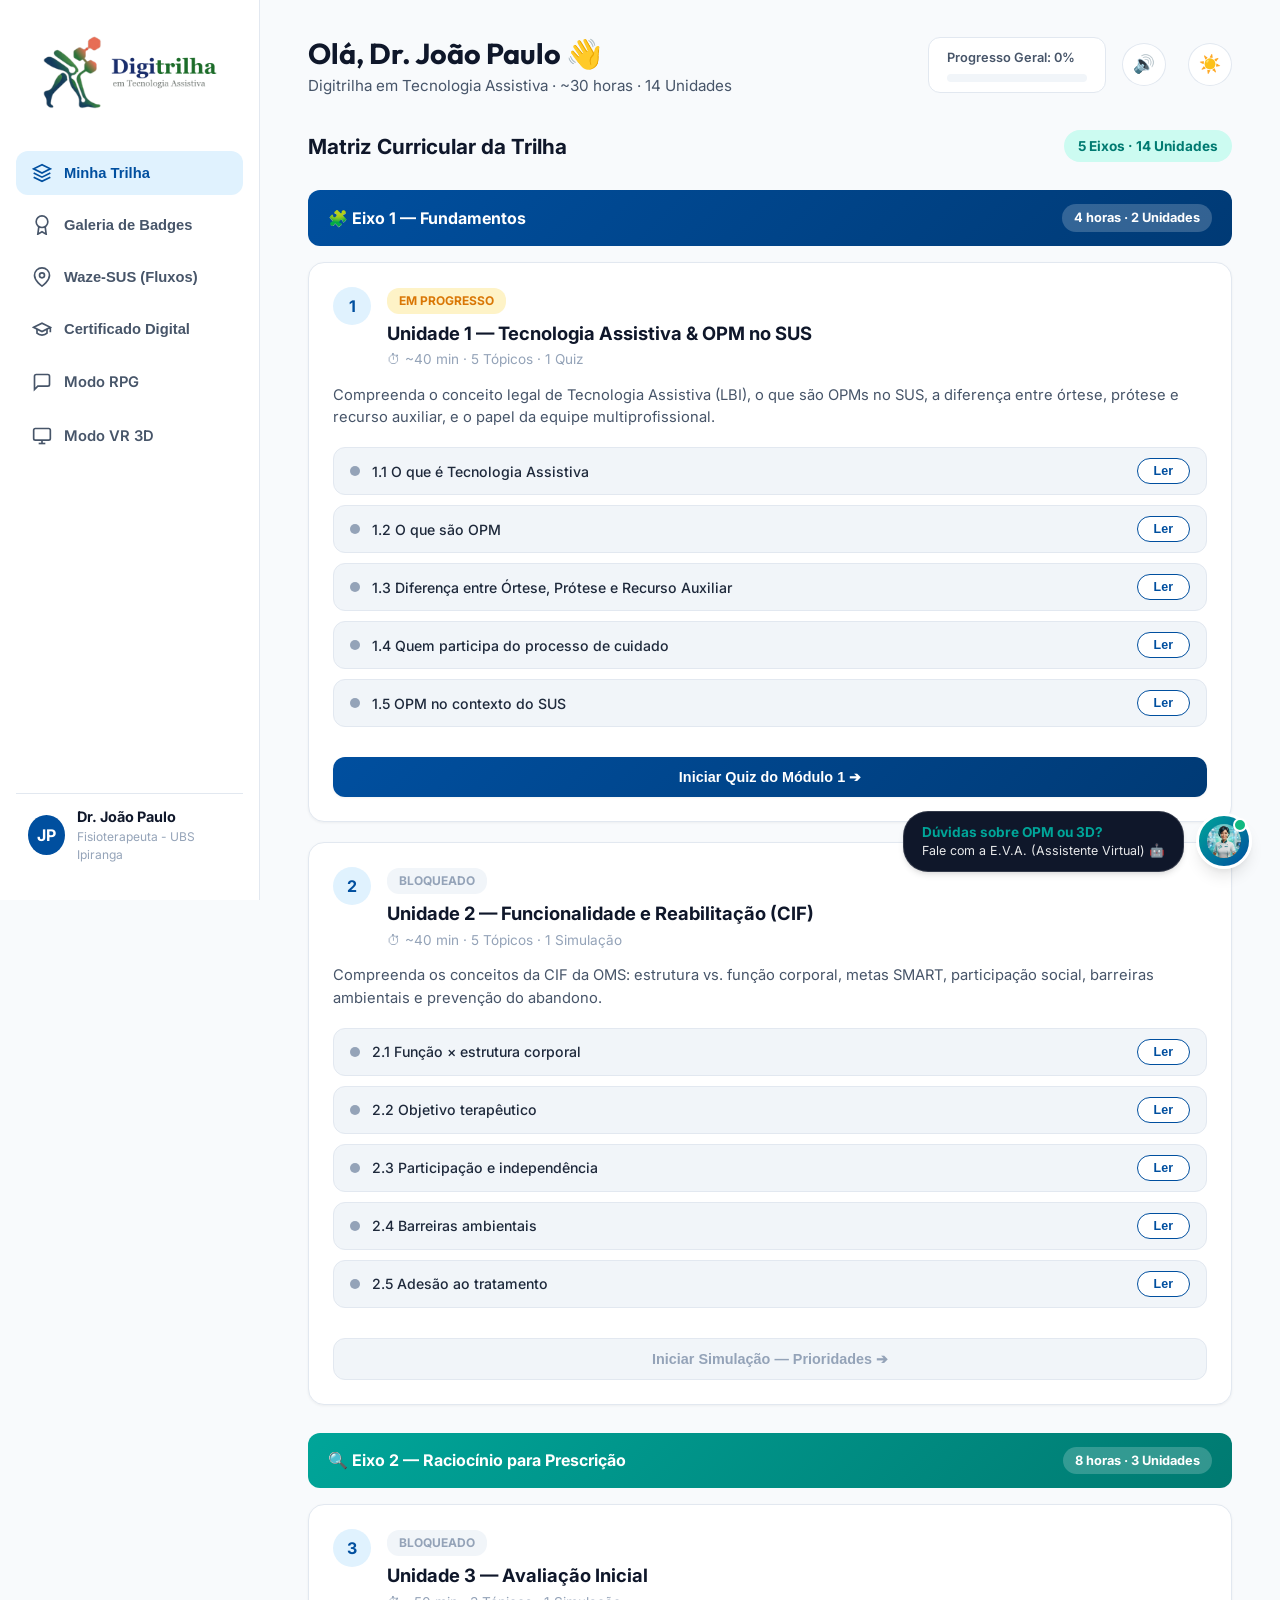
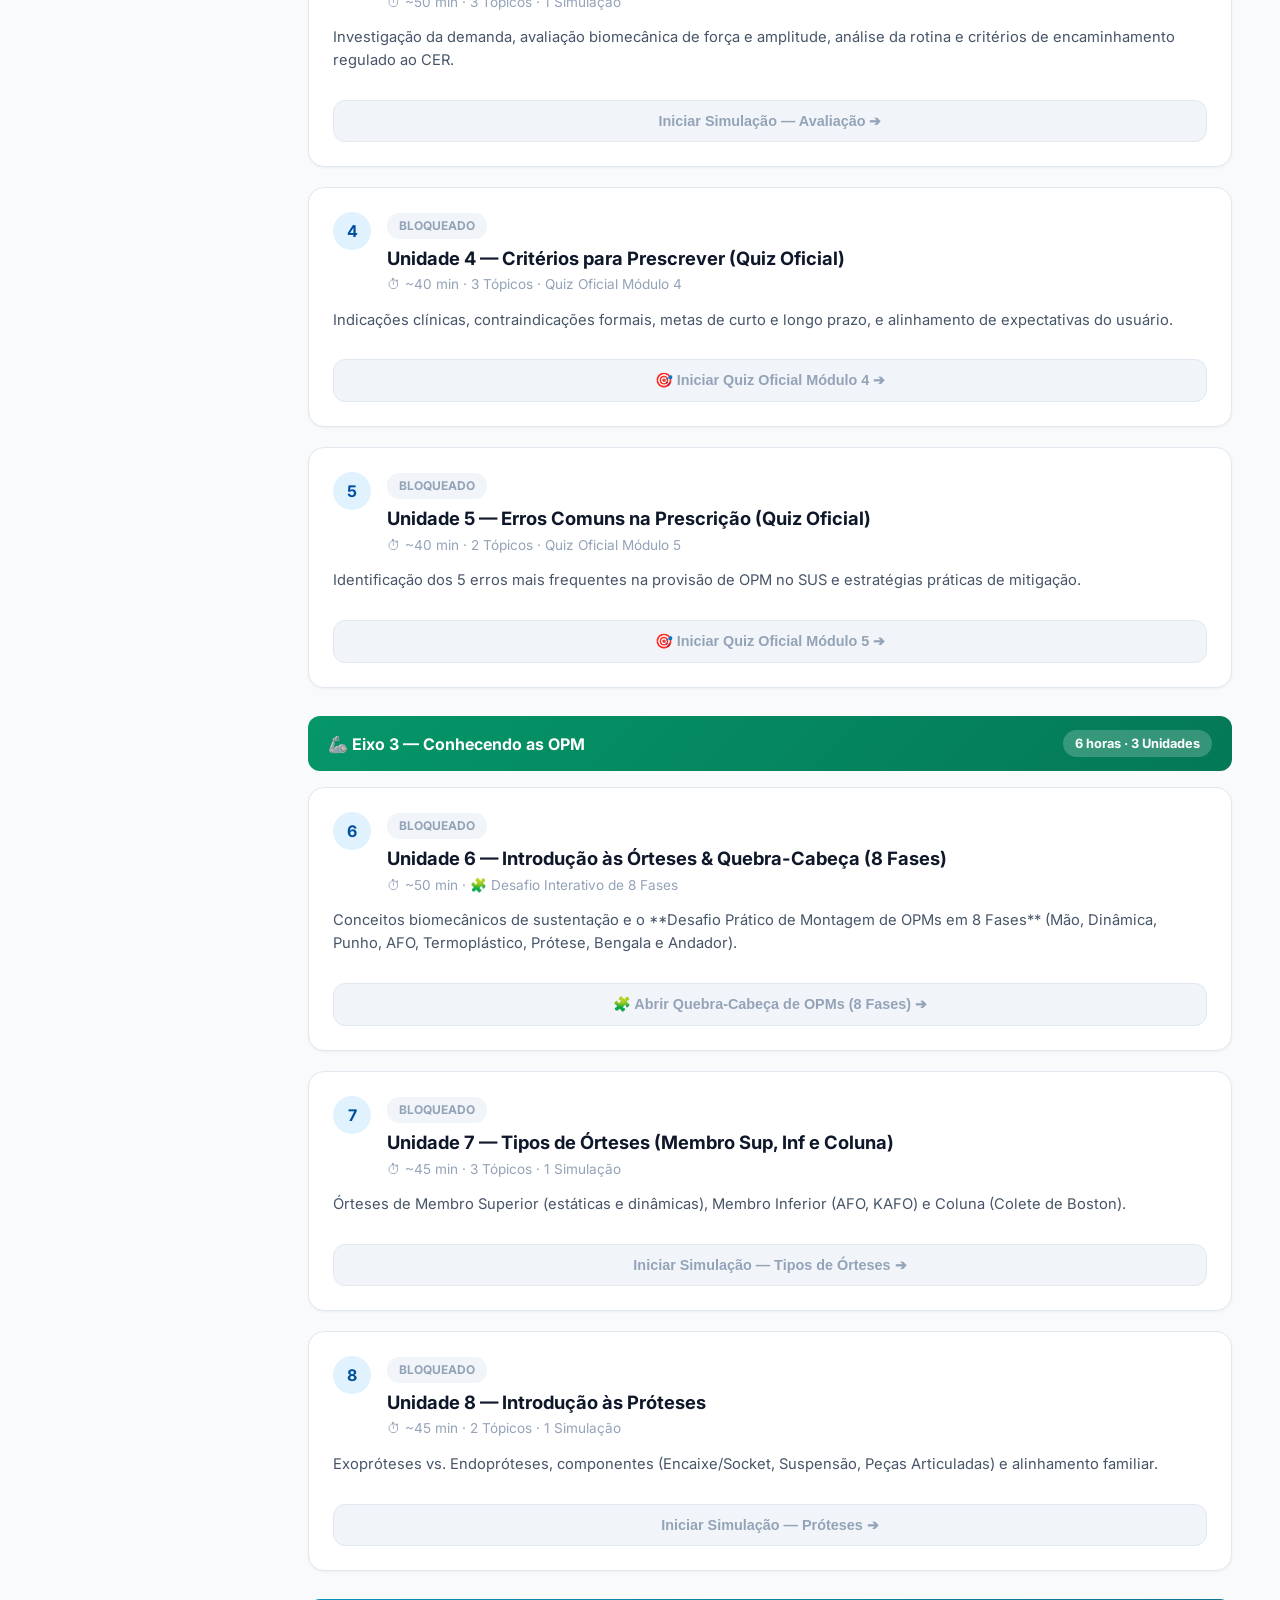
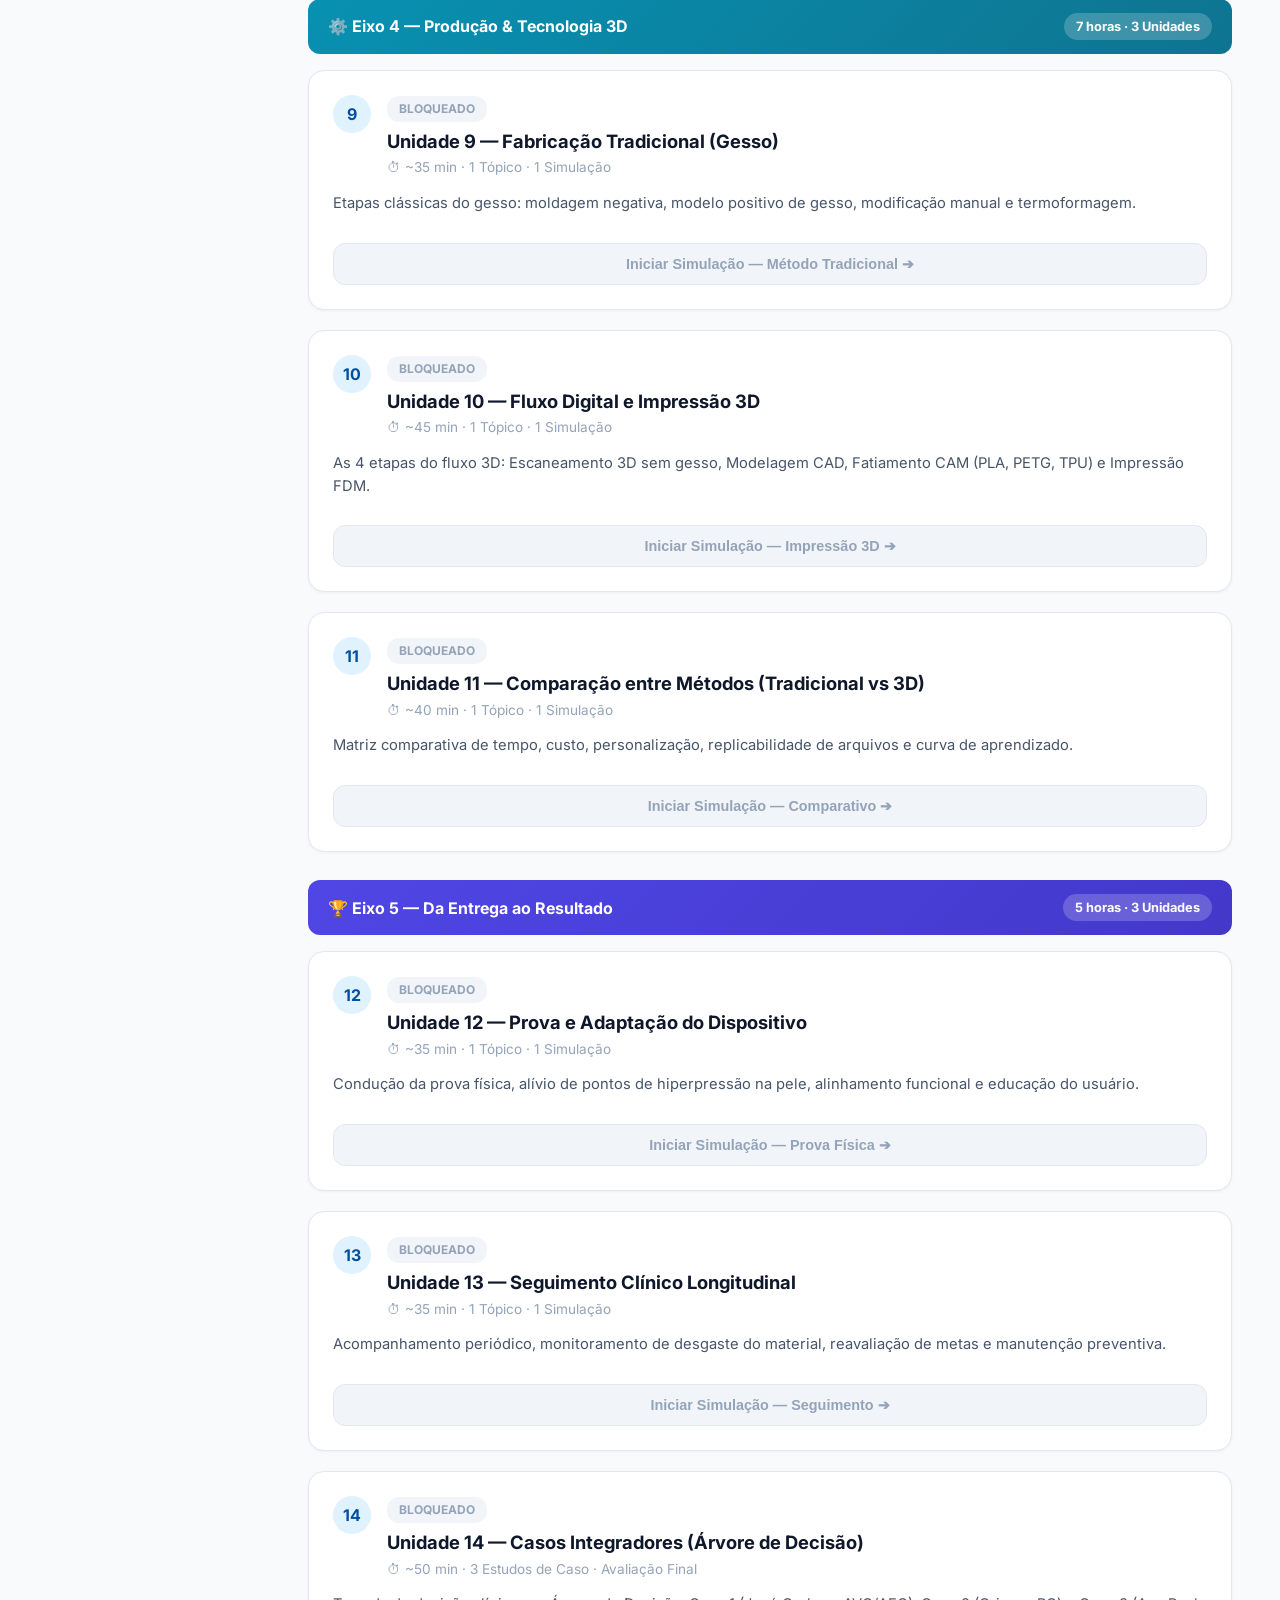
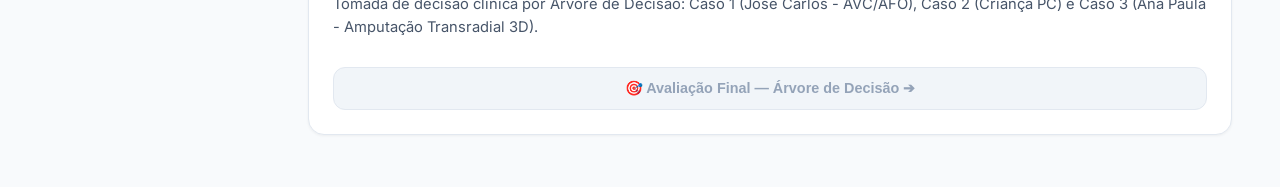
==== commit 7c29ff25: "feat: Atualizacao geral Digitrilha - 14 Unidades, Modo VR interativo 3D, Waze-SUS, Certificados e BM" ====
--- a/prototipo/index.html
+++ b/prototipo/index.html
@@ -3,8 +3,8 @@
 <head>
     <meta charset="UTF-8">
     <meta name="viewport" content="width=device-width, initial-scale=1.0">
-    <title>Trilha Digital em Tecnologia Assistiva — Capacitação SUS</title>
-    <meta name="description" content="Trilha Digital de capacitação em prescrição de órteses, próteses e impressão 3D para profissionais da rede SUS. 5 Eixos, 14 Unidades.">
+    <title>Digitrilha em Tecnologia Assistiva — Capacitação SUS</title>
+    <meta name="description" content="Digitrilha de capacitação em prescrição de órteses, próteses e impressão 3D para profissionais da rede SUS. 5 Eixos, 14 Unidades.">
     <!-- Google Fonts -->
     <link rel="preconnect" href="https://fonts.googleapis.com">
     <link rel="preconnect" href="https://fonts.gstatic.com" crossorigin>
@@ -19,17 +19,25 @@
         <aside class="app-sidebar">
             <div>
                 <div class="sidebar-logo-box">
-                    <img src="assets/v2/logo_trilha_digital.png" alt="Trilha Digital em Tecnologia Assistiva" class="sidebar-logo-img">
+                    <img src="assets/v2/logo_digitrilha.png" alt="Digitrilha em Tecnologia Assistiva" class="sidebar-logo-img">
                 </div>
 
                 <nav class="sidebar-nav">
                     <button class="nav-item active" id="nav-btn-trilha">
-                        <svg viewBox="0 0 24 24" width="20" height="20" fill="none" stroke="currentColor" stroke-width="2"><polygon points="12 2 2 7 12 12 22 7 12 2"/><polyline points="2 17 12 22 22 17"/><polyline points="2 12 12 17 22 12"/></svg>
+                        <svg viewBox="0 0 24 24" width="20" height="20" fill="none" stroke="currentColor" stroke-width="2"><polygon points="12 2 2 7 12 12 22 7 12 12 22 7 12 2"/><polyline points="2 17 12 22 22 17"/><polyline points="2 12 12 17 22 12"/></svg>
                         Minha Trilha
                     </button>
                     <button class="nav-item" id="nav-btn-conquistas">
                         <svg viewBox="0 0 24 24" width="20" height="20" fill="none" stroke="currentColor" stroke-width="2"><circle cx="12" cy="8" r="7"/><polyline points="8.21 13.89 7 23 12 20 17 23 15.79 13.88"/></svg>
                         Galeria de Badges
+                    </button>
+                    <button class="nav-item" id="nav-btn-waze">
+                        <svg viewBox="0 0 24 24" width="20" height="20" fill="none" stroke="currentColor" stroke-width="2"><path d="M21 10c0 7-9 13-9 13s-9-6-9-13a9 9 0 0 1 18 0z"/><circle cx="12" cy="10" r="3"/></svg>
+                        Waze-SUS (Fluxos)
+                    </button>
+                    <button class="nav-item" id="nav-btn-cert">
+                        <svg viewBox="0 0 24 24" width="20" height="20" fill="none" stroke="currentColor" stroke-width="2"><path d="M22 10v6M2 10l10-5 10 5-10 5z"/><path d="M6 12v5c3 3 9 3 12 0v-5"/></svg>
+                        Certificado Digital
                     </button>
                     <a href="rpg.html" class="nav-item">
                         <svg viewBox="0 0 24 24" width="20" height="20" fill="none" stroke="currentColor" stroke-width="2"><path d="M21 15a2 2 0 0 1-2 2H7l-4 4V5a2 2 0 0 1 2-2h14a2 2 0 0 1 2 2z"/></svg>
@@ -59,7 +67,7 @@
             <header class="main-header">
                 <div class="welcome-text">
                     <h2>Olá, Dr. João Paulo 👋</h2>
-                    <p>Trilha Digital em Tecnologia Assistiva · ~30 horas · 14 Unidades</p>
+                    <p>Digitrilha em Tecnologia Assistiva · ~30 horas · 14 Unidades</p>
                 </div>
                 <div class="header-actions">
                     <div class="progress-container-header">
@@ -68,6 +76,9 @@
                             <div class="progress-bar-fill" id="overall-progress-bar" style="width: 0%"></div>
                         </div>
                     </div>
+                    <button class="theme-toggle" id="sound-toggle" title="Efeitos Sonoros Imersivos" style="margin-right: 6px;">
+                        🔊
+                    </button>
                     <button class="theme-toggle" id="theme-toggle" title="Alternar Tema">
                         ☀️
                     </button>
@@ -390,6 +401,94 @@
                     </div>
                 </div>
             </div>
+
+            <!-- ============================================================ -->
+            <!-- VIEW 3: WAZE-SUS — MAPEAMENTO COLABORATIVO DE FLUXOS REGIONAIS-->
+            <!-- ============================================================ -->
+            <div id="waze-view" class="view-section">
+                <div style="background: linear-gradient(135deg, #004f9f, #00a599); color: white; padding: 28px; border-radius: 16px; margin-bottom: 24px; box-shadow: var(--shadow-md);">
+                    <div style="display: flex; justify-content: space-between; align-items: center; flex-wrap: wrap; gap: 16px;">
+                        <div>
+                            <span style="background: rgba(255,255,255,0.2); padding: 4px 12px; border-radius: 20px; font-size: 0.8rem; font-weight: 700; text-transform: uppercase; letter-spacing: 1px;">📢 Colaboração Waze-SUS</span>
+                            <h2 style="font-family: 'Outfit', sans-serif; font-size: 1.8rem; margin-top: 8px;">Mapeamento Colaborativo de Fluxos Regionais</h2>
+                            <p style="font-size: 0.95rem; opacity: 0.9; margin-top: 4px; max-width: 700px;">
+                                Baseado no modelo inovador de <strong>São José dos Campos (SP)</strong>. Assim como no Waze, os profissionais de saúde relatam a realidade do seu município para que a comunidade mantenha a Digitrilha sempre atualizada!
+                            </p>
+                        </div>
+                        <button class="btn-primary" id="btn-open-relatar" style="background: white; color: var(--primary); font-weight: 700; font-size: 0.95rem; padding: 12px 24px; border: none; border-radius: 10px; cursor: pointer; box-shadow: var(--shadow-sm);">
+                            📢 Relatar Fluxo do Seu Município
+                        </button>
+                    </div>
+                </div>
+
+                <!-- Métricas Waze-SUS -->
+                <div style="display: grid; grid-template-columns: repeat(auto-fit, minmax(200px, 1fr)); gap: 16px; margin-bottom: 24px;">
+                    <div style="background: white; padding: 20px; border-radius: 12px; border: 1px solid var(--border-color); text-align: center;">
+                        <span style="font-size: 2rem; font-weight: 800; color: var(--primary);">5.570</span>
+                        <p style="font-size: 0.85rem; color: var(--text-secondary); margin-top: 4px;">Municípios Cobertos</p>
+                    </div>
+                    <div style="background: white; padding: 20px; border-radius: 12px; border: 1px solid var(--border-color); text-align: center;">
+                        <span style="font-size: 2rem; font-weight: 800; color: var(--accent-dark);">342</span>
+                        <p style="font-size: 0.85rem; color: var(--text-secondary); margin-top: 4px;">Relatos Regionais validados</p>
+                    </div>
+                    <div style="background: white; padding: 20px; border-radius: 12px; border: 1px solid var(--border-color); text-align: center;">
+                        <span style="font-size: 2rem; font-weight: 800; color: var(--color-forest);">100%</span>
+                        <p style="font-size: 0.85rem; color: var(--text-secondary); margin-top: 4px;">Alinhamento às Portarias SUS</p>
+                    </div>
+                </div>
+
+                <h3 style="font-size: 1.25rem; color: var(--color-slate); margin-bottom: 16px;">Mural de Experiências e Fluxos Municipais</h3>
+                
+                <div style="display: grid; grid-template-columns: repeat(auto-fit, minmax(320px, 1fr)); gap: 20px;" id="waze-reports-grid">
+                    <!-- Card 1: São José dos Campos (SP) -->
+                    <div style="background: white; border: 1px solid var(--border-color); border-radius: 14px; padding: 20px; box-shadow: var(--shadow-sm); position: relative;">
+                        <div style="display: flex; justify-content: space-between; align-items: center; margin-bottom: 10px;">
+                            <span style="background: #e0f2fe; color: var(--primary); font-weight: 700; font-size: 0.8rem; padding: 4px 10px; border-radius: 12px;">📍 São José dos Campos — SP</span>
+                            <span style="color: #059669; font-size: 0.8rem; font-weight: 700;">✅ Modelo Referência</span>
+                        </div>
+                        <h4 style="font-size: 1rem; color: var(--color-slate); margin-bottom: 6px;">Fluxo de Prescrição e Regulação de OPM na UBS</h4>
+                        <p style="font-size: 0.88rem; color: var(--text-secondary); line-height: 1.5;">
+                            "A triagem inicial é realizada pela equipe eMulti na UBS com agendamento via SISREG para o CER II. Documentação necessária: Laudo funcional detalhado + Formulário LME padronizado pela SMS."
+                        </p>
+                        <div style="margin-top: 14px; font-size: 0.78rem; color: var(--text-muted); display: flex; justify-content: space-between;">
+                            <span>Por: Dra. Camile Santos (Fisioterapeuta)</span>
+                            <span>👍 148 Útil</span>
+                        </div>
+                    </div>
+
+                    <!-- Card 2: São Paulo (SP) -->
+                    <div style="background: white; border: 1px solid var(--border-color); border-radius: 14px; padding: 20px; box-shadow: var(--shadow-sm);">
+                        <div style="display: flex; justify-content: space-between; align-items: center; margin-bottom: 10px;">
+                            <span style="background: #e0f2fe; color: var(--primary); font-weight: 700; font-size: 0.8rem; padding: 4px 10px; border-radius: 12px;">📍 São Paulo — SP</span>
+                            <span style="color: #059669; font-size: 0.8rem; font-weight: 700;">✅ Homologado</span>
+                        </div>
+                        <h4 style="font-size: 1rem; color: var(--color-slate); margin-bottom: 6px;">Dispensação de Cadeiras de Rodas Posturais</h4>
+                        <p style="font-size: 0.88rem; color: var(--text-secondary); line-height: 1.5;">
+                            "Na capital, o laudo exige medição antropométrica completa e a Escala de Braden anexada para aprovação do módulo de almofada anti-escaras."
+                        </p>
+                        <div style="margin-top: 14px; font-size: 0.78rem; color: var(--text-muted); display: flex; justify-content: space-between;">
+                            <span>Por: Dr. Ricardo Lima (Médico ESF)</span>
+                            <span>👍 92 Útil</span>
+                        </div>
+                    </div>
+
+                    <!-- Card 3: Recife (PE) -->
+                    <div style="background: white; border: 1px solid var(--border-color); border-radius: 14px; padding: 20px; box-shadow: var(--shadow-sm);">
+                        <div style="display: flex; justify-content: space-between; align-items: center; margin-bottom: 10px;">
+                            <span style="background: #e0f2fe; color: var(--primary); font-weight: 700; font-size: 0.8rem; padding: 4px 10px; border-radius: 12px;">📍 Recife — PE</span>
+                            <span style="color: #059669; font-size: 0.8rem; font-weight: 700;">✅ Homologado</span>
+                        </div>
+                        <h4 style="font-size: 1rem; color: var(--color-slate); margin-bottom: 6px;">Prototipagem 3D em Órteses de Punho</h4>
+                        <p style="font-size: 0.88rem; color: var(--text-secondary); line-height: 1.5;">
+                            "O centro municipal de reabilitação aceita arquivos de escaneamento 3D enviados via aplicativo para impressão direta em filamento TPU."
+                        </p>
+                        <div style="margin-top: 14px; font-size: 0.78rem; color: var(--text-muted); display: flex; justify-content: space-between;">
+                            <span>Por: Dra. Beatriz Costa (TO)</span>
+                            <span>👍 76 Útil</span>
+                        </div>
+                    </div>
+                </div>
+            </div>
         </main>
     </div>
 
@@ -432,16 +531,14 @@
             <button class="quick-question-btn" data-question="Qual o fluxo no SUS?" style="font-size: 0.72rem; padding: 4px 8px; border-radius: 6px; border: 1px solid var(--border-color); background: white; cursor: pointer; white-space: nowrap;">Fluxo UBS → CER</button>
         </div>
 
-        <form id="chat-form" style="padding: 10px; display: flex; gap: 8px; border-top: 1px solid var(--border-color);">
-            <input type="text" id="chat-input" placeholder="Pergunte sobre OPM, 3D, SUS..." autocomplete="off" style="flex: 1; padding: 8px 12px; border-radius: 20px; border: 1px solid var(--border-color); font-size: 0.85rem;">
-            <button type="submit" style="background: var(--primary); color: white; border: none; border-radius: 50%; width: 36px; height: 36px; cursor: pointer; display: flex; align-items: center; justify-content: center; font-weight: 700;">
-                ➔
-            </button>
+        <form class="eva-chat-input-area" id="eva-chat-form" onsubmit="return false;">
+            <input type="text" id="eva-input" placeholder="Pergunte sobre portarias, AFO, próteses ou 3D..." autocomplete="off">
+            <button type="submit" id="btn-send-eva">Enviar</button>
         </form>
     </div>
 
     <!-- ============================================================ -->
-    <!-- MODAIS DE AULA, SIMULAÇÃO E QUEBRA-CABEÇA                   -->
+    <!-- MODAIS DE AULA, SIMULAÇÃO, QUEBRA-CABEÇA, RELATO WAZE E CERTIFICADO -->
     <!-- ============================================================ -->
     <div class="modal-overlay" id="lesson-modal">
         <div class="modal-card">
@@ -493,6 +590,122 @@
         </div>
     </div>
 
-    <script src="app.js?v=20260723_v3"></script>
+    <!-- MODAL RELATAR FLUXO MUNICIPAL (WAZE-SUS) -->
+    <div class="modal-overlay" id="relatar-modal">
+        <div class="modal-card" style="max-width: 600px;">
+            <header class="modal-header-nav" style="background: linear-gradient(135deg, #004f9f, #00a599); color: white;">
+                <h3>📢 Relatar Fluxo do Seu Município (Waze-SUS)</h3>
+                <button class="btn-close-modal" id="btn-close-relatar">×</button>
+            </header>
+            <div class="modal-body-content" style="padding: 24px;">
+                <p style="font-size: 0.9rem; color: var(--text-secondary); margin-bottom: 16px;">
+                    Como funciona a regulação, prescrição e dispensação de OPM na sua cidade? Relate as especificidades locais para ajudar na atualização contínua da comunidade!
+                </p>
+                <form id="waze-relato-form" onsubmit="return false;">
+                    <div style="display: grid; grid-template-columns: 1fr 2fr; gap: 12px; margin-bottom: 14px;">
+                        <div>
+                            <label style="font-size: 0.82rem; font-weight: 700; color: var(--color-slate);">Estado (UF)</label>
+                            <select id="waze-uf" style="width: 100%; padding: 10px; border-radius: 8px; border: 1px solid var(--border-color); margin-top: 4px;">
+                                <option value="SP">São Paulo (SP)</option>
+                                <option value="RJ">Rio de Janeiro (RJ)</option>
+                                <option value="MG">Minas Gerais (MG)</option>
+                                <option value="PE">Pernambuco (PE)</option>
+                                <option value="AM">Amazonas (AM)</option>
+                                <option value="RS">Rio Grande do Sul (RS)</option>
+                                <option value="BA">Bahia (BA)</option>
+                                <option value="CE">Ceará (CE)</option>
+                                <option value="DF">Distrito Federal (DF)</option>
+                            </select>
+                        </div>
+                        <div>
+                            <label style="font-size: 0.82rem; font-weight: 700; color: var(--color-slate);">Município</label>
+                            <input type="text" id="waze-municipio" placeholder="Ex: São José dos Campos" style="width: 100%; padding: 10px; border-radius: 8px; border: 1px solid var(--border-color); margin-top: 4px;">
+                        </div>
+                    </div>
+                    <div style="margin-bottom: 14px;">
+                        <label style="font-size: 0.82rem; font-weight: 700; color: var(--color-slate);">Categoria do Relato</label>
+                        <select id="waze-categoria" style="width: 100%; padding: 10px; border-radius: 8px; border: 1px solid var(--border-color); margin-top: 4px;">
+                            <option value="SISREG">Fluxo de Regulação SISREG local</option>
+                            <option value="CER">Tempo médio de espera / Atendimento no CER</option>
+                            <option value="LME">Documentos e Exigências da Secretaria Municipal</option>
+                            <option value="3D">Uso de Prototipagem / Impressão 3D na região</option>
+                            <option value="DICA">Dica prática para profissionais da UBS</option>
+                        </select>
+                    </div>
+                    <div style="margin-bottom: 18px;">
+                        <label style="font-size: 0.82rem; font-weight: 700; color: var(--color-slate);">Descrição do Como Funciona na Sua Região</label>
+                        <textarea id="waze-descricao" rows="4" placeholder="Descreva sucintamente como é a rotina prática no seu município..." style="width: 100%; padding: 12px; border-radius: 8px; border: 1px solid var(--border-color); margin-top: 4px; font-family: inherit; font-size: 0.9rem;"></textarea>
+                    </div>
+                    <button type="button" class="btn-primary" id="btn-submit-relato" style="width: 100%; font-weight: 700; padding: 12px;">
+                        🚀 Enviar Relato para Curadoria
+                    </button>
+                </form>
+                <div id="waze-feedback-sent" style="display: none; margin-top: 16px; background: #ecfdf5; border: 1px solid #10b981; color: #065f46; padding: 16px; border-radius: 10px; text-align: center;">
+                    <div style="font-size: 1.8rem;">🎉</div>
+                    <h4 style="margin-top: 6px;">Relato Enviado com Sucesso!</h4>
+                    <p style="font-size: 0.88rem; margin-top: 4px;">Obrigado, Dr. João Paulo! Sua contribuição foi recebida e será analisada pela equipe curadora para enriquecer o mapa colaborativo da Digitrilha.</p>
+                </div>
+            </div>
+        </div>
+    </div>
+
+    <!-- MODAL CERTIFICADO DIGITAL E MICRO-CREDENCIAMENTO -->
+    <div class="modal-overlay" id="cert-modal">
+        <div class="modal-card" style="max-width: 800px; padding: 0; overflow: hidden;">
+            <div style="background: white; border: 8px solid #004f9f; padding: 36px; position: relative;" id="printable-certificate">
+                <button class="btn-close-modal" id="btn-close-cert" style="position: absolute; top: 12px; right: 16px;">×</button>
+                
+                <div style="text-align: center; border-bottom: 2px solid #004f9f; padding-bottom: 16px; margin-bottom: 24px;">
+                    <span style="font-size: 0.8rem; font-weight: 700; color: #004f9f; letter-spacing: 2px; text-transform: uppercase;">MINISTÉRIO DA SAÚDE · UNIFESP · HACKATHON SAÚDE DIGITAL 2026</span>
+                    <h1 style="font-family: 'Outfit', sans-serif; font-size: 1.8rem; color: #0f172a; margin-top: 8px;">CERTIFICADO DE CAPACITAÇÃO E MICRO-CREDENCIAMENTO</h1>
+                    <p style="color: #00a599; font-size: 1rem; font-weight: 700;">Tecnologia Assistiva (Órteses, Próteses e Meios Auxiliares)</p>
+                </div>
+
+                <div style="text-align: center; line-height: 1.8; color: #334155; font-size: 1.05rem; margin-bottom: 28px;">
+                    Certificamos que <strong>Dr. João Paulo</strong> (Fisioterapeuta - CREFITO/CNES 129485), concluiu com êxito a <strong>Digitrilha em Tecnologia Assistiva</strong> no formato de Educação Permanente em Saúde, com carga horária total de <strong>30 horas</strong>.
+                </div>
+
+                <!-- Competências e Badges -->
+                <div style="background: #f8fafc; border: 1px solid #e2e8f0; border-radius: 12px; padding: 18px; margin-bottom: 28px;">
+                    <h4 style="font-size: 0.85rem; color: #004f9f; font-weight: 700; text-transform: uppercase; letter-spacing: 1px; margin-bottom: 12px; text-align: center;">Competências e Selos Adquiridos</h4>
+                    <div style="display: flex; justify-content: space-around; flex-wrap: wrap; gap: 12px; text-align: center;">
+                        <div>
+                            <div style="font-size: 1.8rem;">🛡️</div>
+                            <span style="font-size: 0.78rem; font-weight: 700; color: #1e293b;">Guardião da Postura</span>
+                        </div>
+                        <div>
+                            <div style="font-size: 1.8rem;">📋</div>
+                            <span style="font-size: 0.78rem; font-weight: 700; color: #1e293b;">Mestre do Encaminhamento</span>
+                        </div>
+                        <div>
+                            <div style="font-size: 1.8rem;">🧩</div>
+                            <span style="font-size: 0.78rem; font-weight: 700; color: #1e293b;">Mestre da Montagem</span>
+                        </div>
+                        <div>
+                            <div style="font-size: 1.8rem;">🦿</div>
+                            <span style="font-size: 0.78rem; font-weight: 700; color: #1e293b;">Especialista em Impressão 3D</span>
+                        </div>
+                    </div>
+                </div>
+
+                <div style="display: flex; justify-content: space-between; align-items: center; border-top: 1px solid #e2e8f0; padding-top: 20px;">
+                    <div>
+                        <p style="font-size: 0.8rem; color: #64748b;">Emitido em: 24 de Julho de 2026</p>
+                        <p style="font-size: 0.8rem; color: #64748b;">Código de Validação: <strong>DIGI-2026-948A</strong></p>
+                    </div>
+                    <!-- QR Code SVG -->
+                    <div style="text-align: center;">
+                        <svg width="64" height="64" viewBox="0 0 24 24" fill="#0f172a"><path d="M2 2h8v8H2V2zm2 2v4h4V4H4zm9-2h8v8h-8V2zm2 2v4h4V4h-4zM2 14h8v8H2v-8zm2 2v4h4v-4H4zm13-2h4v2h-4v-2zm-4 4h2v4h-2v-4zm2-2h4v2h-4v-2zm2 4h4v4h-4v-4z"/></svg>
+                        <p style="font-size: 0.68rem; color: #64748b;">Verificação QR Code</p>
+                    </div>
+                </div>
+            </div>
+            <div style="background: #f1f5f9; padding: 16px; text-align: right; display: flex; justify-content: flex-end; gap: 12px;">
+                <button class="btn-primary" onclick="window.print()" style="font-weight: 700;">🖨️ Imprimir / Salvar PDF</button>
+            </div>
+        </div>
+    </div>
+
+    <script src="app.js?v=20260723_v4"></script>
 </body>
 </html>
--- a/prototipo/style.css
+++ b/prototipo/style.css
@@ -1,119 +1,77 @@
 /* Trilha Digital em Tecnologia Assistiva — Design System & Layout */
 
 :root {
-    --bg-primary: #F0F0E8;
-    --bg-secondary: #E4E4DA;
-    --bg-card: #FFFFFF;
-    --text-primary: #184858;
-    --text-secondary: #3D5A6C;
-    --text-muted: #728A97;
-    
-    --primary: #F06850; /* Coral Orange */
-    --primary-hover: #D8523A;
-    --primary-light: #FDECE8;
-    
-    --accent: #C0F870; /* Volt Green */
-    --accent-dark: #388840; /* Forest Green */
-    --accent-light: #F2FCDD;
-    
-    --color-slate: #184858;
-    --color-forest: #388840;
-    --color-cyan: #006868;
-    --color-navy: #202860;
-    --color-coral: #F06850;
-    --color-lime: #C0F870;
-    
-    --success: #388840;
-    --success-light: #E2F5E4;
-    --warning: #F5A623;
-    --danger: #E53935;
-    --danger-light: #FFEBEE;
-    
-    --border-color: #D4D9CE;
-    --shadow-sm: 0 2px 6px rgba(24, 72, 88, 0.06);
-    --shadow-md: 0 4px 14px rgba(24, 72, 88, 0.1);
-    --shadow-lg: 0 10px 30px rgba(24, 72, 88, 0.16);
-    
+    --primary: #004f9f;
+    --primary-dark: #003a75;
+    --primary-light: #e0f2fe;
+    --accent-teal: #00a599;
+    --accent-dark: #007a71;
+    --accent-light: #ccfbf1;
+    --color-slate: #0f172a;
+    --color-forest: #059669;
+    --color-cyan: #0891b2;
+    --bg-main: #f8fafc;
+    --bg-card: #ffffff;
+    --bg-secondary: #f1f5f9;
+    --text-primary: #1e293b;
+    --text-secondary: #475569;
+    --text-muted: #94a3b8;
+    --border-color: #e2e8f0;
     --radius-sm: 8px;
     --radius-md: 12px;
-    --radius-lg: 18px;
-    --font-heading: 'Outfit', sans-serif;
-    --font-body: 'Inter', sans-serif;
-}
-
-body.dark-mode {
-    --bg-primary: #0F1D24;
-    --bg-secondary: #162832;
-    --bg-card: #1D3340;
-    --text-primary: #F0F0E8;
-    --text-secondary: #B0C4DE;
-    --text-muted: #728A97;
-    --border-color: #2D4857;
+    --radius-lg: 16px;
+    --shadow-sm: 0 1px 3px rgba(0,0,0,0.05);
+    --shadow-md: 0 4px 6px -1px rgba(0,0,0,0.1), 0 2px 4px -1px rgba(0,0,0,0.06);
+    --shadow-lg: 0 10px 15px -3px rgba(0,0,0,0.1), 0 4px 6px -2px rgba(0,0,0,0.05);
 }
 
 * {
+    box-sizing: border-box;
     margin: 0;
     padding: 0;
-    box-sizing: border-box;
 }
 
 body {
-    font-family: var(--font-body);
-    background-color: var(--bg-primary);
+    font-family: 'Inter', sans-serif;
+    background-color: var(--bg-main);
     color: var(--text-primary);
     line-height: 1.5;
-    overflow-x: hidden;
-}
-
-h1, h2, h3, h4, h5, h6 {
-    font-family: var(--font-heading);
-    font-weight: 700;
-}
-
-/* Layout Principal Grid sem Sobreposição */
+}
+
 .app-container {
-    display: grid;
-    grid-template-columns: 260px 1fr;
+    display: flex;
     min-height: 100vh;
-    width: 100%;
-}
-
-/* Sidebar Esquerda */
+}
+
+/* Sidebar */
 .app-sidebar {
+    width: 260px;
     background-color: var(--bg-card);
     border-right: 1px solid var(--border-color);
-    padding: 24px 18px;
+    padding: 24px 16px;
     display: flex;
     flex-direction: column;
     justify-content: space-between;
     position: sticky;
     top: 0;
     height: 100vh;
-    z-index: 100;
 }
 
 .sidebar-logo-box {
-    padding: 10px 0 20px 0;
-    margin-bottom: 20px;
-    border-bottom: 1px solid var(--border-color);
+    padding: 12px 8px;
+    margin-bottom: 24px;
     text-align: center;
 }
 
 .sidebar-logo-img {
-    max-width: 190px;
-    max-height: 60px;
-    width: auto;
+    max-width: 180px;
     height: auto;
-    display: block;
-    margin: 0 auto;
-    object-fit: contain;
 }
 
 .sidebar-nav {
     display: flex;
     flex-direction: column;
     gap: 8px;
-    flex-grow: 1;
 }
 
 .nav-item {
@@ -121,35 +79,34 @@
     align-items: center;
     gap: 12px;
     padding: 12px 16px;
+    border-radius: var(--radius-md);
     color: var(--text-secondary);
-    text-decoration: none;
     font-weight: 600;
     font-size: 0.92rem;
-    border-radius: var(--radius-md);
-    transition: all 0.2s ease;
-    cursor: pointer;
+    text-decoration: none;
+    background: none;
     border: none;
-    background: transparent;
+    cursor: pointer;
     width: 100%;
     text-align: left;
+    transition: all 0.2s ease;
 }
 
 .nav-item:hover {
-    background-color: var(--bg-primary);
+    background-color: var(--bg-secondary);
     color: var(--primary);
 }
 
 .nav-item.active {
-    background-color: var(--color-slate);
-    color: var(--color-lime);
-    box-shadow: var(--shadow-sm);
+    background-color: var(--primary-light);
+    color: var(--primary);
 }
 
 .user-profile-summary {
     display: flex;
     align-items: center;
     gap: 12px;
-    padding-top: 16px;
+    padding: 12px;
     border-top: 1px solid var(--border-color);
 }
 
@@ -157,53 +114,48 @@
     width: 40px;
     height: 40px;
     border-radius: 50%;
-    background: var(--primary);
+    background-color: var(--primary);
     color: white;
     display: flex;
     align-items: center;
     justify-content: center;
     font-weight: 700;
+}
+
+.profile-info h4 {
     font-size: 0.9rem;
-}
-
-.profile-info h4 {
-    font-size: 0.88rem;
-    color: var(--text-primary);
+    color: var(--color-slate);
 }
 
 .profile-info p {
-    font-size: 0.72rem;
+    font-size: 0.75rem;
     color: var(--text-muted);
 }
 
-/* Área Principal Conteúdo - Aproveitando 100% da tela */
+/* Main Area */
 .app-main {
-    padding: 28px 40px 80px 40px;
-    width: 100%;
+    flex: 1;
+    padding: 32px 48px;
+    width: calc(100% - 260px);
     max-width: 100%;
 }
 
 .main-header {
     display: flex;
-    align-items: center;
     justify-content: space-between;
-    margin-bottom: 28px;
-    padding-bottom: 20px;
-    border-bottom: 1px solid var(--border-color);
-    flex-wrap: wrap;
-    gap: 16px;
-    width: 100%;
+    align-items: center;
+    margin-bottom: 32px;
 }
 
 .welcome-text h2 {
-    font-size: 1.6rem;
+    font-family: 'Outfit', sans-serif;
+    font-size: 1.8rem;
     color: var(--color-slate);
-    font-weight: 800;
 }
 
 .welcome-text p {
-    font-size: 0.88rem;
     color: var(--text-secondary);
+    font-size: 0.95rem;
 }
 
 .header-actions {
@@ -215,51 +167,43 @@
 .progress-container-header {
     background: var(--bg-card);
     padding: 10px 18px;
-    border-radius: 50px;
+    border-radius: var(--radius-md);
     border: 1px solid var(--border-color);
-    min-width: 210px;
 }
 
 .progress-text {
-    font-size: 0.78rem;
-    font-weight: 700;
+    font-size: 0.8rem;
+    font-weight: 600;
     color: var(--text-secondary);
-    margin-bottom: 4px;
-    display: flex;
-    justify-content: space-between;
+    margin-bottom: 6px;
 }
 
 .progress-bar-bg {
+    width: 140px;
     height: 8px;
-    background: var(--bg-primary);
+    background-color: var(--bg-secondary);
     border-radius: 4px;
     overflow: hidden;
 }
 
 .progress-bar-fill {
     height: 100%;
-    background: linear-gradient(90deg, var(--primary), var(--accent));
-    border-radius: 4px;
-    transition: width 0.4s ease;
+    background-color: var(--accent-teal);
+    transition: width 0.3s ease;
 }
 
 .theme-toggle {
     background: var(--bg-card);
     border: 1px solid var(--border-color);
-    color: var(--text-primary);
-    width: 40px;
-    height: 40px;
+    padding: 10px;
     border-radius: 50%;
-    display: flex;
-    align-items: center;
-    justify-content: center;
-    cursor: pointer;
-}
-
-/* Views Management */
+    cursor: pointer;
+    font-size: 1.1rem;
+}
+
+/* View Sections */
 .view-section {
     display: none;
-    width: 100%;
 }
 
 .view-section.active-view {
@@ -269,45 +213,37 @@
 /* Eixos & Cards */
 .eixo-header {
     display: flex;
-    align-items: center;
     justify-content: space-between;
-    padding: 14px 22px;
-    border-radius: 14px;
-    margin: 32px 0 16px 0;
-    font-family: var(--font-heading);
-    font-weight: 700;
-    font-size: 0.9rem;
-    letter-spacing: 0.04em;
-    text-transform: uppercase;
-    color: #fff;
-    box-shadow: var(--shadow-sm);
-    width: 100%;
-}
-
-.eixo-header .eixo-badge {
-    padding: 4px 14px;
+    align-items: center;
+    padding: 14px 20px;
+    border-radius: var(--radius-md);
+    font-weight: 700;
+    color: white;
+    margin-top: 28px;
+    margin-bottom: 16px;
+}
+
+.eixo-1 { background: linear-gradient(135deg, #004f9f, #003a75); }
+.eixo-2 { background: linear-gradient(135deg, #00a599, #007a71); }
+.eixo-3 { background: linear-gradient(135deg, #059669, #047857); }
+.eixo-4 { background: linear-gradient(135deg, #0891b2, #0e7490); }
+.eixo-5 { background: linear-gradient(135deg, #4f46e5, #4338ca); }
+
+.eixo-badge {
+    background: rgba(255,255,255,0.2);
+    padding: 4px 12px;
     border-radius: 20px;
-    background: rgba(255,255,255,0.22);
-    font-size: 0.75rem;
-    font-weight: 600;
-}
-
-.eixo-1 { background: linear-gradient(135deg, #184858, #0D2C38); }
-.eixo-2 { background: linear-gradient(135deg, #006868, #004545); }
-.eixo-3 { background: linear-gradient(135deg, #388840, #205825); }
-.eixo-4 { background: linear-gradient(135deg, #F06850, #D84830); }
-.eixo-5 { background: linear-gradient(135deg, #202860, #101638); }
+    font-size: 0.8rem;
+}
 
 .modulo-card {
     background: var(--bg-card);
     border: 1px solid var(--border-color);
-    border-left: 5px solid var(--color-slate);
-    border-radius: 16px;
-    padding: 24px 28px;
+    border-radius: var(--radius-lg);
+    padding: 24px;
     margin-bottom: 20px;
     box-shadow: var(--shadow-sm);
-    transition: transform 0.2s ease, box-shadow 0.2s ease;
-    width: 100%;
+    transition: transform 0.2s;
 }
 
 .modulo-card:hover {
@@ -315,270 +251,151 @@
     box-shadow: var(--shadow-md);
 }
 
-.modulo-card.locked {
-    opacity: 0.75;
-}
-
 .modulo-header {
     display: flex;
-    align-items: center;
     gap: 16px;
-    margin-bottom: 14px;
+    align-items: flex-start;
 }
 
 .modulo-number {
-    width: 46px;
-    height: 46px;
+    width: 38px;
+    height: 38px;
+    border-radius: 50%;
+    background-color: var(--primary-light);
+    color: var(--primary);
+    display: flex;
+    align-items: center;
+    justify-content: center;
+    font-weight: 700;
+    flex-shrink: 0;
+}
+
+.status-badge {
+    font-size: 0.75rem;
+    font-weight: 700;
+    padding: 4px 12px;
     border-radius: 12px;
-    background: var(--primary-light);
-    color: var(--primary);
-    display: flex;
-    align-items: center;
-    justify-content: center;
-    font-weight: 800;
+    text-transform: uppercase;
+    display: inline-block;
+    margin-bottom: 4px;
+}
+
+.status-em-progresso { background-color: #fef3c7; color: #d97706; }
+.status-concluido { background-color: #d1fae5; color: #059669; }
+.status-bloqueado { background-color: #f1f5f9; color: #94a3b8; }
+
+.modulo-meta h4 {
     font-size: 1.15rem;
-    flex-shrink: 0;
-}
-
-.modulo-meta h4 {
-    font-size: 1.1rem;
     color: var(--color-slate);
-    margin-bottom: 2px;
+    margin-top: 2px;
 }
 
 .modulo-duration {
-    font-size: 0.8rem;
+    font-size: 0.85rem;
     color: var(--text-muted);
-}
-
-.status-badge {
-    display: inline-block;
-    padding: 3px 10px;
-    border-radius: 20px;
-    font-size: 0.72rem;
-    font-weight: 700;
-    text-transform: uppercase;
-}
-
-.status-em-progresso { background: var(--primary-light); color: var(--primary); }
-.status-bloqueado { background: var(--bg-secondary); color: var(--text-muted); }
-.status-concluido { background: var(--success-light); color: var(--success); }
+    margin-top: 2px;
+}
 
 .modulo-desc {
-    font-size: 0.94rem;
+    font-size: 0.92rem;
     color: var(--text-secondary);
-    margin-bottom: 18px;
+    margin: 14px 0 18px 0;
     line-height: 1.55;
 }
 
+/* LISTA DE AULAS / TÓPICOS */
 .lesson-list {
     list-style: none;
     display: flex;
     flex-direction: column;
-    gap: 8px;
+    gap: 10px;
     margin-bottom: 20px;
+    padding: 0;
 }
 
 .lesson-item {
     display: flex;
     align-items: center;
     justify-content: space-between;
-    padding: 12px 16px;
-    background: var(--bg-primary);
-    border-radius: 10px;
-    font-size: 0.9rem;
-}
-
-.lesson-item.completed {
-    background: var(--success-light);
-    color: var(--success);
+    padding: 10px 16px;
+    background: var(--bg-secondary);
+    border-radius: var(--radius-md);
+    border: 1px solid var(--border-color);
+    font-size: 0.88rem;
+    color: var(--text-primary);
+    transition: all 0.2s ease;
+}
+
+.lesson-item:hover {
+    border-color: var(--primary);
+    background: #f0f7ff;
+}
+
+.lesson-item span {
+    flex: 1;
+    font-weight: 500;
 }
 
 .lesson-status-icon {
-    width: 20px;
-    height: 20px;
+    width: 10px;
+    height: 10px;
     border-radius: 50%;
-    border: 2px solid var(--border-color);
-    display: inline-flex;
-    align-items: center;
-    justify-content: center;
-    margin-right: 10px;
-    font-size: 0.75rem;
-    font-weight: 700;
-}
-
-.lesson-item.completed .lesson-status-icon {
-    border-color: var(--success);
-    background: var(--success);
-    color: white;
+    background-color: var(--text-muted);
+    margin-right: 12px;
+    flex-shrink: 0;
 }
 
 .btn-read-lesson {
-    background: var(--bg-card);
-    border: 1px solid var(--border-color);
-    color: var(--color-slate);
-    padding: 6px 16px;
-    border-radius: 8px;
-    font-size: 0.82rem;
-    font-weight: 600;
-    cursor: pointer;
+    background: white;
+    color: var(--primary);
+    border: 1.5px solid var(--primary);
+    padding: 5px 16px;
+    border-radius: 20px;
+    font-weight: 700;
+    font-size: 0.78rem;
+    cursor: pointer;
+    transition: all 0.2s ease;
+    margin-left: 12px;
+    white-space: nowrap;
 }
 
 .btn-read-lesson:hover {
     background: var(--primary);
     color: white;
-    border-color: var(--primary);
-}
-
-.btn-simulation {
-    background: linear-gradient(135deg, var(--primary), var(--primary-hover));
+    box-shadow: var(--shadow-sm);
+}
+
+/* BOTÕES DE SIMULAÇÃO E QUIZ DA TRILHA */
+.btn-simulation, .btn-start-simulation {
+    width: 100%;
+    padding: 12px 18px;
+    background: linear-gradient(135deg, var(--primary), var(--primary-dark));
     color: white;
     border: none;
-    padding: 12px 24px;
-    border-radius: 12px;
-    font-weight: 700;
-    font-size: 0.92rem;
-    cursor: pointer;
-    box-shadow: 0 4px 12px rgba(240, 104, 80, 0.25);
-    display: inline-flex;
-    align-items: center;
-    gap: 8px;
-}
-
-.btn-simulation.locked {
+    border-radius: var(--radius-md);
+    font-weight: 700;
+    font-size: 0.9rem;
+    cursor: pointer;
+    box-shadow: var(--shadow-sm);
+    margin-top: 10px;
+    transition: all 0.2s ease;
+    text-align: center;
+}
+
+.btn-simulation:hover, .btn-start-simulation:hover {
+    transform: translateY(-1px);
+    box-shadow: var(--shadow-md);
+}
+
+.btn-simulation.locked, .btn-start-simulation.locked {
     background: var(--bg-secondary);
     color: var(--text-muted);
+    border: 1px solid var(--border-color);
+    cursor: not-allowed;
     box-shadow: none;
-    cursor: not-allowed;
-}
-
-/* Modais */
-.modal-overlay {
-    position: fixed;
-    top: 0; left: 0; right: 0; bottom: 0;
-    background: rgba(15, 29, 36, 0.65);
-    backdrop-filter: blur(4px);
-    z-index: 3000;
-    display: none;
-    align-items: center;
-    justify-content: center;
-    padding: 20px;
-}
-
-.modal-overlay.open {
-    display: flex;
-}
-
-.modal-card {
-    background: var(--bg-card);
-    border-radius: 20px;
-    max-width: 720px;
-    width: 100%;
-    max-height: 85vh;
-    display: flex;
-    flex-direction: column;
-    box-shadow: 0 20px 40px rgba(0,0,0,0.25);
-    overflow: hidden;
-}
-
-.modal-header-nav {
-    padding: 18px 24px;
-    background: var(--color-slate);
-    color: white;
-    display: flex;
-    align-items: center;
-    justify-content: space-between;
-}
-
-.modal-header-nav h3 {
-    font-size: 1.1rem;
-    color: white;
-}
-
-.btn-close-modal {
-    background: transparent;
-    border: none;
-    color: white;
-    font-size: 1.6rem;
-    cursor: pointer;
-}
-
-.modal-body-content {
-    padding: 24px;
-    overflow-y: auto;
-    flex: 1;
-}
-
-.modal-footer {
-    padding: 16px 24px;
-    border-top: 1px solid var(--border-color);
-    display: flex;
-    justify-content: flex-end;
-    gap: 12px;
-}
-
-.btn-primary {
-    background-color: var(--primary);
-    color: white;
-    border: none;
-    padding: 10px 22px;
-    border-radius: var(--radius-md);
-    font-weight: 700;
-    cursor: pointer;
-}
-
-.btn-success {
-    background-color: var(--success);
-    color: white;
-    border: none;
-    padding: 10px 22px;
-    border-radius: var(--radius-md);
-    font-weight: 700;
-    cursor: pointer;
-}
-
-.sim-case-description {
-    background-color: var(--bg-secondary);
-    padding: 18px;
-    border-radius: var(--radius-md);
-    font-size: 0.95rem;
-    border-left: 4px solid var(--primary);
-    margin-bottom: 20px;
-}
-
-.sim-options-list {
-    display: flex;
-    flex-direction: column;
-    gap: 12px;
-}
-
-.sim-option-card {
-    padding: 14px 18px;
-    background-color: var(--bg-card);
-    border: 2px solid var(--border-color);
-    border-radius: var(--radius-md);
-    cursor: pointer;
-    font-size: 0.9rem;
-    text-align: left;
-}
-
-.sim-option-card.selected {
-    border-color: var(--primary);
-    background-color: var(--primary-light);
-    color: var(--primary);
-    font-weight: 700;
-}
-
-.sim-feedback-panel {
-    margin-top: 20px;
-    padding: 16px;
-    border-radius: var(--radius-md);
-}
-
-.sim-feedback-success { background-color: var(--success-light); color: var(--success); border-left: 4px solid var(--success); }
-.sim-feedback-error { background-color: var(--danger-light); color: var(--danger); border-left: 4px solid var(--danger); }
-
-/* Badges Grid */
+}
+
+/* GALERIA DE BADGES GRID */
 .badges-grid {
     display: grid;
     grid-template-columns: repeat(auto-fill, minmax(240px, 1fr));
@@ -602,75 +419,144 @@
 .badge-item h5 { font-size: 0.98rem; color: var(--color-slate); margin-bottom: 6px; }
 .badge-item p { font-size: 0.8rem; color: var(--text-muted); }
 
-/* ============================================================
-   WIDGET FLUTUANTE DA E.V.A. (FLOATING FAB WIDGET OVERLAY)
-   ============================================================ */
+/* Modals */
+.modal-overlay {
+    position: fixed;
+    top: 0; left: 0; right: 0; bottom: 0;
+    background: rgba(15, 23, 42, 0.75);
+    display: none;
+    justify-content: center;
+    align-items: center;
+    z-index: 2000;
+    backdrop-filter: blur(4px);
+}
+
+.modal-overlay.open {
+    display: flex;
+}
+
+.modal-card {
+    background: var(--bg-card);
+    width: 90%;
+    max-width: 680px;
+    border-radius: var(--radius-lg);
+    box-shadow: var(--shadow-lg);
+    display: flex;
+    flex-direction: column;
+    max-height: 85vh;
+    overflow: hidden;
+}
+
+.modal-header-nav {
+    padding: 18px 24px;
+    border-bottom: 1px solid var(--border-color);
+    display: flex;
+    justify-content: space-between;
+    align-items: center;
+}
+
+.btn-close-modal {
+    background: none;
+    border: none;
+    font-size: 1.5rem;
+    cursor: pointer;
+    color: var(--text-muted);
+}
+
+.modal-body-content {
+    padding: 24px;
+    overflow-y: auto;
+    flex: 1;
+}
+
+.modal-footer {
+    padding: 16px 24px;
+    border-top: 1px solid var(--border-color);
+    display: flex;
+    justify-content: flex-end;
+    gap: 12px;
+}
+
+.btn-primary {
+    background-color: var(--primary);
+    color: white;
+    border: none;
+    padding: 10px 22px;
+    border-radius: var(--radius-md);
+    font-weight: 700;
+    cursor: pointer;
+}
+
+.sim-option-btn {
+    width: 100%;
+    padding: 14px 18px;
+    background: var(--bg-secondary);
+    border: 1.5px solid var(--border-color);
+    border-radius: var(--radius-md);
+    font-size: 0.92rem;
+    text-align: left;
+    cursor: pointer;
+    transition: all 0.2s;
+}
+
+.sim-option-btn:hover {
+    border-color: var(--primary);
+    background: var(--primary-light);
+}
+
+.sim-feedback-panel {
+    margin-top: 16px;
+    padding: 16px;
+    border-radius: var(--radius-md);
+}
+
+.feedback-correct { background: #d1fae5; color: #065f46; border: 1px solid #10b981; }
+.feedback-incorrect { background: #fee2e2; color: #991b1b; border: 1px solid #ef4444; }
+
+/* E.V.A. Floating Widget */
 .eva-floating-widget {
     position: fixed;
-    bottom: 24px;
-    right: 24px;
+    bottom: 28px;
+    right: 28px;
     display: flex;
     align-items: center;
     gap: 12px;
-    z-index: 9990;
-}
-
-/* Balão em formato de pílula branca */
+    z-index: 1500;
+}
+
 .eva-widget-pill {
-    background: #FFFFFF;
-    border: 2px solid var(--border-color);
-    border-radius: 50px;
-    padding: 10px 20px;
-    box-shadow: 0 8px 25px rgba(24, 72, 88, 0.18);
-    cursor: pointer;
-    transition: transform 0.2s ease, box-shadow 0.2s ease;
+    background: var(--color-slate);
+    color: white;
+    padding: 10px 18px;
+    border-radius: 25px;
+    box-shadow: var(--shadow-md);
+    cursor: pointer;
     display: flex;
     flex-direction: column;
-}
-
-.eva-widget-pill:hover {
-    transform: translateY(-2px);
-    box-shadow: 0 12px 30px rgba(24, 72, 88, 0.25);
-}
-
-.eva-widget-pill .pill-title {
-    font-size: 0.88rem;
-    font-weight: 800;
-    color: var(--color-slate);
-}
-
-.eva-widget-pill .pill-sub {
-    font-size: 0.75rem;
-    color: var(--text-muted);
-    font-weight: 500;
-}
-
-/* Botão Redondo com Avatar da EVA */
+    border: 1px solid rgba(255,255,255,0.15);
+}
+
+.pill-title { font-size: 0.85rem; font-weight: 700; color: var(--accent-teal); }
+.pill-sub { font-size: 0.78rem; opacity: 0.9; }
+
 .eva-fab-circle-btn {
-    width: 60px;
-    height: 60px;
+    width: 56px;
+    height: 56px;
     border-radius: 50%;
-    background: var(--color-slate);
-    border: 3px solid #FFFFFF;
-    box-shadow: 0 8px 25px rgba(24, 72, 88, 0.35);
-    cursor: pointer;
+    background: linear-gradient(135deg, var(--accent-teal), var(--primary));
+    border: 3px solid white;
+    cursor: pointer;
+    box-shadow: var(--shadow-lg);
+    position: relative;
     display: flex;
     align-items: center;
     justify-content: center;
-    position: relative;
-    transition: transform 0.2s ease;
-    flex-shrink: 0;
-}
-
-.eva-fab-circle-btn:hover {
-    transform: scale(1.08);
 }
 
 .eva-fab-circle-btn img {
-    width: 38px;
-    height: 38px;
+    width: 34px;
+    height: 34px;
     border-radius: 50%;
-    object-fit: cover;
 }
 
 .eva-online-dot {
@@ -679,73 +565,103 @@
     right: 2px;
     width: 14px;
     height: 14px;
-    background-color: var(--success);
+    background-color: #10b981;
     border: 2px solid white;
     border-radius: 50%;
 }
 
-/* Pop-up Flutuante do Chat da E.V.A. (FLUTUANDO SOBRE O CONTEÚDO Z-INDEX 9999) */
 .eva-chat-popup {
     position: fixed;
     bottom: 96px;
-    right: 24px;
-    width: 380px;
-    height: 510px;
-    background: #FFFFFF;
+    right: 28px;
+    width: 360px;
+    height: 480px;
+    background: var(--bg-card);
+    border: 1px solid var(--border-color);
     border-radius: 20px;
-    border: 2px solid var(--border-color);
-    box-shadow: 0 20px 50px rgba(24, 72, 88, 0.3);
-    z-index: 9999;
+    box-shadow: var(--shadow-lg);
+    z-index: 1500;
     display: none;
     flex-direction: column;
     overflow: hidden;
 }
 
-.eva-chat-popup.open {
-    display: flex;
-    animation: popupSlide 0.25s ease-out;
-}
-
-@keyframes popupSlide {
-    from { opacity: 0; transform: translateY(16px) scale(0.96); }
-    to { opacity: 1; transform: translateY(0) scale(1); }
-}
-
 .eva-popup-header {
-    background: linear-gradient(135deg, var(--color-slate), #0D2630);
+    background: linear-gradient(135deg, var(--primary), var(--primary-dark));
     color: white;
     padding: 14px 18px;
     display: flex;
-    align-items: center;
     justify-content: space-between;
-}
-
-.eva-popup-header .eva-info {
-    display: flex;
-    align-items: center;
-    gap: 10px;
-}
-
-.eva-popup-header h4 { font-size: 0.95rem; font-weight: 700; color: white; }
-.eva-popup-header p { font-size: 0.72rem; color: var(--color-lime); }
+    align-items: center;
+}
+
+.eva-info { display: flex; align-items: center; gap: 10px; }
+.eva-info h4 { font-size: 0.95rem; font-weight: 700; }
+.eva-info p { font-size: 0.75rem; opacity: 0.85; }
+
+.btn-close-eva-popup {
+    background: none;
+    border: none;
+    color: white;
+    font-size: 1.4rem;
+    cursor: pointer;
+}
 
 .chat-message {
     padding: 10px 14px;
-    border-radius: 14px;
+    border-radius: 12px;
     max-width: 85%;
+    font-size: 0.88rem;
     line-height: 1.45;
 }
 
-.eva-msg {
-    background: var(--bg-primary);
-    color: var(--text-primary);
-    align-self: flex-start;
-    border-bottom-left-radius: 4px;
-}
-
-.user-msg {
+.eva-msg { background: var(--bg-secondary); color: var(--text-primary); align-self: flex-start; }
+.user-msg { background: var(--primary); color: white; align-self: flex-end; }
+
+.eva-chat-input-area {
+    padding: 12px;
+    border-top: 1px solid var(--border-color);
+    display: flex;
+    gap: 8px;
+}
+
+.eva-chat-input-area input {
+    flex: 1;
+    padding: 10px 14px;
+    border-radius: 20px;
+    border: 1px solid var(--border-color);
+    font-size: 0.85rem;
+}
+
+.eva-chat-input-area button {
     background: var(--primary);
     color: white;
-    align-self: flex-end;
-    border-bottom-right-radius: 4px;
+    border: none;
+    padding: 0 16px;
+    border-radius: 20px;
+    font-weight: 700;
+    cursor: pointer;
+}
+
+/* Otimização de Impressão de Certificado */
+@media print {
+    body * {
+        visibility: hidden;
+    }
+    #printable-certificate, #printable-certificate * {
+        visibility: visible;
+    }
+    #printable-certificate {
+        position: absolute;
+        left: 0;
+        top: 0;
+        width: 100%;
+        margin: 0;
+        padding: 24px;
+        border: 6px solid #004f9f !important;
+        box-shadow: none !important;
+    }
+    .btn-close-modal, .modal-overlay {
+        background: transparent !important;
+    }
 }
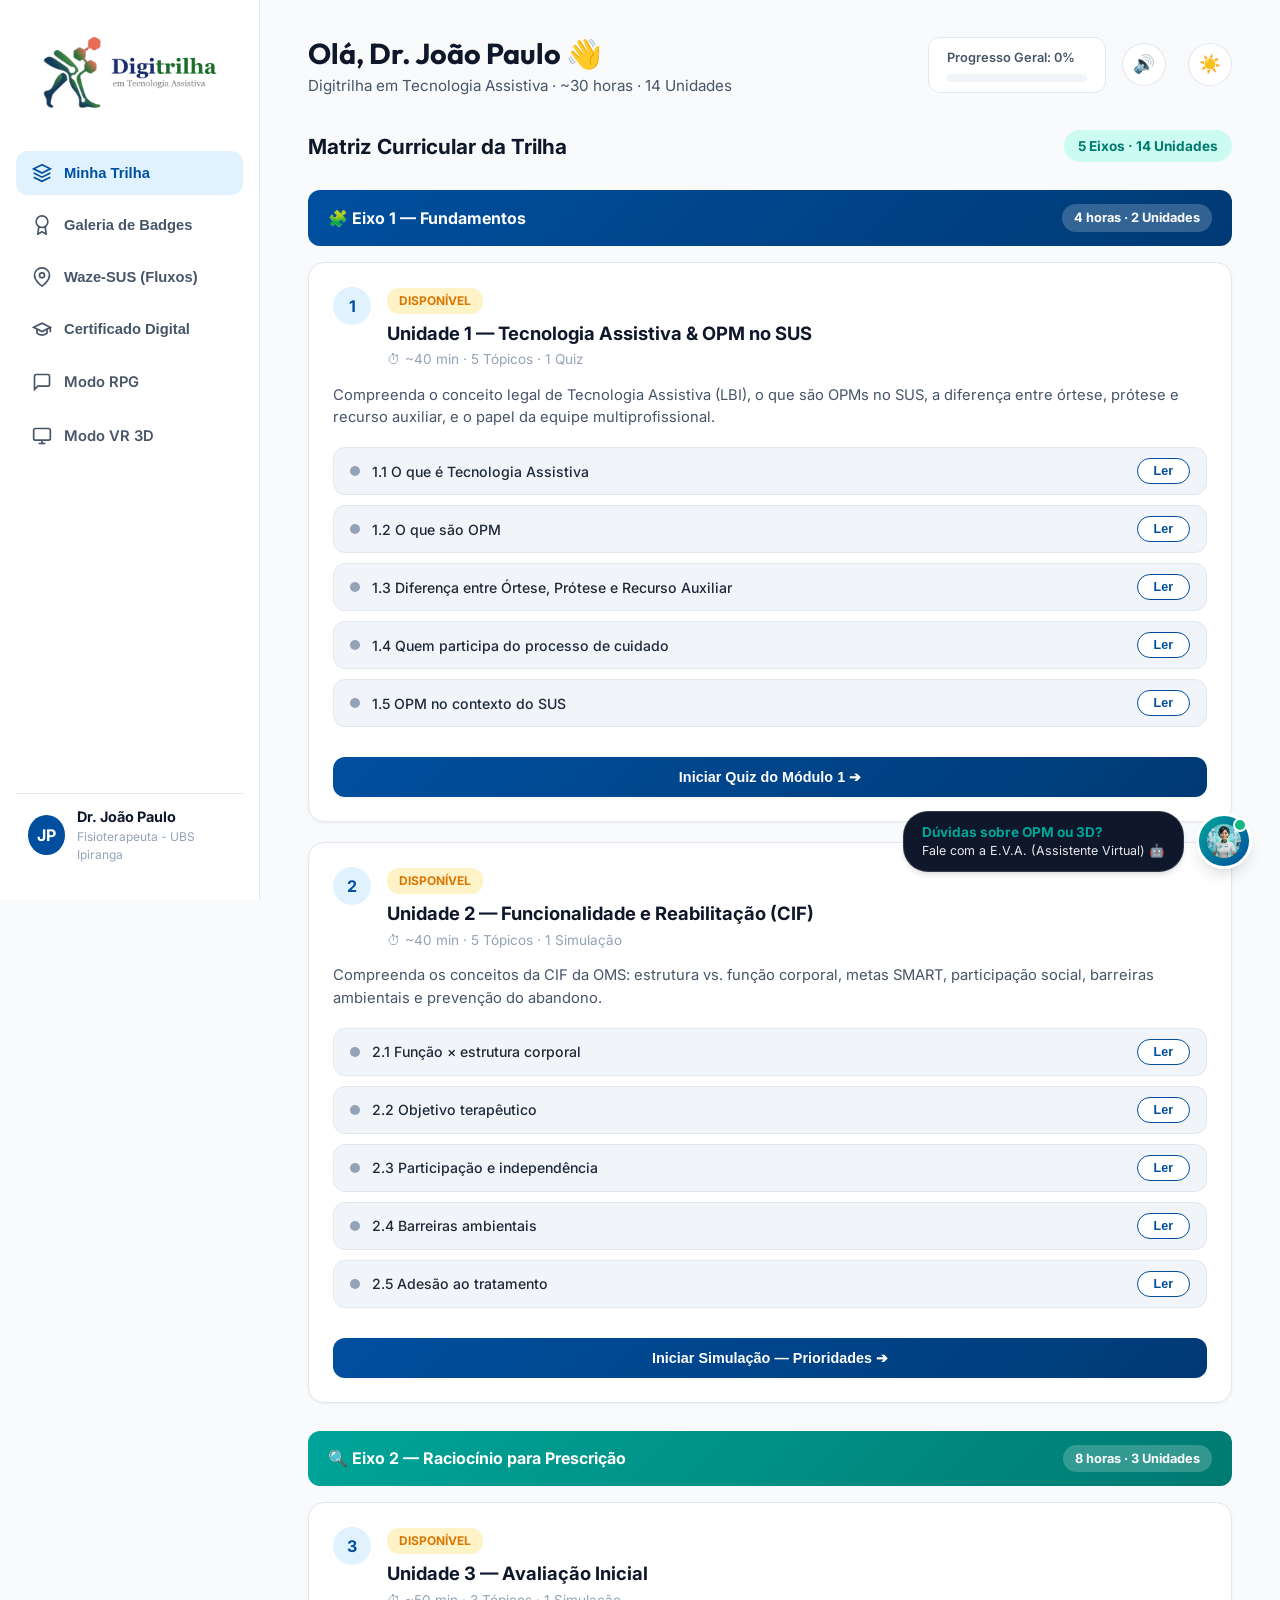
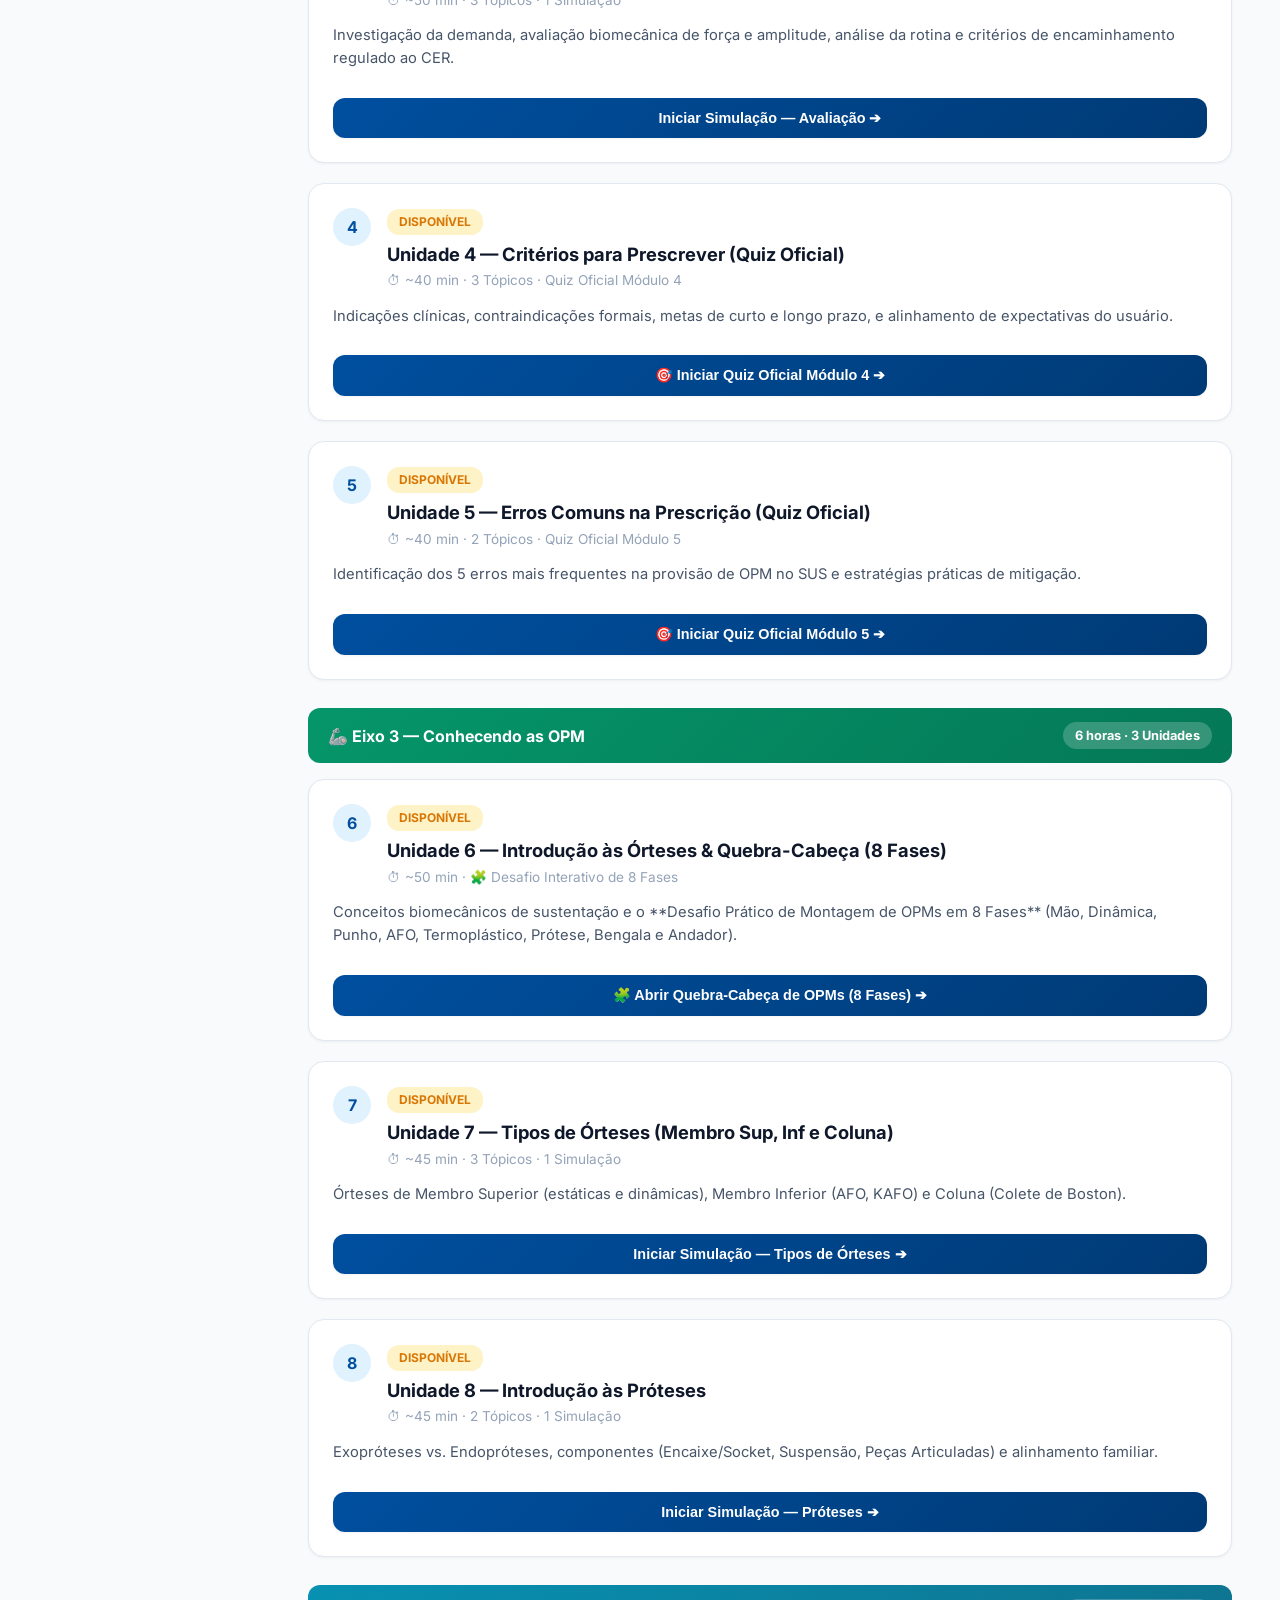
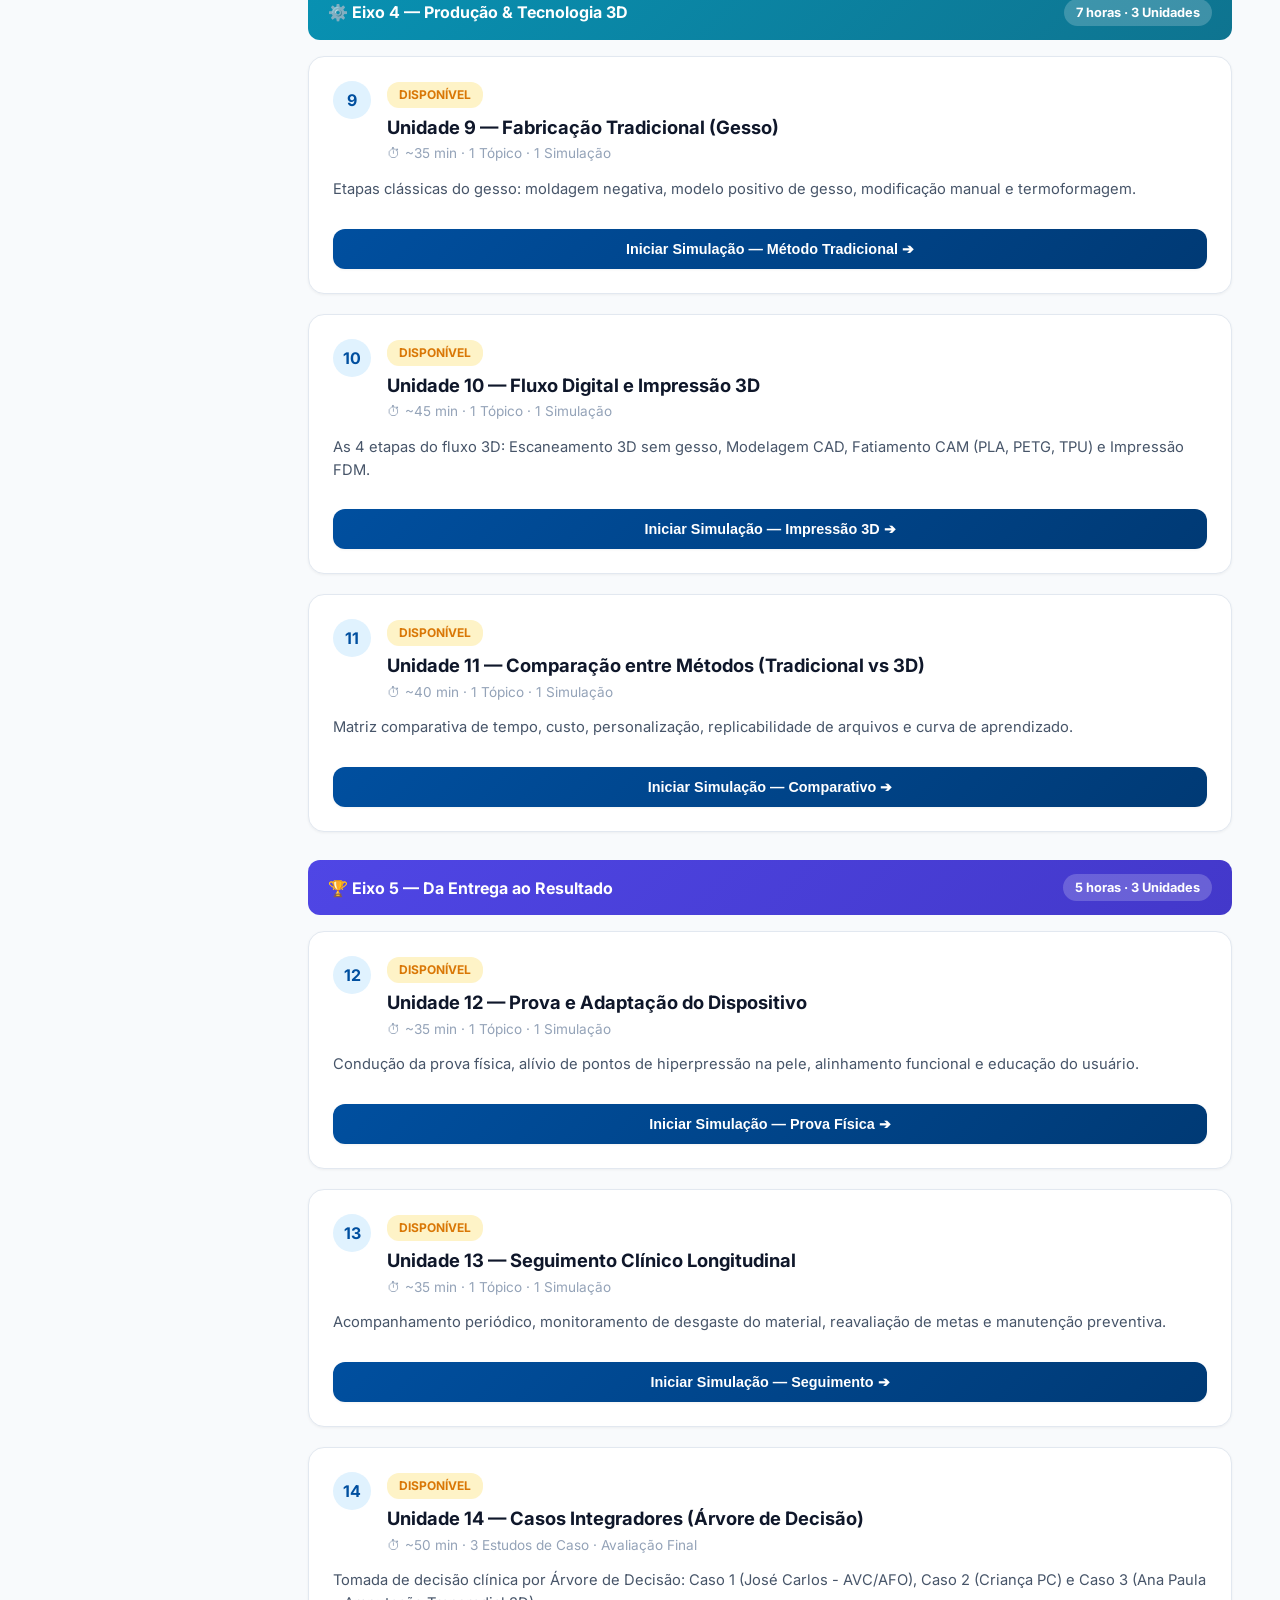
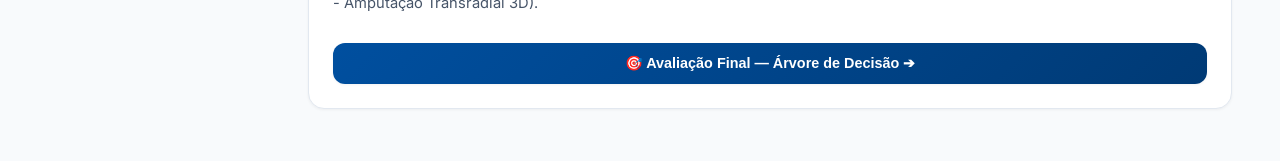
==== commit eafa26f6: "fix: Desbloqueia todas as 14 unidades, corrige botao Marcar como concluido e botoes de Quiz/Simulaca" ====
--- a/prototipo/index.html
+++ b/prototipo/index.html
@@ -104,7 +104,7 @@
                     <div class="modulo-header">
                         <div class="modulo-number">1</div>
                         <div class="modulo-meta">
-                            <span class="status-badge status-em-progresso">Em Progresso</span>
+                            <span class="status-badge status-em-progresso">Disponível</span>
                             <h4>Unidade 1 — Tecnologia Assistiva & OPM no SUS</h4>
                             <p class="modulo-duration">⏱ ~40 min · 5 Tópicos · 1 Quiz</p>
                         </div>
@@ -117,14 +117,14 @@
                         <li class="lesson-item" data-lesson-id="E1U1T4"><div class="lesson-status-icon"></div><span>1.4 Quem participa do processo de cuidado</span><button class="btn-read-lesson">Ler</button></li>
                         <li class="lesson-item" data-lesson-id="E1U1T5"><div class="lesson-status-icon"></div><span>1.5 OPM no contexto do SUS</span><button class="btn-read-lesson">Ler</button></li>
                     </ul>
-                    <button class="btn-simulation" id="btn-sim-1">Iniciar Quiz do Módulo 1 ➔</button>
-                </div>
-
-                <div class="modulo-card locked" id="modulo-2">
+                    <button class="btn-start-simulation" data-module-id="1" id="btn-sim-1">Iniciar Quiz do Módulo 1 ➔</button>
+                </div>
+
+                <div class="modulo-card active" id="modulo-2">
                     <div class="modulo-header">
                         <div class="modulo-number">2</div>
                         <div class="modulo-meta">
-                            <span class="status-badge status-bloqueado">Bloqueado</span>
+                            <span class="status-badge status-em-progresso">Disponível</span>
                             <h4>Unidade 2 — Funcionalidade e Reabilitação (CIF)</h4>
                             <p class="modulo-duration">⏱ ~40 min · 5 Tópicos · 1 Simulação</p>
                         </div>
@@ -137,7 +137,7 @@
                         <li class="lesson-item" data-lesson-id="E1U2T4"><div class="lesson-status-icon"></div><span>2.4 Barreiras ambientais</span><button class="btn-read-lesson">Ler</button></li>
                         <li class="lesson-item" data-lesson-id="E1U2T5"><div class="lesson-status-icon"></div><span>2.5 Adesão ao tratamento</span><button class="btn-read-lesson">Ler</button></li>
                     </ul>
-                    <button class="btn-simulation locked" id="btn-sim-2">Iniciar Simulação — Prioridades ➔</button>
+                    <button class="btn-start-simulation" data-module-id="2" id="btn-sim-2">Iniciar Simulação — Prioridades ➔</button>
                 </div>
 
                 <!-- EIXO 2: RACIOCÍNIO CLÍNICO -->
@@ -146,43 +146,43 @@
                     <span class="eixo-badge">8 horas · 3 Unidades</span>
                 </div>
 
-                <div class="modulo-card locked" id="modulo-3">
+                <div class="modulo-card active" id="modulo-3">
                     <div class="modulo-header">
                         <div class="modulo-number">3</div>
                         <div class="modulo-meta">
-                            <span class="status-badge status-bloqueado">Bloqueado</span>
+                            <span class="status-badge status-em-progresso">Disponível</span>
                             <h4>Unidade 3 — Avaliação Inicial</h4>
                             <p class="modulo-duration">⏱ ~50 min · 3 Tópicos · 1 Simulação</p>
                         </div>
                     </div>
                     <p class="modulo-desc">Investigação da demanda, avaliação biomecânica de força e amplitude, análise da rotina e critérios de encaminhamento regulado ao CER.</p>
-                    <button class="btn-simulation locked" id="btn-sim-3">Iniciar Simulação — Avaliação ➔</button>
-                </div>
-
-                <div class="modulo-card locked" id="modulo-4">
+                    <button class="btn-start-simulation" data-module-id="3" id="btn-sim-3">Iniciar Simulação — Avaliação ➔</button>
+                </div>
+
+                <div class="modulo-card active" id="modulo-4">
                     <div class="modulo-header">
                         <div class="modulo-number">4</div>
                         <div class="modulo-meta">
-                            <span class="status-badge status-bloqueado">Bloqueado</span>
+                            <span class="status-badge status-em-progresso">Disponível</span>
                             <h4>Unidade 4 — Critérios para Prescrever (Quiz Oficial)</h4>
                             <p class="modulo-duration">⏱ ~40 min · 3 Tópicos · Quiz Oficial Módulo 4</p>
                         </div>
                     </div>
                     <p class="modulo-desc">Indicações clínicas, contraindicações formais, metas de curto e longo prazo, e alinhamento de expectativas do usuário.</p>
-                    <button class="btn-simulation locked" id="btn-sim-4">🎯 Iniciar Quiz Oficial Módulo 4 ➔</button>
-                </div>
-
-                <div class="modulo-card locked" id="modulo-5">
+                    <button class="btn-start-simulation" data-module-id="4" id="btn-sim-4">🎯 Iniciar Quiz Oficial Módulo 4 ➔</button>
+                </div>
+
+                <div class="modulo-card active" id="modulo-5">
                     <div class="modulo-header">
                         <div class="modulo-number">5</div>
                         <div class="modulo-meta">
-                            <span class="status-badge status-bloqueado">Bloqueado</span>
+                            <span class="status-badge status-em-progresso">Disponível</span>
                             <h4>Unidade 5 — Erros Comuns na Prescrição (Quiz Oficial)</h4>
                             <p class="modulo-duration">⏱ ~40 min · 2 Tópicos · Quiz Oficial Módulo 5</p>
                         </div>
                     </div>
                     <p class="modulo-desc">Identificação dos 5 erros mais frequentes na provisão de OPM no SUS e estratégias práticas de mitigação.</p>
-                    <button class="btn-simulation locked" id="btn-sim-5">🎯 Iniciar Quiz Oficial Módulo 5 ➔</button>
+                    <button class="btn-start-simulation" data-module-id="5" id="btn-sim-5">🎯 Iniciar Quiz Oficial Módulo 5 ➔</button>
                 </div>
 
                 <!-- EIXO 3: OPM -->
@@ -191,43 +191,43 @@
                     <span class="eixo-badge">6 horas · 3 Unidades</span>
                 </div>
 
-                <div class="modulo-card locked" id="modulo-6">
+                <div class="modulo-card active" id="modulo-6">
                     <div class="modulo-header">
                         <div class="modulo-number">6</div>
                         <div class="modulo-meta">
-                            <span class="status-badge status-bloqueado">Bloqueado</span>
+                            <span class="status-badge status-em-progresso">Disponível</span>
                             <h4>Unidade 6 — Introdução às Órteses & Quebra-Cabeça (8 Fases)</h4>
                             <p class="modulo-duration">⏱ ~50 min · 🧩 Desafio Interativo de 8 Fases</p>
                         </div>
                     </div>
                     <p class="modulo-desc">Conceitos biomecânicos de sustentação e o **Desafio Prático de Montagem de OPMs em 8 Fases** (Mão, Dinâmica, Punho, AFO, Termoplástico, Prótese, Bengala e Andador).</p>
-                    <button class="btn-simulation locked" id="btn-sim-6">🧩 Abrir Quebra-Cabeça de OPMs (8 Fases) ➔</button>
-                </div>
-
-                <div class="modulo-card locked" id="modulo-7">
+                    <button class="btn-start-simulation" data-module-id="6" id="btn-sim-6">🧩 Abrir Quebra-Cabeça de OPMs (8 Fases) ➔</button>
+                </div>
+
+                <div class="modulo-card active" id="modulo-7">
                     <div class="modulo-header">
                         <div class="modulo-number">7</div>
                         <div class="modulo-meta">
-                            <span class="status-badge status-bloqueado">Bloqueado</span>
+                            <span class="status-badge status-em-progresso">Disponível</span>
                             <h4>Unidade 7 — Tipos de Órteses (Membro Sup, Inf e Coluna)</h4>
                             <p class="modulo-duration">⏱ ~45 min · 3 Tópicos · 1 Simulação</p>
                         </div>
                     </div>
                     <p class="modulo-desc">Órteses de Membro Superior (estáticas e dinâmicas), Membro Inferior (AFO, KAFO) e Coluna (Colete de Boston).</p>
-                    <button class="btn-simulation locked" id="btn-sim-7">Iniciar Simulação — Tipos de Órteses ➔</button>
-                </div>
-
-                <div class="modulo-card locked" id="modulo-8">
+                    <button class="btn-start-simulation" data-module-id="7" id="btn-sim-7">Iniciar Simulação — Tipos de Órteses ➔</button>
+                </div>
+
+                <div class="modulo-card active" id="modulo-8">
                     <div class="modulo-header">
                         <div class="modulo-number">8</div>
                         <div class="modulo-meta">
-                            <span class="status-badge status-bloqueado">Bloqueado</span>
+                            <span class="status-badge status-em-progresso">Disponível</span>
                             <h4>Unidade 8 — Introdução às Próteses</h4>
                             <p class="modulo-duration">⏱ ~45 min · 2 Tópicos · 1 Simulação</p>
                         </div>
                     </div>
                     <p class="modulo-desc">Exopróteses vs. Endopróteses, componentes (Encaixe/Socket, Suspensão, Peças Articuladas) e alinhamento familiar.</p>
-                    <button class="btn-simulation locked" id="btn-sim-8">Iniciar Simulação — Próteses ➔</button>
+                    <button class="btn-start-simulation" data-module-id="8" id="btn-sim-8">Iniciar Simulação — Próteses ➔</button>
                 </div>
 
                 <!-- EIXO 4: PRODUÇÃO & 3D -->
@@ -236,43 +236,43 @@
                     <span class="eixo-badge">7 horas · 3 Unidades</span>
                 </div>
 
-                <div class="modulo-card locked" id="modulo-9">
+                <div class="modulo-card active" id="modulo-9">
                     <div class="modulo-header">
                         <div class="modulo-number">9</div>
                         <div class="modulo-meta">
-                            <span class="status-badge status-bloqueado">Bloqueado</span>
+                            <span class="status-badge status-em-progresso">Disponível</span>
                             <h4>Unidade 9 — Fabricação Tradicional (Gesso)</h4>
                             <p class="modulo-duration">⏱ ~35 min · 1 Tópico · 1 Simulação</p>
                         </div>
                     </div>
                     <p class="modulo-desc">Etapas clássicas do gesso: moldagem negativa, modelo positivo de gesso, modificação manual e termoformagem.</p>
-                    <button class="btn-simulation locked" id="btn-sim-9">Iniciar Simulação — Método Tradicional ➔</button>
-                </div>
-
-                <div class="modulo-card locked" id="modulo-10">
+                    <button class="btn-start-simulation" data-module-id="9" id="btn-sim-9">Iniciar Simulação — Método Tradicional ➔</button>
+                </div>
+
+                <div class="modulo-card active" id="modulo-10">
                     <div class="modulo-header">
                         <div class="modulo-number">10</div>
                         <div class="modulo-meta">
-                            <span class="status-badge status-bloqueado">Bloqueado</span>
+                            <span class="status-badge status-em-progresso">Disponível</span>
                             <h4>Unidade 10 — Fluxo Digital e Impressão 3D</h4>
                             <p class="modulo-duration">⏱ ~45 min · 1 Tópico · 1 Simulação</p>
                         </div>
                     </div>
                     <p class="modulo-desc">As 4 etapas do fluxo 3D: Escaneamento 3D sem gesso, Modelagem CAD, Fatiamento CAM (PLA, PETG, TPU) e Impressão FDM.</p>
-                    <button class="btn-simulation locked" id="btn-sim-10">Iniciar Simulação — Impressão 3D ➔</button>
-                </div>
-
-                <div class="modulo-card locked" id="modulo-11">
+                    <button class="btn-start-simulation" data-module-id="10" id="btn-sim-10">Iniciar Simulação — Impressão 3D ➔</button>
+                </div>
+
+                <div class="modulo-card active" id="modulo-11">
                     <div class="modulo-header">
                         <div class="modulo-number">11</div>
                         <div class="modulo-meta">
-                            <span class="status-badge status-bloqueado">Bloqueado</span>
+                            <span class="status-badge status-em-progresso">Disponível</span>
                             <h4>Unidade 11 — Comparação entre Métodos (Tradicional vs 3D)</h4>
                             <p class="modulo-duration">⏱ ~40 min · 1 Tópico · 1 Simulação</p>
                         </div>
                     </div>
                     <p class="modulo-desc">Matriz comparativa de tempo, custo, personalização, replicabilidade de arquivos e curva de aprendizado.</p>
-                    <button class="btn-simulation locked" id="btn-sim-11">Iniciar Simulação — Comparativo ➔</button>
+                    <button class="btn-start-simulation" data-module-id="11" id="btn-sim-11">Iniciar Simulação — Comparativo ➔</button>
                 </div>
 
                 <!-- EIXO 5: DA ENTREGA AO RESULTADO -->
@@ -281,43 +281,43 @@
                     <span class="eixo-badge">5 horas · 3 Unidades</span>
                 </div>
 
-                <div class="modulo-card locked" id="modulo-12">
+                <div class="modulo-card active" id="modulo-12">
                     <div class="modulo-header">
                         <div class="modulo-number">12</div>
                         <div class="modulo-meta">
-                            <span class="status-badge status-bloqueado">Bloqueado</span>
+                            <span class="status-badge status-em-progresso">Disponível</span>
                             <h4>Unidade 12 — Prova e Adaptação do Dispositivo</h4>
                             <p class="modulo-duration">⏱ ~35 min · 1 Tópico · 1 Simulação</p>
                         </div>
                     </div>
                     <p class="modulo-desc">Condução da prova física, alívio de pontos de hiperpressão na pele, alinhamento funcional e educação do usuário.</p>
-                    <button class="btn-simulation locked" id="btn-sim-12">Iniciar Simulação — Prova Física ➔</button>
-                </div>
-
-                <div class="modulo-card locked" id="modulo-13">
+                    <button class="btn-start-simulation" data-module-id="12" id="btn-sim-12">Iniciar Simulação — Prova Física ➔</button>
+                </div>
+
+                <div class="modulo-card active" id="modulo-13">
                     <div class="modulo-header">
                         <div class="modulo-number">13</div>
                         <div class="modulo-meta">
-                            <span class="status-badge status-bloqueado">Bloqueado</span>
+                            <span class="status-badge status-em-progresso">Disponível</span>
                             <h4>Unidade 13 — Seguimento Clínico Longitudinal</h4>
                             <p class="modulo-duration">⏱ ~35 min · 1 Tópico · 1 Simulação</p>
                         </div>
                     </div>
                     <p class="modulo-desc">Acompanhamento periódico, monitoramento de desgaste do material, reavaliação de metas e manutenção preventiva.</p>
-                    <button class="btn-simulation locked" id="btn-sim-13">Iniciar Simulação — Seguimento ➔</button>
-                </div>
-
-                <div class="modulo-card locked" id="modulo-14">
+                    <button class="btn-start-simulation" data-module-id="13" id="btn-sim-13">Iniciar Simulação — Seguimento ➔</button>
+                </div>
+
+                <div class="modulo-card active" id="modulo-14">
                     <div class="modulo-header">
                         <div class="modulo-number">14</div>
                         <div class="modulo-meta">
-                            <span class="status-badge status-bloqueado">Bloqueado</span>
+                            <span class="status-badge status-em-progresso">Disponível</span>
                             <h4>Unidade 14 — Casos Integradores (Árvore de Decisão)</h4>
                             <p class="modulo-duration">⏱ ~50 min · 3 Estudos de Caso · Avaliação Final</p>
                         </div>
                     </div>
                     <p class="modulo-desc">Tomada de decisão clínica por Árvore de Decisão: Caso 1 (José Carlos - AVC/AFO), Caso 2 (Criança PC) e Caso 3 (Ana Paula - Amputação Transradial 3D).</p>
-                    <button class="btn-simulation locked" id="btn-sim-14">🎯 Avaliação Final — Árvore de Decisão ➔</button>
+                    <button class="btn-start-simulation" data-module-id="14" id="btn-sim-14">🎯 Avaliação Final — Árvore de Decisão ➔</button>
                 </div>
             </div>
 
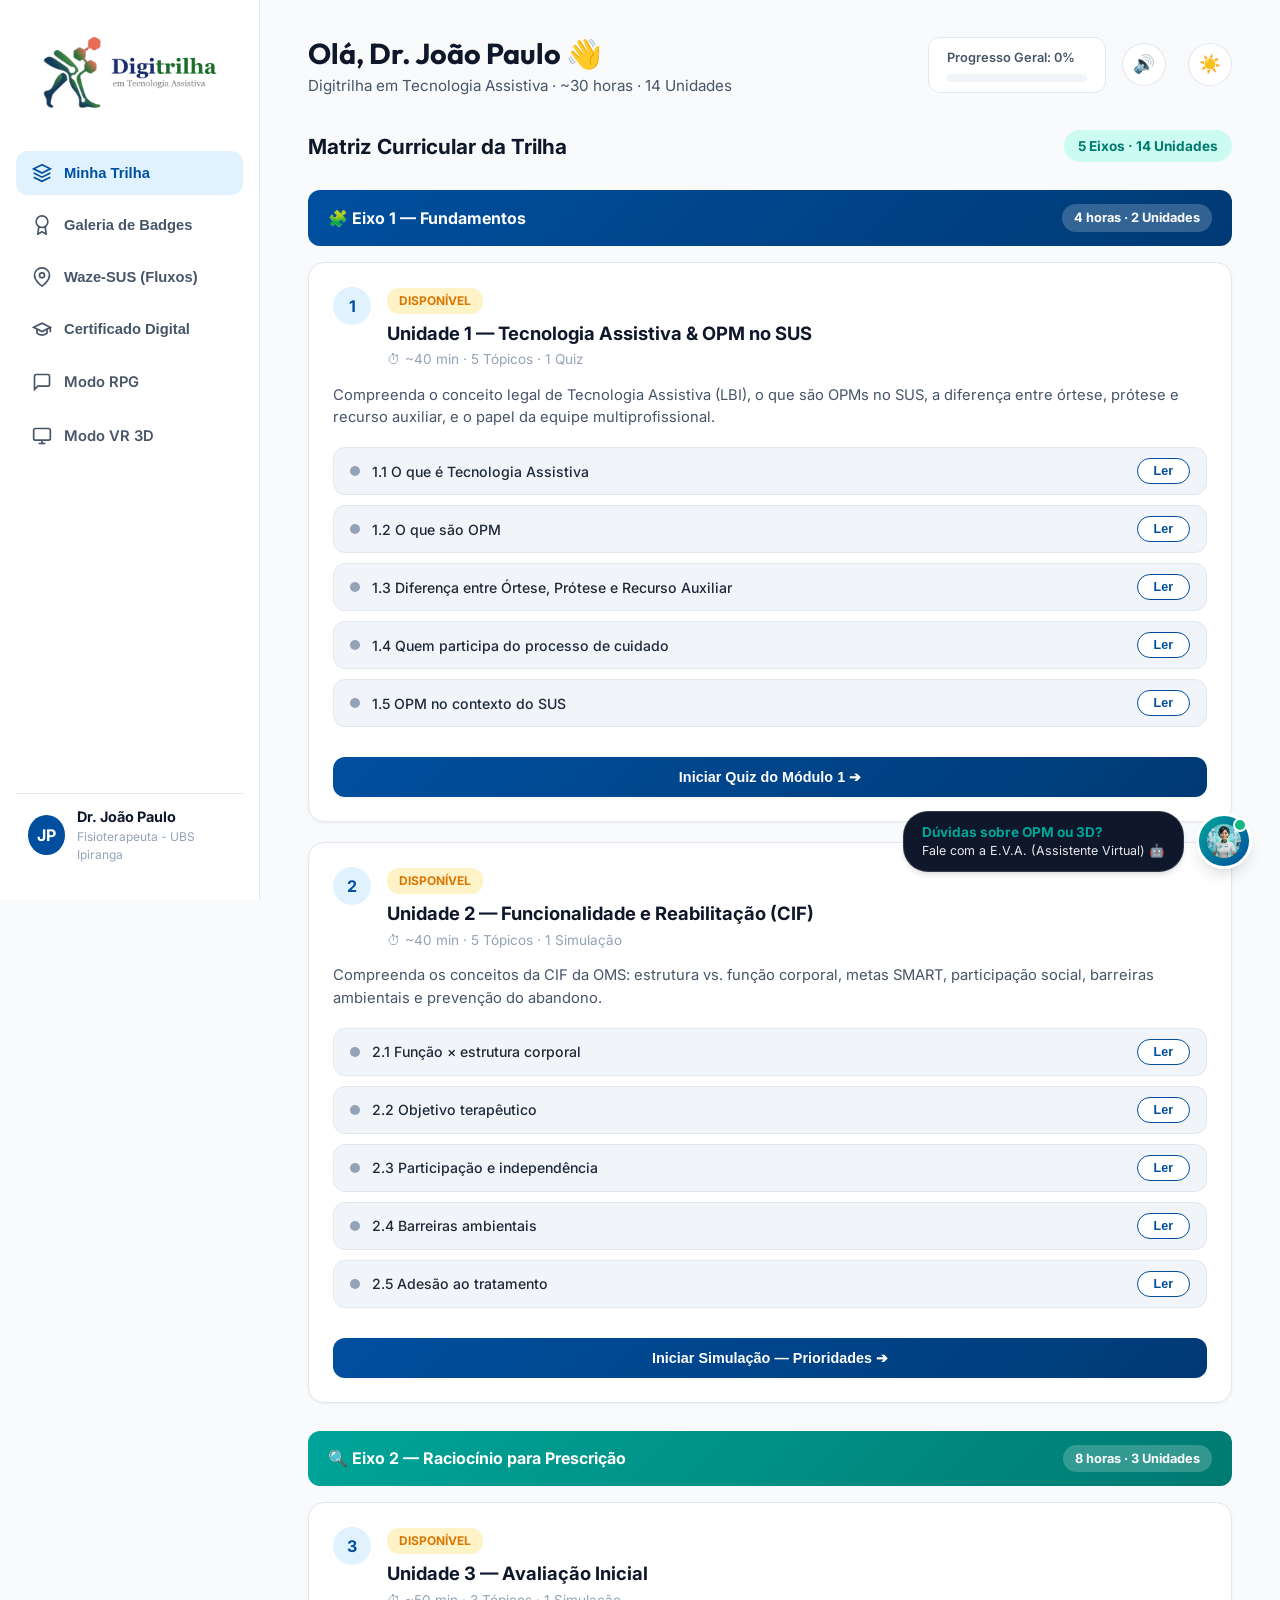
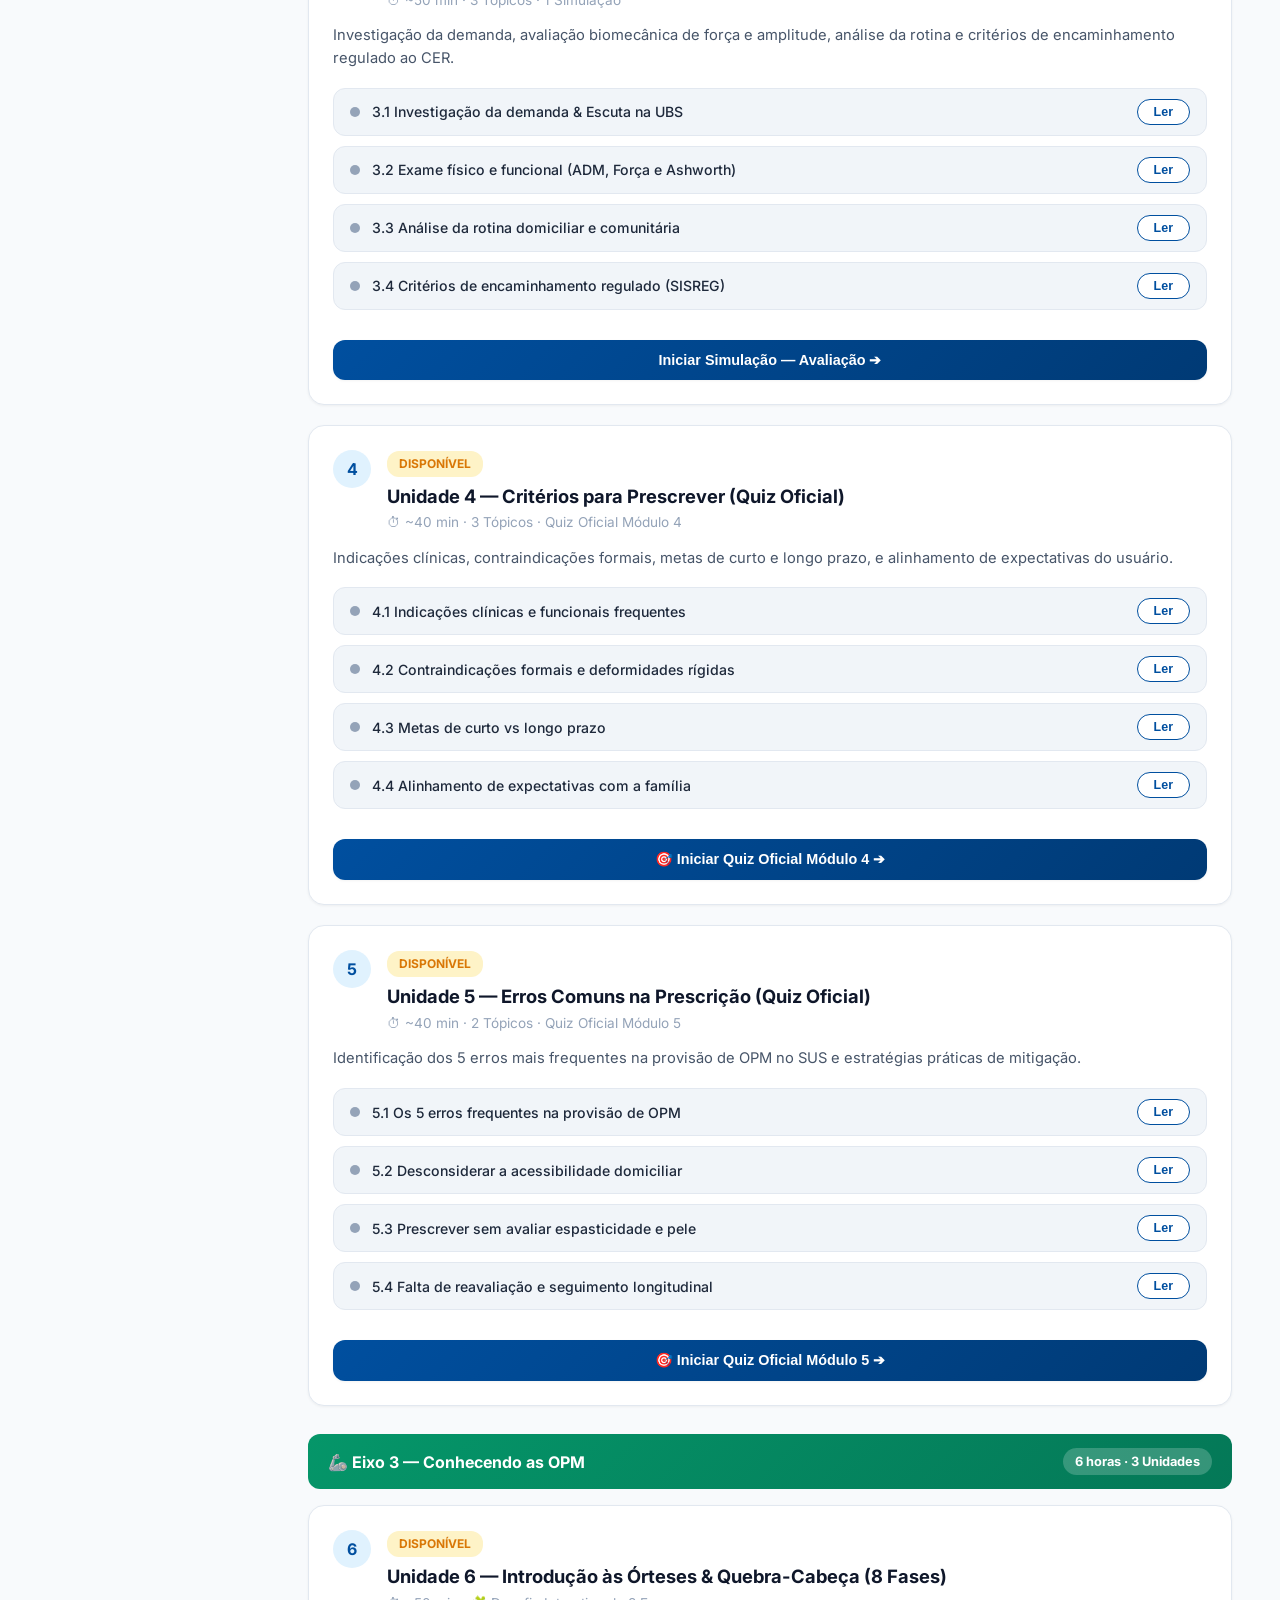
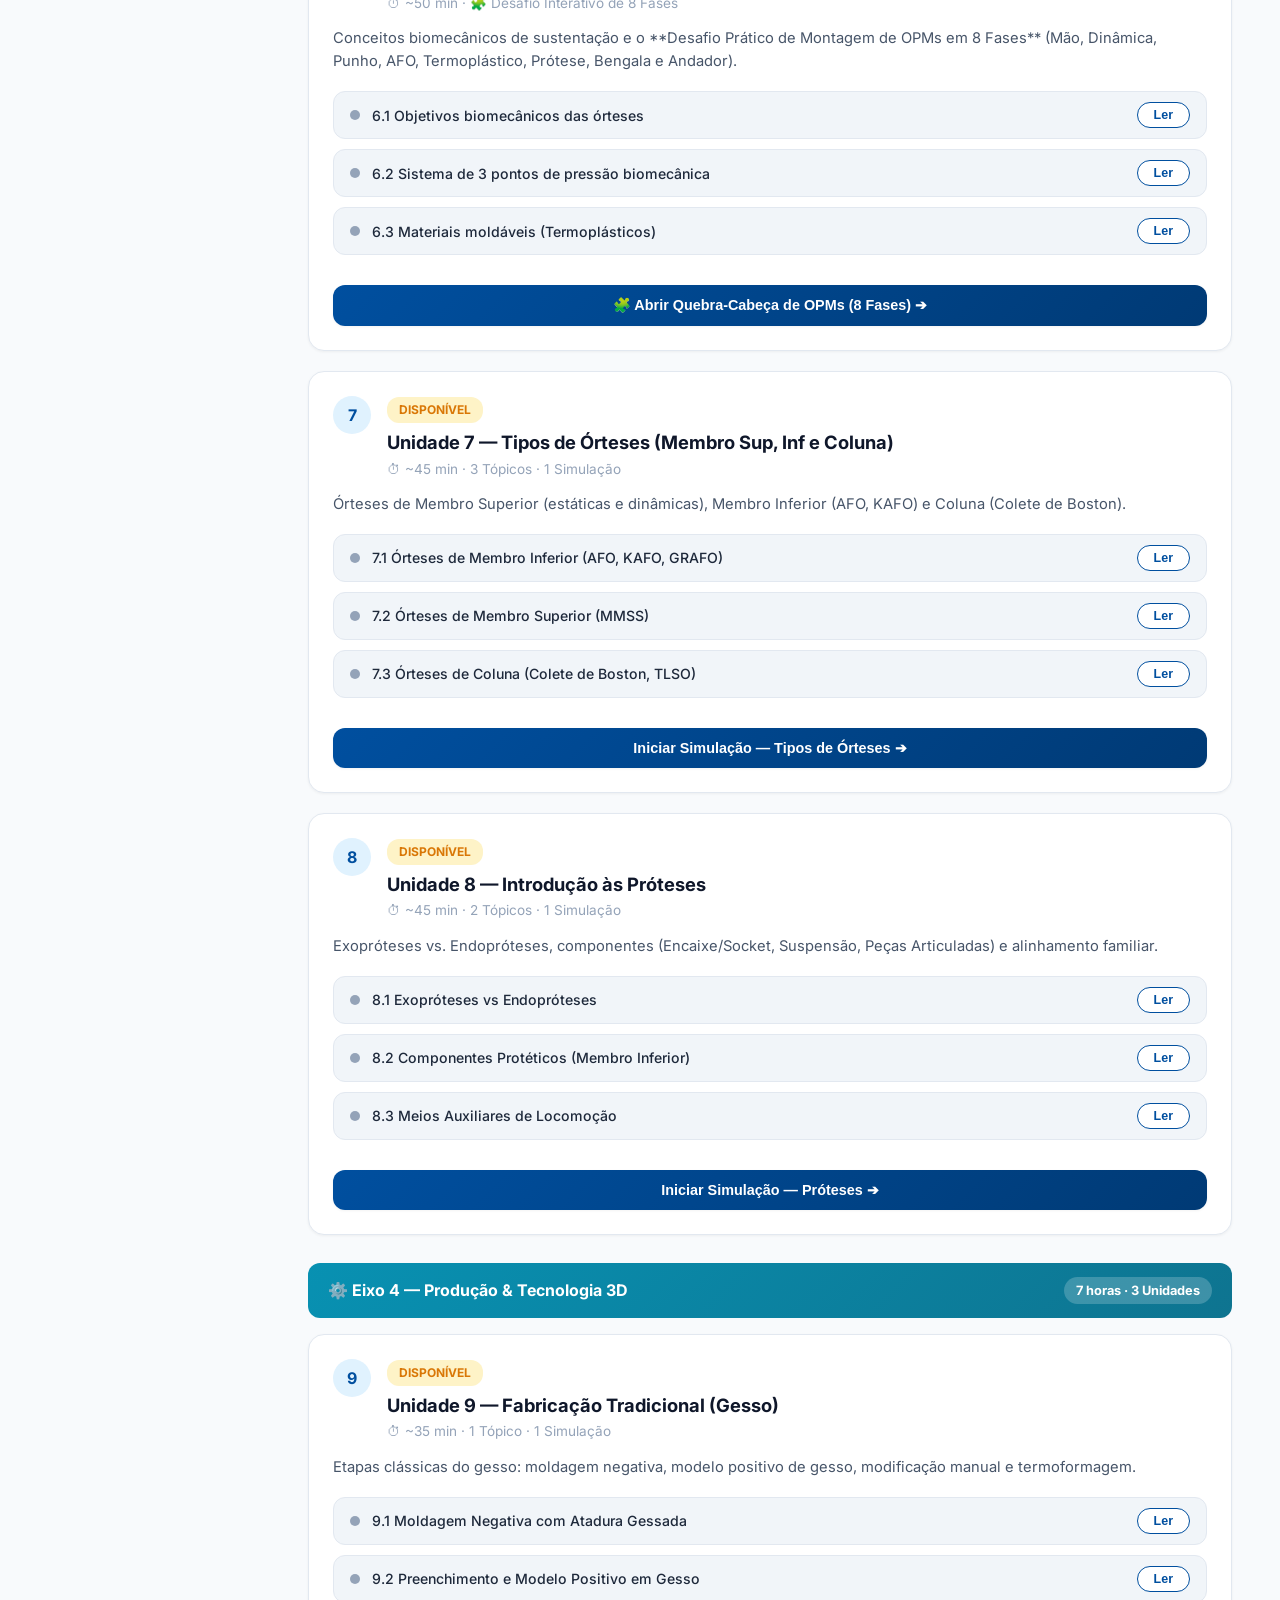
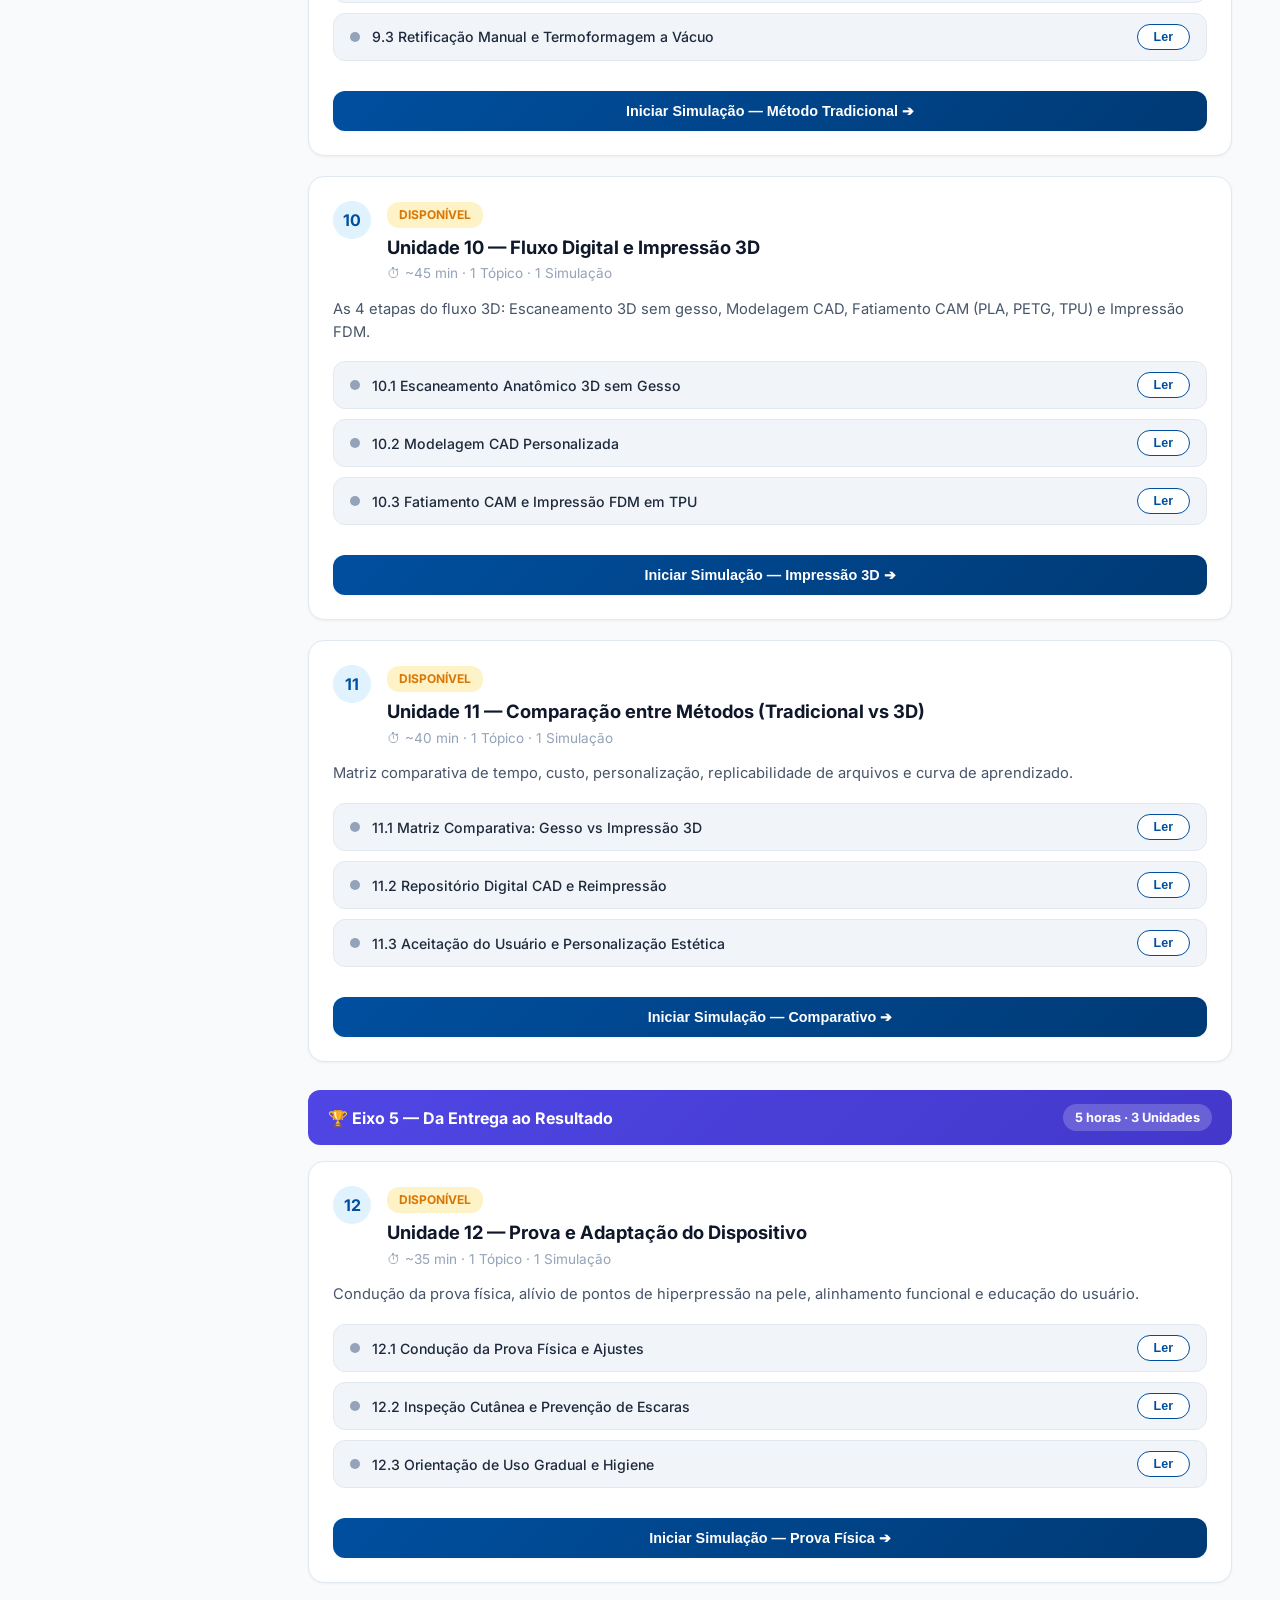
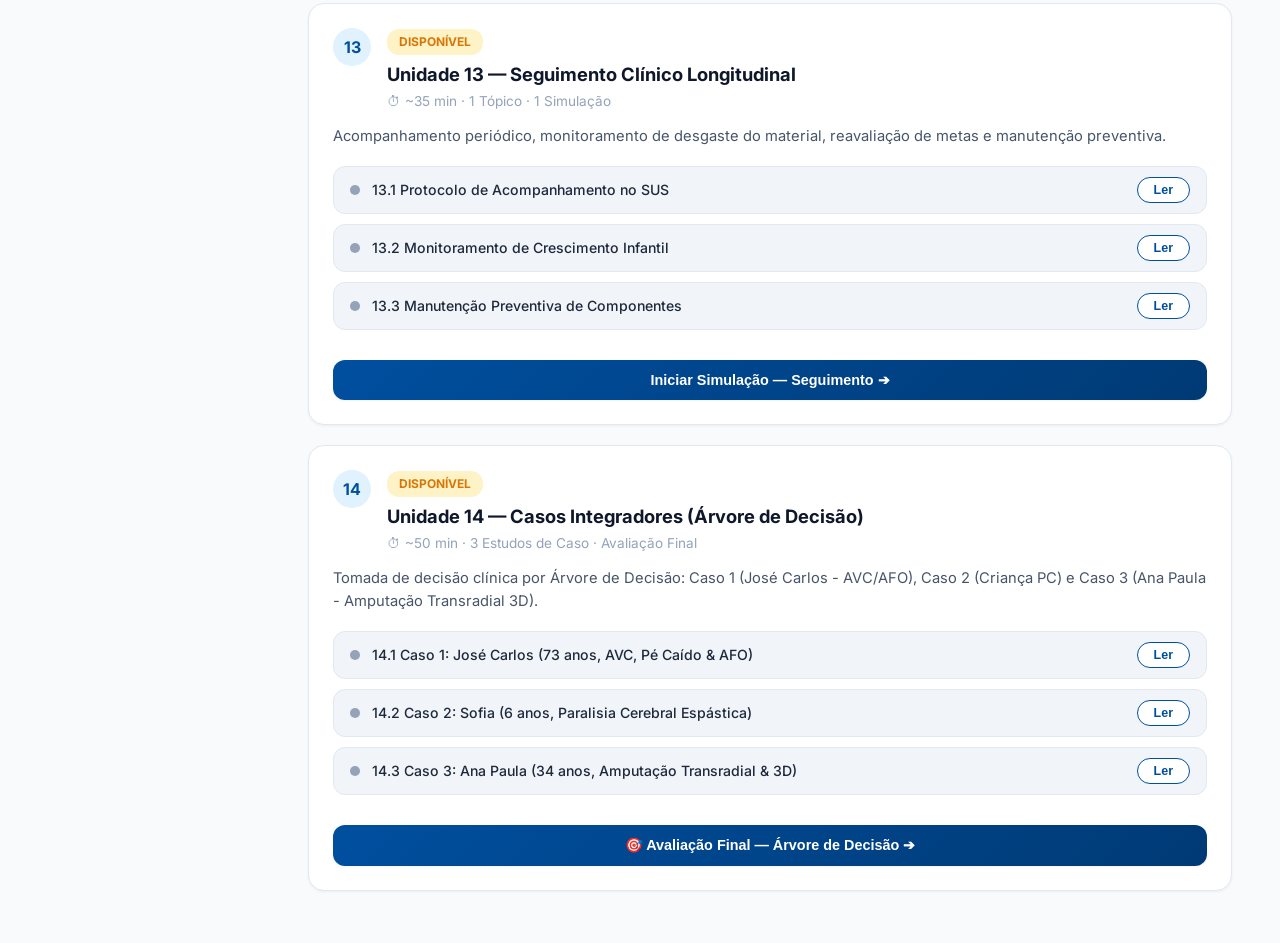
==== commit 2576286d: "feat: Adiciona listas de topicos e textos pedagogicos completos para todas as 14 Unidades (Eixos 1 a" ====
--- a/prototipo/index.html
+++ b/prototipo/index.html
@@ -156,6 +156,12 @@
                         </div>
                     </div>
                     <p class="modulo-desc">Investigação da demanda, avaliação biomecânica de força e amplitude, análise da rotina e critérios de encaminhamento regulado ao CER.</p>
+                    <ul class="lesson-list">
+                        <li class="lesson-item" data-lesson-id="E2U3T1"><div class="lesson-status-icon"></div><span>3.1 Investigação da demanda & Escuta na UBS</span><button class="btn-read-lesson">Ler</button></li>
+                        <li class="lesson-item" data-lesson-id="E2U3T2"><div class="lesson-status-icon"></div><span>3.2 Exame físico e funcional (ADM, Força e Ashworth)</span><button class="btn-read-lesson">Ler</button></li>
+                        <li class="lesson-item" data-lesson-id="E2U3T3"><div class="lesson-status-icon"></div><span>3.3 Análise da rotina domiciliar e comunitária</span><button class="btn-read-lesson">Ler</button></li>
+                        <li class="lesson-item" data-lesson-id="E2U3T4"><div class="lesson-status-icon"></div><span>3.4 Critérios de encaminhamento regulado (SISREG)</span><button class="btn-read-lesson">Ler</button></li>
+                    </ul>
                     <button class="btn-start-simulation" data-module-id="3" id="btn-sim-3">Iniciar Simulação — Avaliação ➔</button>
                 </div>
 
@@ -169,6 +175,12 @@
                         </div>
                     </div>
                     <p class="modulo-desc">Indicações clínicas, contraindicações formais, metas de curto e longo prazo, e alinhamento de expectativas do usuário.</p>
+                    <ul class="lesson-list">
+                        <li class="lesson-item" data-lesson-id="E2U4T1"><div class="lesson-status-icon"></div><span>4.1 Indicações clínicas e funcionais frequentes</span><button class="btn-read-lesson">Ler</button></li>
+                        <li class="lesson-item" data-lesson-id="E2U4T2"><div class="lesson-status-icon"></div><span>4.2 Contraindicações formais e deformidades rígidas</span><button class="btn-read-lesson">Ler</button></li>
+                        <li class="lesson-item" data-lesson-id="E2U4T3"><div class="lesson-status-icon"></div><span>4.3 Metas de curto vs longo prazo</span><button class="btn-read-lesson">Ler</button></li>
+                        <li class="lesson-item" data-lesson-id="E2U4T4"><div class="lesson-status-icon"></div><span>4.4 Alinhamento de expectativas com a família</span><button class="btn-read-lesson">Ler</button></li>
+                    </ul>
                     <button class="btn-start-simulation" data-module-id="4" id="btn-sim-4">🎯 Iniciar Quiz Oficial Módulo 4 ➔</button>
                 </div>
 
@@ -182,6 +194,12 @@
                         </div>
                     </div>
                     <p class="modulo-desc">Identificação dos 5 erros mais frequentes na provisão de OPM no SUS e estratégias práticas de mitigação.</p>
+                    <ul class="lesson-list">
+                        <li class="lesson-item" data-lesson-id="E2U5T1"><div class="lesson-status-icon"></div><span>5.1 Os 5 erros frequentes na provisão de OPM</span><button class="btn-read-lesson">Ler</button></li>
+                        <li class="lesson-item" data-lesson-id="E2U5T2"><div class="lesson-status-icon"></div><span>5.2 Desconsiderar a acessibilidade domiciliar</span><button class="btn-read-lesson">Ler</button></li>
+                        <li class="lesson-item" data-lesson-id="E2U5T3"><div class="lesson-status-icon"></div><span>5.3 Prescrever sem avaliar espasticidade e pele</span><button class="btn-read-lesson">Ler</button></li>
+                        <li class="lesson-item" data-lesson-id="E2U5T4"><div class="lesson-status-icon"></div><span>5.4 Falta de reavaliação e seguimento longitudinal</span><button class="btn-read-lesson">Ler</button></li>
+                    </ul>
                     <button class="btn-start-simulation" data-module-id="5" id="btn-sim-5">🎯 Iniciar Quiz Oficial Módulo 5 ➔</button>
                 </div>
 
@@ -201,6 +219,11 @@
                         </div>
                     </div>
                     <p class="modulo-desc">Conceitos biomecânicos de sustentação e o **Desafio Prático de Montagem de OPMs em 8 Fases** (Mão, Dinâmica, Punho, AFO, Termoplástico, Prótese, Bengala e Andador).</p>
+                    <ul class="lesson-list">
+                        <li class="lesson-item" data-lesson-id="E3U6T1"><div class="lesson-status-icon"></div><span>6.1 Objetivos biomecânicos das órteses</span><button class="btn-read-lesson">Ler</button></li>
+                        <li class="lesson-item" data-lesson-id="E3U6T2"><div class="lesson-status-icon"></div><span>6.2 Sistema de 3 pontos de pressão biomecânica</span><button class="btn-read-lesson">Ler</button></li>
+                        <li class="lesson-item" data-lesson-id="E3U6T3"><div class="lesson-status-icon"></div><span>6.3 Materiais moldáveis (Termoplásticos)</span><button class="btn-read-lesson">Ler</button></li>
+                    </ul>
                     <button class="btn-start-simulation" data-module-id="6" id="btn-sim-6">🧩 Abrir Quebra-Cabeça de OPMs (8 Fases) ➔</button>
                 </div>
 
@@ -214,6 +237,11 @@
                         </div>
                     </div>
                     <p class="modulo-desc">Órteses de Membro Superior (estáticas e dinâmicas), Membro Inferior (AFO, KAFO) e Coluna (Colete de Boston).</p>
+                    <ul class="lesson-list">
+                        <li class="lesson-item" data-lesson-id="E3U7T1"><div class="lesson-status-icon"></div><span>7.1 Órteses de Membro Inferior (AFO, KAFO, GRAFO)</span><button class="btn-read-lesson">Ler</button></li>
+                        <li class="lesson-item" data-lesson-id="E3U7T2"><div class="lesson-status-icon"></div><span>7.2 Órteses de Membro Superior (MMSS)</span><button class="btn-read-lesson">Ler</button></li>
+                        <li class="lesson-item" data-lesson-id="E3U7T3"><div class="lesson-status-icon"></div><span>7.3 Órteses de Coluna (Colete de Boston, TLSO)</span><button class="btn-read-lesson">Ler</button></li>
+                    </ul>
                     <button class="btn-start-simulation" data-module-id="7" id="btn-sim-7">Iniciar Simulação — Tipos de Órteses ➔</button>
                 </div>
 
@@ -227,6 +255,11 @@
                         </div>
                     </div>
                     <p class="modulo-desc">Exopróteses vs. Endopróteses, componentes (Encaixe/Socket, Suspensão, Peças Articuladas) e alinhamento familiar.</p>
+                    <ul class="lesson-list">
+                        <li class="lesson-item" data-lesson-id="E3U8T1"><div class="lesson-status-icon"></div><span>8.1 Exopróteses vs Endopróteses</span><button class="btn-read-lesson">Ler</button></li>
+                        <li class="lesson-item" data-lesson-id="E3U8T2"><div class="lesson-status-icon"></div><span>8.2 Componentes Protéticos (Membro Inferior)</span><button class="btn-read-lesson">Ler</button></li>
+                        <li class="lesson-item" data-lesson-id="E3U8T3"><div class="lesson-status-icon"></div><span>8.3 Meios Auxiliares de Locomoção</span><button class="btn-read-lesson">Ler</button></li>
+                    </ul>
                     <button class="btn-start-simulation" data-module-id="8" id="btn-sim-8">Iniciar Simulação — Próteses ➔</button>
                 </div>
 
@@ -246,6 +279,11 @@
                         </div>
                     </div>
                     <p class="modulo-desc">Etapas clássicas do gesso: moldagem negativa, modelo positivo de gesso, modificação manual e termoformagem.</p>
+                    <ul class="lesson-list">
+                        <li class="lesson-item" data-lesson-id="E4U9T1"><div class="lesson-status-icon"></div><span>9.1 Moldagem Negativa com Atadura Gessada</span><button class="btn-read-lesson">Ler</button></li>
+                        <li class="lesson-item" data-lesson-id="E4U9T2"><div class="lesson-status-icon"></div><span>9.2 Preenchimento e Modelo Positivo em Gesso</span><button class="btn-read-lesson">Ler</button></li>
+                        <li class="lesson-item" data-lesson-id="E4U9T3"><div class="lesson-status-icon"></div><span>9.3 Retificação Manual e Termoformagem a Vácuo</span><button class="btn-read-lesson">Ler</button></li>
+                    </ul>
                     <button class="btn-start-simulation" data-module-id="9" id="btn-sim-9">Iniciar Simulação — Método Tradicional ➔</button>
                 </div>
 
@@ -259,6 +297,11 @@
                         </div>
                     </div>
                     <p class="modulo-desc">As 4 etapas do fluxo 3D: Escaneamento 3D sem gesso, Modelagem CAD, Fatiamento CAM (PLA, PETG, TPU) e Impressão FDM.</p>
+                    <ul class="lesson-list">
+                        <li class="lesson-item" data-lesson-id="E4U10T1"><div class="lesson-status-icon"></div><span>10.1 Escaneamento Anatômico 3D sem Gesso</span><button class="btn-read-lesson">Ler</button></li>
+                        <li class="lesson-item" data-lesson-id="E4U10T2"><div class="lesson-status-icon"></div><span>10.2 Modelagem CAD Personalizada</span><button class="btn-read-lesson">Ler</button></li>
+                        <li class="lesson-item" data-lesson-id="E4U10T3"><div class="lesson-status-icon"></div><span>10.3 Fatiamento CAM e Impressão FDM em TPU</span><button class="btn-read-lesson">Ler</button></li>
+                    </ul>
                     <button class="btn-start-simulation" data-module-id="10" id="btn-sim-10">Iniciar Simulação — Impressão 3D ➔</button>
                 </div>
 
@@ -272,6 +315,11 @@
                         </div>
                     </div>
                     <p class="modulo-desc">Matriz comparativa de tempo, custo, personalização, replicabilidade de arquivos e curva de aprendizado.</p>
+                    <ul class="lesson-list">
+                        <li class="lesson-item" data-lesson-id="E4U11T1"><div class="lesson-status-icon"></div><span>11.1 Matriz Comparativa: Gesso vs Impressão 3D</span><button class="btn-read-lesson">Ler</button></li>
+                        <li class="lesson-item" data-lesson-id="E4U11T2"><div class="lesson-status-icon"></div><span>11.2 Repositório Digital CAD e Reimpressão</span><button class="btn-read-lesson">Ler</button></li>
+                        <li class="lesson-item" data-lesson-id="E4U11T3"><div class="lesson-status-icon"></div><span>11.3 Aceitação do Usuário e Personalização Estética</span><button class="btn-read-lesson">Ler</button></li>
+                    </ul>
                     <button class="btn-start-simulation" data-module-id="11" id="btn-sim-11">Iniciar Simulação — Comparativo ➔</button>
                 </div>
 
@@ -291,6 +339,11 @@
                         </div>
                     </div>
                     <p class="modulo-desc">Condução da prova física, alívio de pontos de hiperpressão na pele, alinhamento funcional e educação do usuário.</p>
+                    <ul class="lesson-list">
+                        <li class="lesson-item" data-lesson-id="E5U12T1"><div class="lesson-status-icon"></div><span>12.1 Condução da Prova Física e Ajustes</span><button class="btn-read-lesson">Ler</button></li>
+                        <li class="lesson-item" data-lesson-id="E5U12T2"><div class="lesson-status-icon"></div><span>12.2 Inspeção Cutânea e Prevenção de Escaras</span><button class="btn-read-lesson">Ler</button></li>
+                        <li class="lesson-item" data-lesson-id="E5U12T3"><div class="lesson-status-icon"></div><span>12.3 Orientação de Uso Gradual e Higiene</span><button class="btn-read-lesson">Ler</button></li>
+                    </ul>
                     <button class="btn-start-simulation" data-module-id="12" id="btn-sim-12">Iniciar Simulação — Prova Física ➔</button>
                 </div>
 
@@ -304,6 +357,11 @@
                         </div>
                     </div>
                     <p class="modulo-desc">Acompanhamento periódico, monitoramento de desgaste do material, reavaliação de metas e manutenção preventiva.</p>
+                    <ul class="lesson-list">
+                        <li class="lesson-item" data-lesson-id="E5U13T1"><div class="lesson-status-icon"></div><span>13.1 Protocolo de Acompanhamento no SUS</span><button class="btn-read-lesson">Ler</button></li>
+                        <li class="lesson-item" data-lesson-id="E5U13T2"><div class="lesson-status-icon"></div><span>13.2 Monitoramento de Crescimento Infantil</span><button class="btn-read-lesson">Ler</button></li>
+                        <li class="lesson-item" data-lesson-id="E5U13T3"><div class="lesson-status-icon"></div><span>13.3 Manutenção Preventiva de Componentes</span><button class="btn-read-lesson">Ler</button></li>
+                    </ul>
                     <button class="btn-start-simulation" data-module-id="13" id="btn-sim-13">Iniciar Simulação — Seguimento ➔</button>
                 </div>
 
@@ -317,6 +375,11 @@
                         </div>
                     </div>
                     <p class="modulo-desc">Tomada de decisão clínica por Árvore de Decisão: Caso 1 (José Carlos - AVC/AFO), Caso 2 (Criança PC) e Caso 3 (Ana Paula - Amputação Transradial 3D).</p>
+                    <ul class="lesson-list">
+                        <li class="lesson-item" data-lesson-id="E5U14T1"><div class="lesson-status-icon"></div><span>14.1 Caso 1: José Carlos (73 anos, AVC, Pé Caído & AFO)</span><button class="btn-read-lesson">Ler</button></li>
+                        <li class="lesson-item" data-lesson-id="E5U14T2"><div class="lesson-status-icon"></div><span>14.2 Caso 2: Sofia (6 anos, Paralisia Cerebral Espástica)</span><button class="btn-read-lesson">Ler</button></li>
+                        <li class="lesson-item" data-lesson-id="E5U14T3"><div class="lesson-status-icon"></div><span>14.3 Caso 3: Ana Paula (34 anos, Amputação Transradial & 3D)</span><button class="btn-read-lesson">Ler</button></li>
+                    </ul>
                     <button class="btn-start-simulation" data-module-id="14" id="btn-sim-14">🎯 Avaliação Final — Árvore de Decisão ➔</button>
                 </div>
             </div>
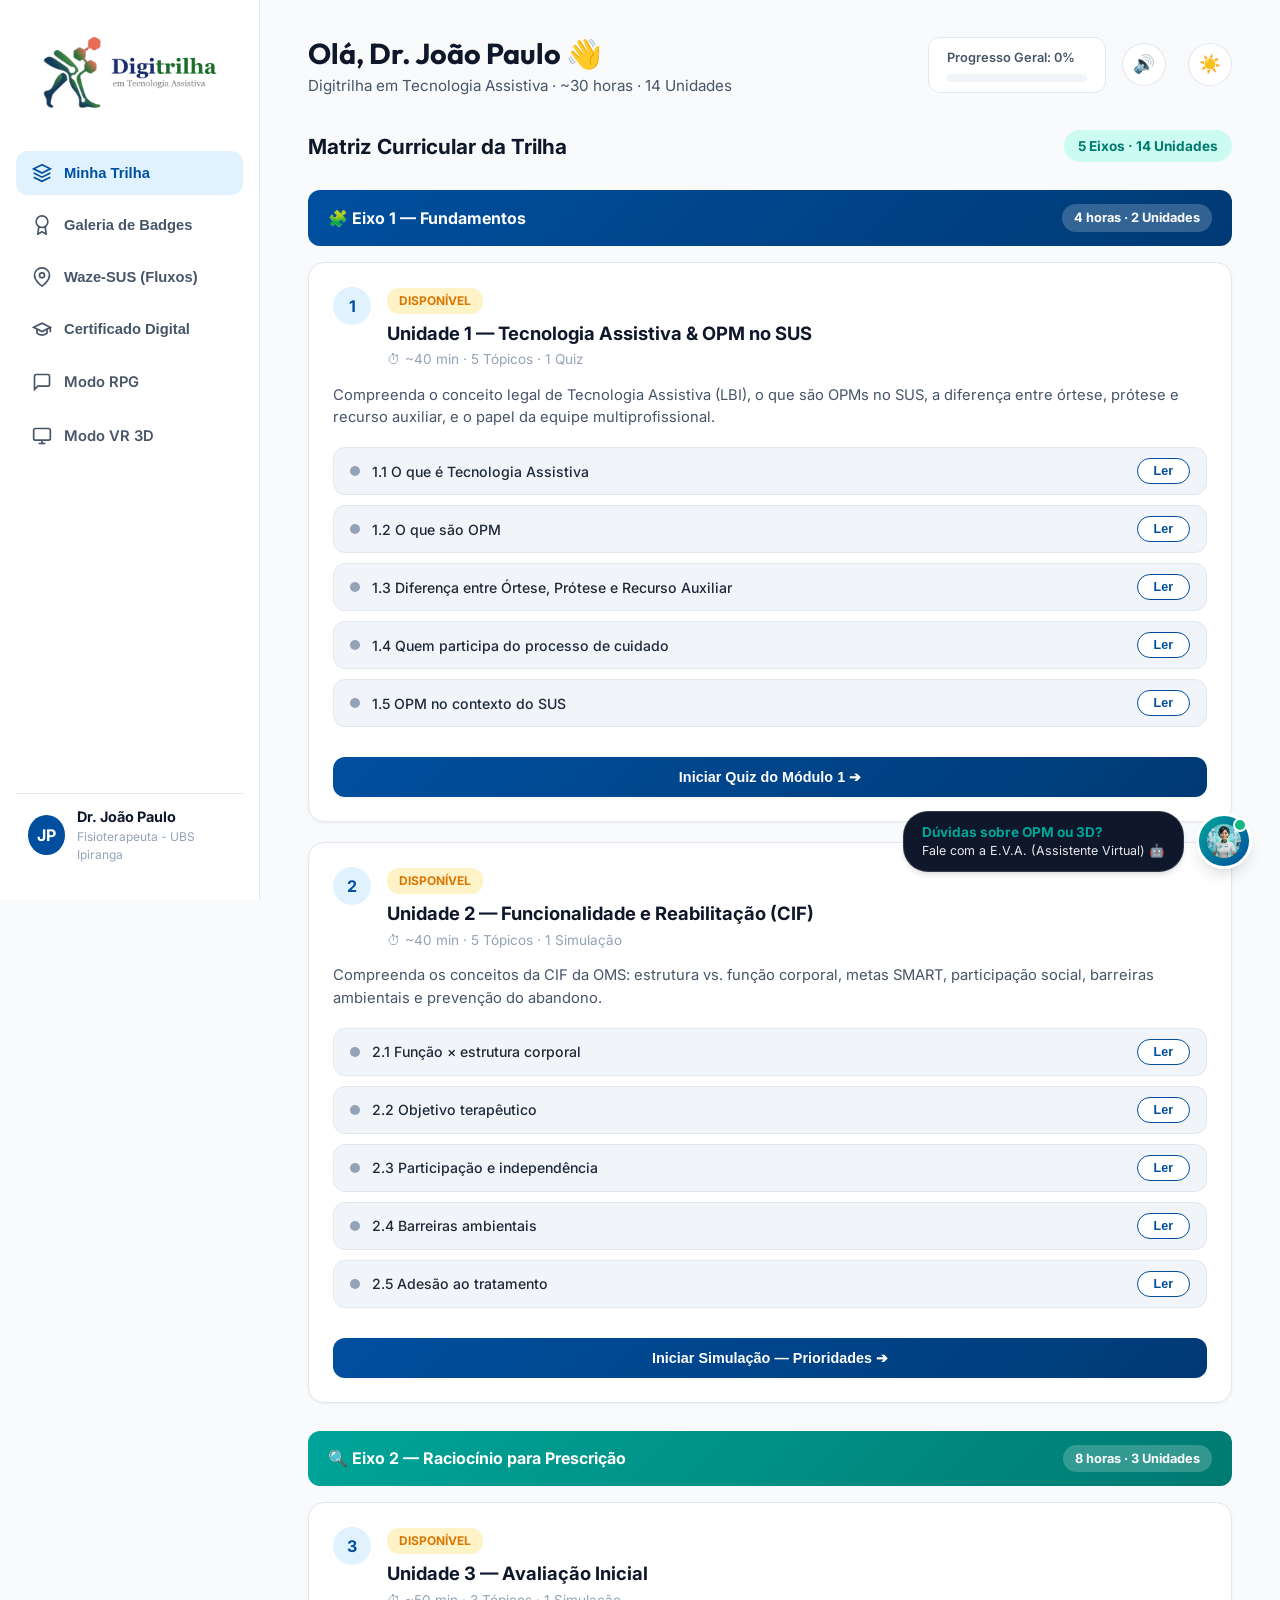
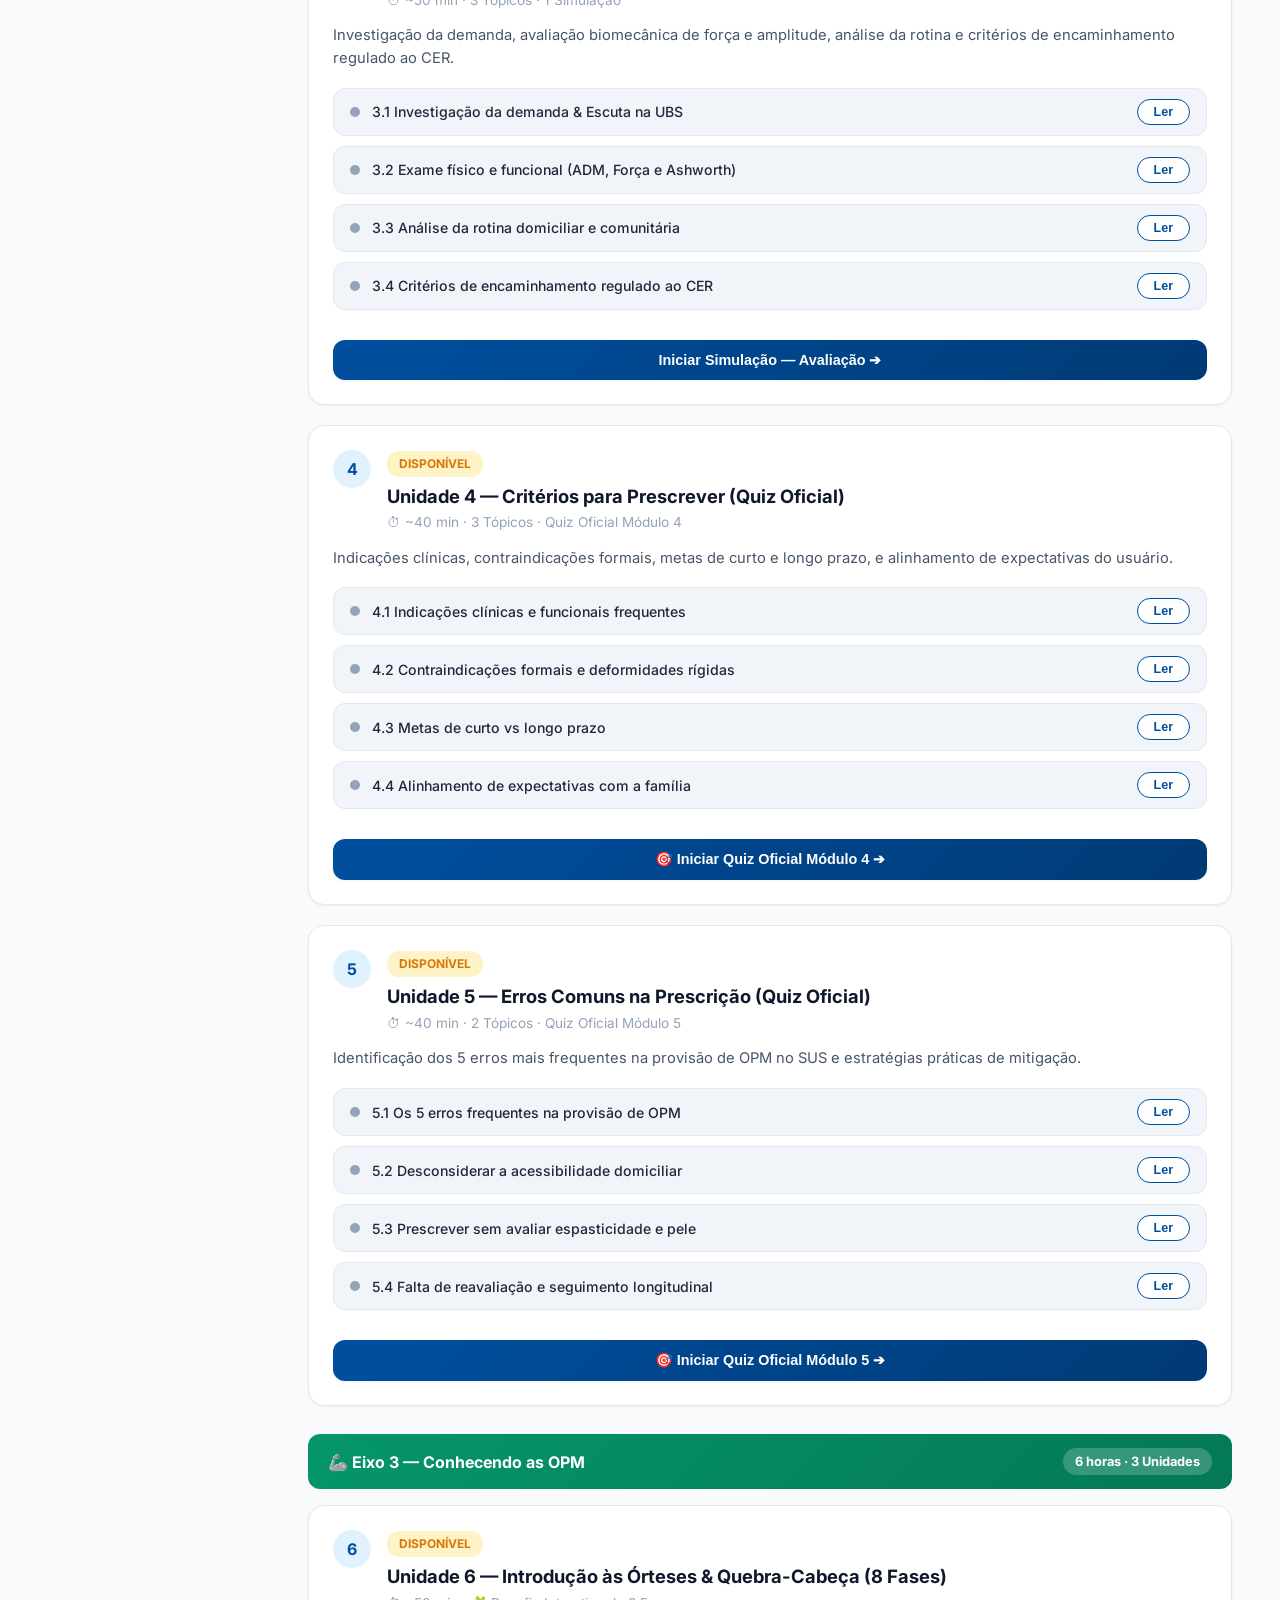
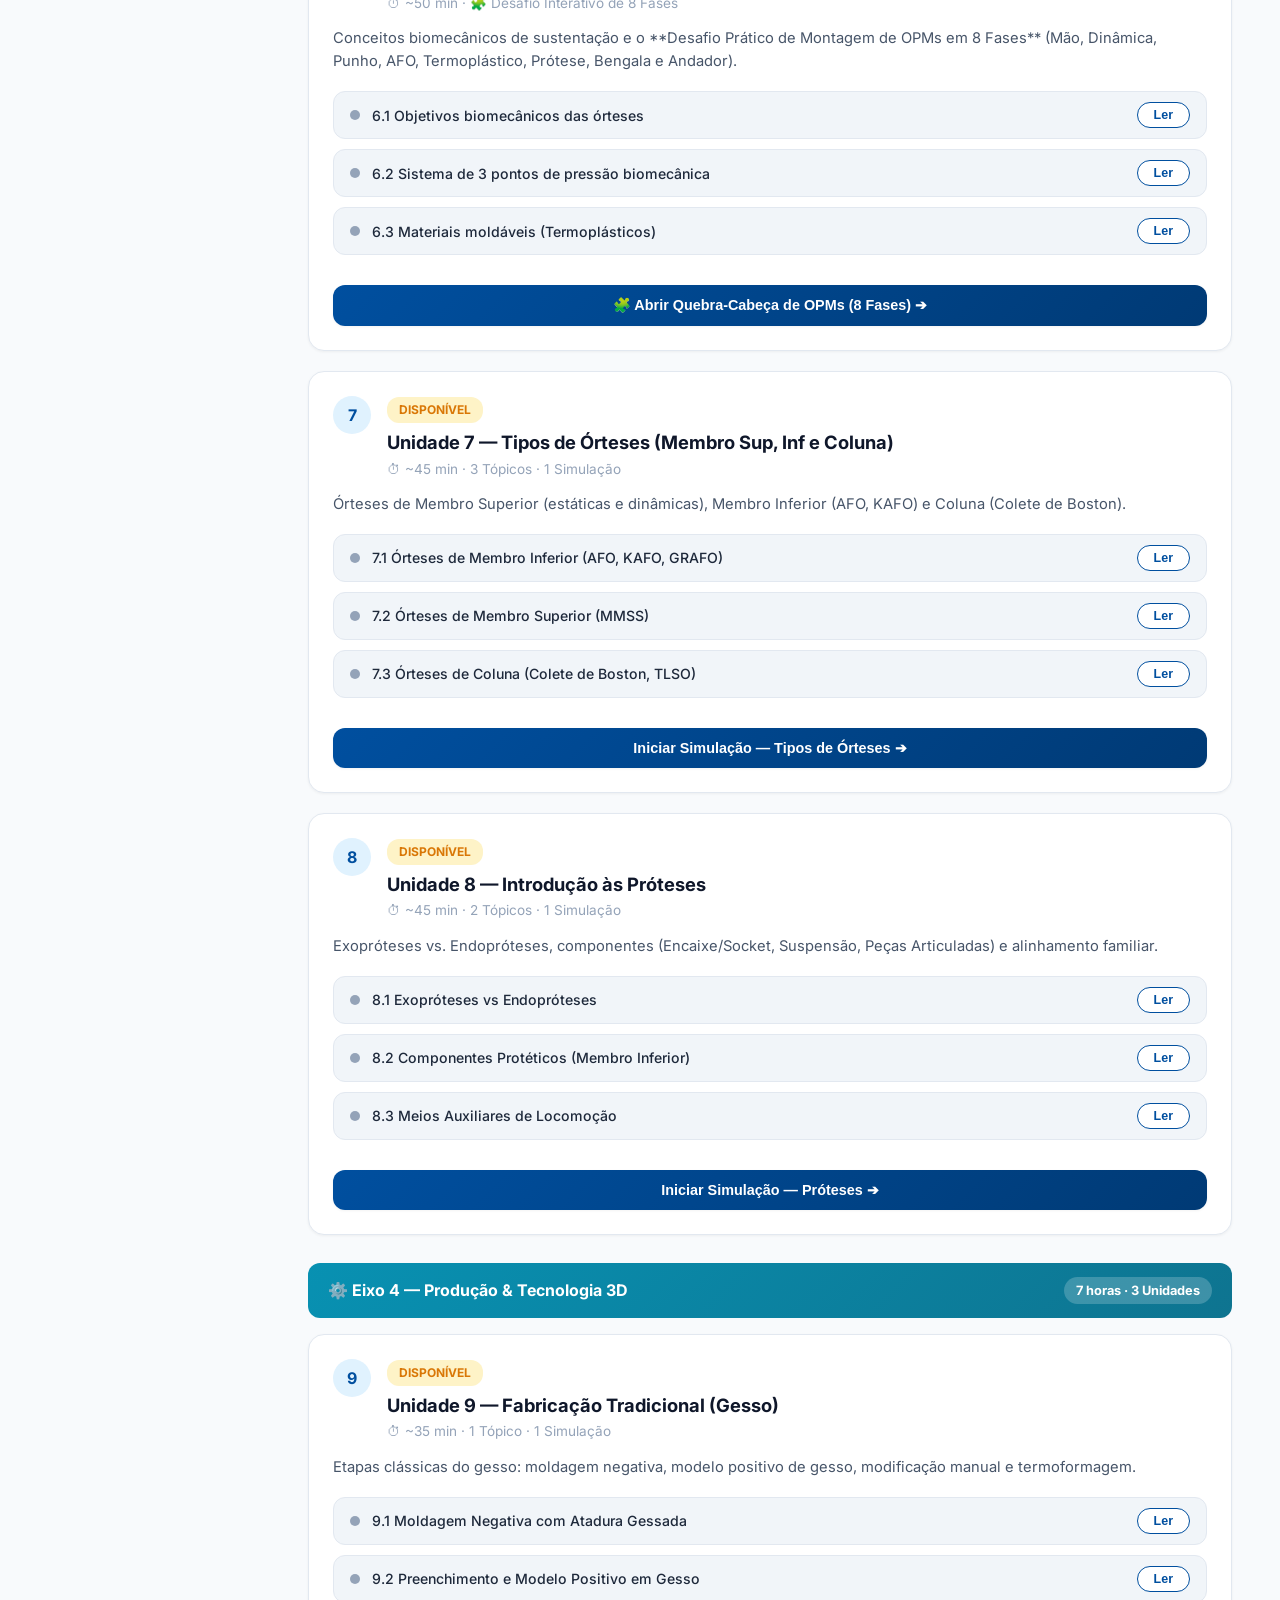
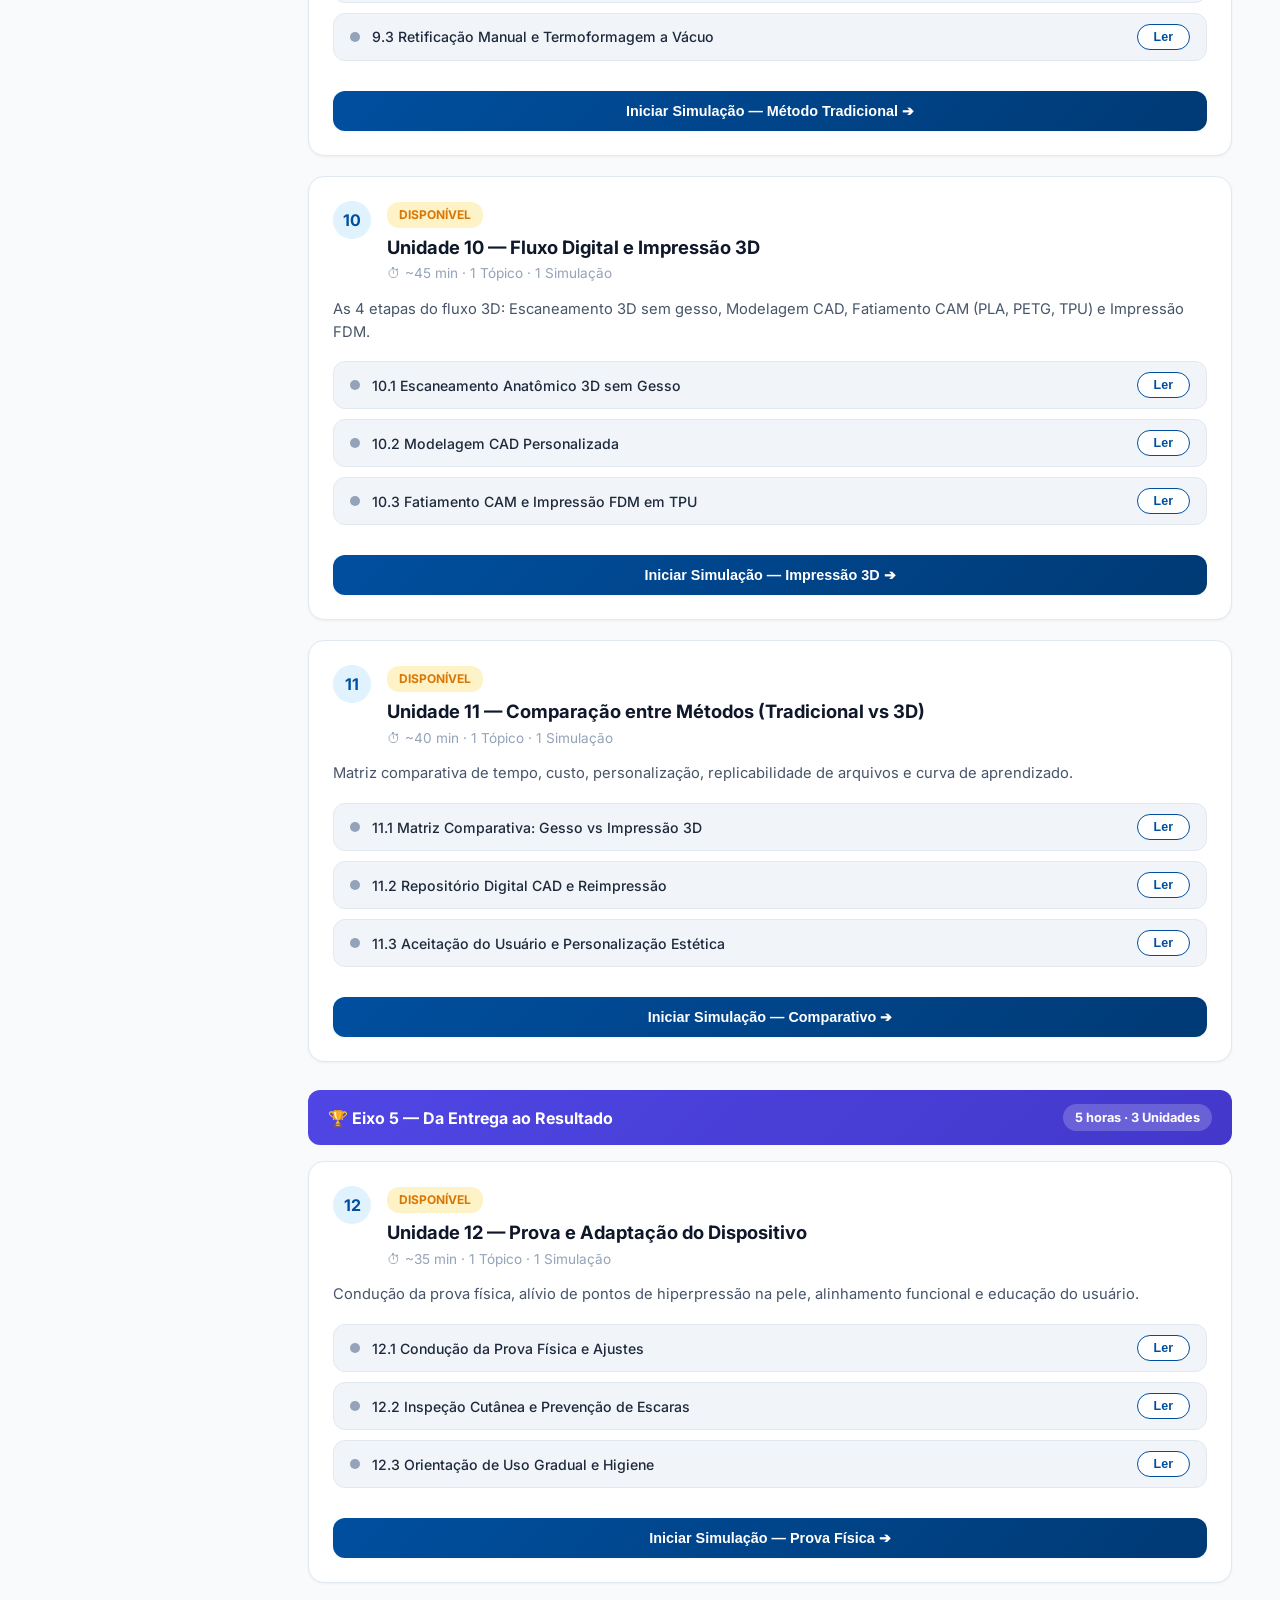
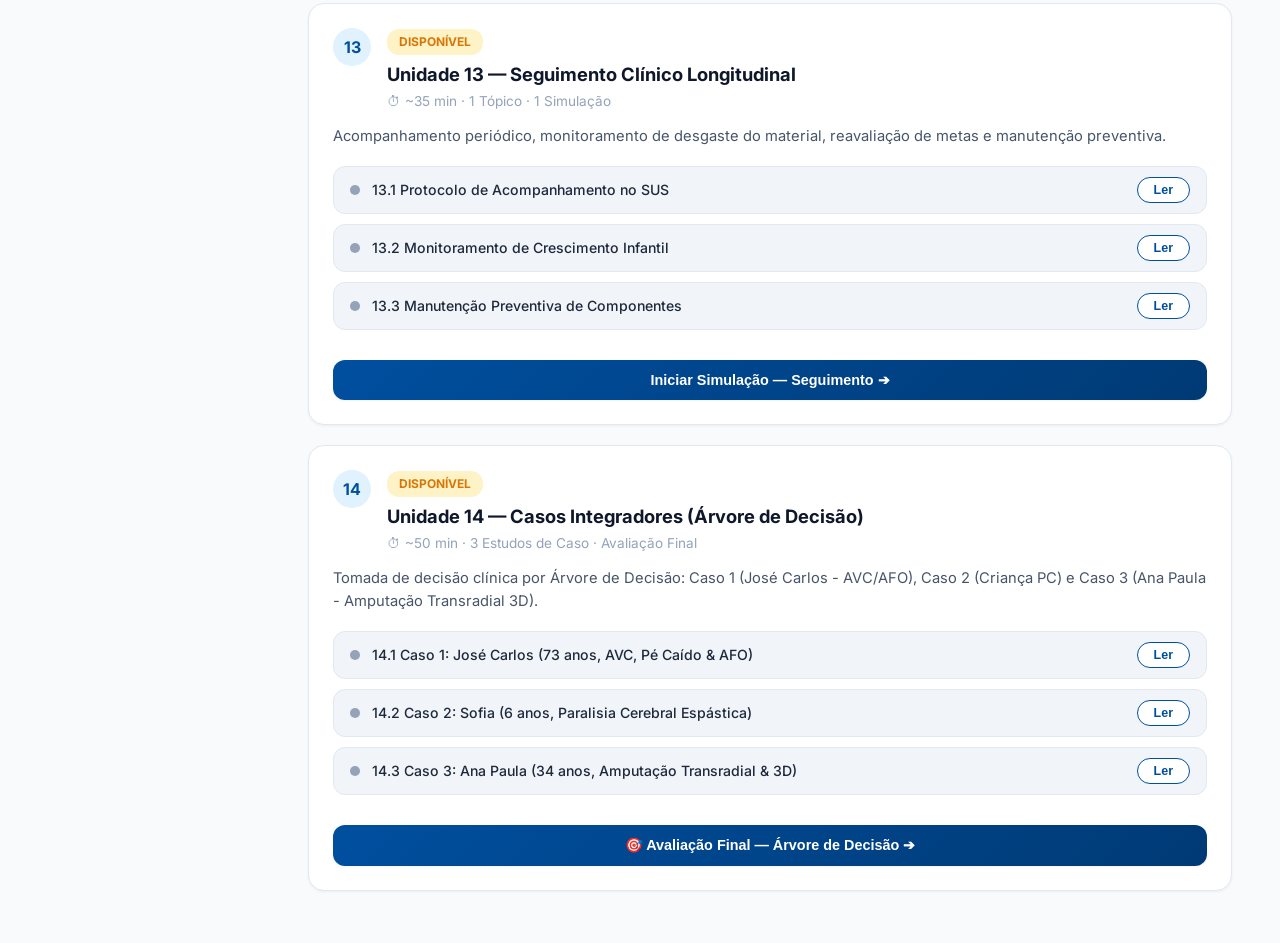
==== commit 3a9d921b: "fix: Ajusta caso clinico da Dona Maria no modo RPG/VR (Prescricao AFO para pe caido pos-AVC) e corri" ====
--- a/prototipo/index.html
+++ b/prototipo/index.html
@@ -12,9 +12,22 @@
     <link rel="stylesheet" href="style.css?v=20260723_v3">
 </head>
 <body>
+    <!-- MOBILE TOP BAR (Visível apenas em telas pequenas/smartphones) -->
+    <div class="mobile-top-bar" id="mobile-top-bar">
+        <div class="mobile-logo-box">
+            <img src="assets/v2/logo_digitrilha.png" alt="Digitrilha" class="mobile-logo-img">
+        </div>
+        <button class="mobile-menu-toggle" id="btn-mobile-menu-toggle" aria-label="Abrir Menu Nav">
+            <span id="mobile-hamburger-icon">☰</span>
+        </button>
+    </div>
+
+    <!-- OVERLAY ESCURO AO ABRIR O MENU MOBILE -->
+    <div class="sidebar-overlay" id="sidebar-overlay"></div>
+
     <div class="app-container">
         <!-- ============================================================ -->
-        <!-- SIDEBAR PRINCIPAL (ESQUERDA - 260px STICKY)                   -->
+        <!-- SIDEBAR PRINCIPAL (ESQUERDA - 260px STICKY / DRAWER MÓVEL)    -->
         <!-- ============================================================ -->
         <aside class="app-sidebar">
             <div>
@@ -160,7 +173,7 @@
                         <li class="lesson-item" data-lesson-id="E2U3T1"><div class="lesson-status-icon"></div><span>3.1 Investigação da demanda & Escuta na UBS</span><button class="btn-read-lesson">Ler</button></li>
                         <li class="lesson-item" data-lesson-id="E2U3T2"><div class="lesson-status-icon"></div><span>3.2 Exame físico e funcional (ADM, Força e Ashworth)</span><button class="btn-read-lesson">Ler</button></li>
                         <li class="lesson-item" data-lesson-id="E2U3T3"><div class="lesson-status-icon"></div><span>3.3 Análise da rotina domiciliar e comunitária</span><button class="btn-read-lesson">Ler</button></li>
-                        <li class="lesson-item" data-lesson-id="E2U3T4"><div class="lesson-status-icon"></div><span>3.4 Critérios de encaminhamento regulado (SISREG)</span><button class="btn-read-lesson">Ler</button></li>
+                        <li class="lesson-item" data-lesson-id="E2U3T4"><div class="lesson-status-icon"></div><span>3.4 Critérios de encaminhamento regulado ao CER</span><button class="btn-read-lesson">Ler</button></li>
                     </ul>
                     <button class="btn-start-simulation" data-module-id="3" id="btn-sim-3">Iniciar Simulação — Avaliação ➔</button>
                 </div>
@@ -511,7 +524,7 @@
                         </div>
                         <h4 style="font-size: 1rem; color: var(--color-slate); margin-bottom: 6px;">Fluxo de Prescrição e Regulação de OPM na UBS</h4>
                         <p style="font-size: 0.88rem; color: var(--text-secondary); line-height: 1.5;">
-                            "A triagem inicial é realizada pela equipe eMulti na UBS com agendamento via SISREG para o CER II. Documentação necessária: Laudo funcional detalhado + Formulário LME padronizado pela SMS."
+                            "A triagem inicial é realizada pela equipe eMulti na UBS com encaminhamento regulado para o CER II. Documentação necessária: Laudo funcional detalhado + Formulário LME padronizado pela SMS."
                         </p>
                         <div style="margin-top: 14px; font-size: 0.78rem; color: var(--text-muted); display: flex; justify-content: space-between;">
                             <span>Por: Dra. Camile Santos (Fisioterapeuta)</span>
@@ -688,7 +701,7 @@
                     <div style="margin-bottom: 14px;">
                         <label style="font-size: 0.82rem; font-weight: 700; color: var(--color-slate);">Categoria do Relato</label>
                         <select id="waze-categoria" style="width: 100%; padding: 10px; border-radius: 8px; border: 1px solid var(--border-color); margin-top: 4px;">
-                            <option value="SISREG">Fluxo de Regulação SISREG local</option>
+                            <option value="FLUXO">Fluxo de Regulação e Laudo de OPM local</option>
                             <option value="CER">Tempo médio de espera / Atendimento no CER</option>
                             <option value="LME">Documentos e Exigências da Secretaria Municipal</option>
                             <option value="3D">Uso de Prototipagem / Impressão 3D na região</option>
--- a/prototipo/style.css
+++ b/prototipo/style.css
@@ -664,4 +664,167 @@
     .btn-close-modal, .modal-overlay {
         background: transparent !important;
     }
+}
+
+/* ============================================================
+   BARRA SUPERIOR MOBILE & SIDEBAR RECOLHÍVEL (DRAWER NATIVO)
+   ============================================================ */
+.mobile-top-bar {
+    display: none;
+    position: fixed;
+    top: 0;
+    left: 0;
+    right: 0;
+    height: 64px;
+    background: var(--bg-card);
+    border-bottom: 1px solid var(--border-color);
+    padding: 0 16px;
+    align-items: center;
+    justify-content: space-between;
+    z-index: 9990;
+    box-shadow: var(--shadow-sm);
+}
+
+.mobile-logo-img {
+    height: 38px;
+    width: auto;
+}
+
+.mobile-menu-toggle {
+    background: var(--bg-secondary);
+    border: 1px solid var(--border-color);
+    width: 44px;
+    height: 44px;
+    border-radius: var(--radius-md);
+    font-size: 1.4rem;
+    color: var(--color-slate);
+    cursor: pointer;
+    display: flex;
+    align-items: center;
+    justify-content: center;
+    transition: all 0.2s ease;
+}
+
+.mobile-menu-toggle:hover {
+    background: var(--primary-light);
+    color: var(--primary);
+}
+
+.sidebar-overlay {
+    position: fixed;
+    top: 0; left: 0; right: 0; bottom: 0;
+    background: rgba(15, 23, 42, 0.6);
+    z-index: 9995;
+    display: none;
+    backdrop-filter: blur(3px);
+}
+
+.sidebar-overlay.active {
+    display: block;
+}
+
+/* MEDIA QUERIES RESPONSIVAS PARA SMARTPHONES & TABLETS (<= 768px) */
+@media screen and (max-width: 768px) {
+    .mobile-top-bar {
+        display: flex;
+    }
+
+    .app-container {
+        flex-direction: column;
+        padding-top: 64px;
+    }
+
+    .app-sidebar {
+        position: fixed;
+        top: 0;
+        left: -280px;
+        width: 280px;
+        height: 100vh;
+        z-index: 9999;
+        box-shadow: none;
+        transition: transform 0.3s cubic-bezier(0.4, 0, 0.2, 1);
+        background: var(--bg-card);
+        overflow-y: auto;
+    }
+
+    .app-sidebar.sidebar-open {
+        transform: translateX(280px);
+        box-shadow: 0 0 40px rgba(0,0,0,0.5);
+    }
+
+    .app-main {
+        width: 100% !important;
+        padding: 16px !important;
+        margin: 0 !important;
+    }
+
+    .main-header {
+        flex-direction: column;
+        align-items: flex-start;
+        gap: 14px;
+        margin-bottom: 20px;
+    }
+
+    .welcome-text h2 {
+        font-size: 1.35rem;
+    }
+
+    .header-actions {
+        width: 100%;
+        justify-content: space-between;
+    }
+
+    .progress-container-header {
+        flex: 1;
+    }
+
+    .progress-bar-bg {
+        width: 100%;
+    }
+
+    .modulo-card {
+        padding: 16px;
+        border-radius: var(--radius-md);
+    }
+
+    .modulo-header {
+        gap: 10px;
+    }
+
+    .modulo-meta h4 {
+        font-size: 1.02rem;
+    }
+
+    .lesson-item {
+        padding: 10px 12px;
+        font-size: 0.82rem;
+    }
+
+    .btn-read-lesson {
+        padding: 4px 10px;
+        font-size: 0.75rem;
+        margin-left: 8px;
+    }
+
+    .eva-floating-widget {
+        bottom: 20px;
+        right: 16px;
+    }
+
+    .eva-widget-pill .pill-sub {
+        display: none;
+    }
+
+    .eva-chat-popup {
+        bottom: 84px;
+        right: 12px;
+        left: 12px;
+        width: auto;
+        height: 420px;
+    }
+
+    .modal-card {
+        width: 95%;
+        max-height: 90vh;
+    }
 }
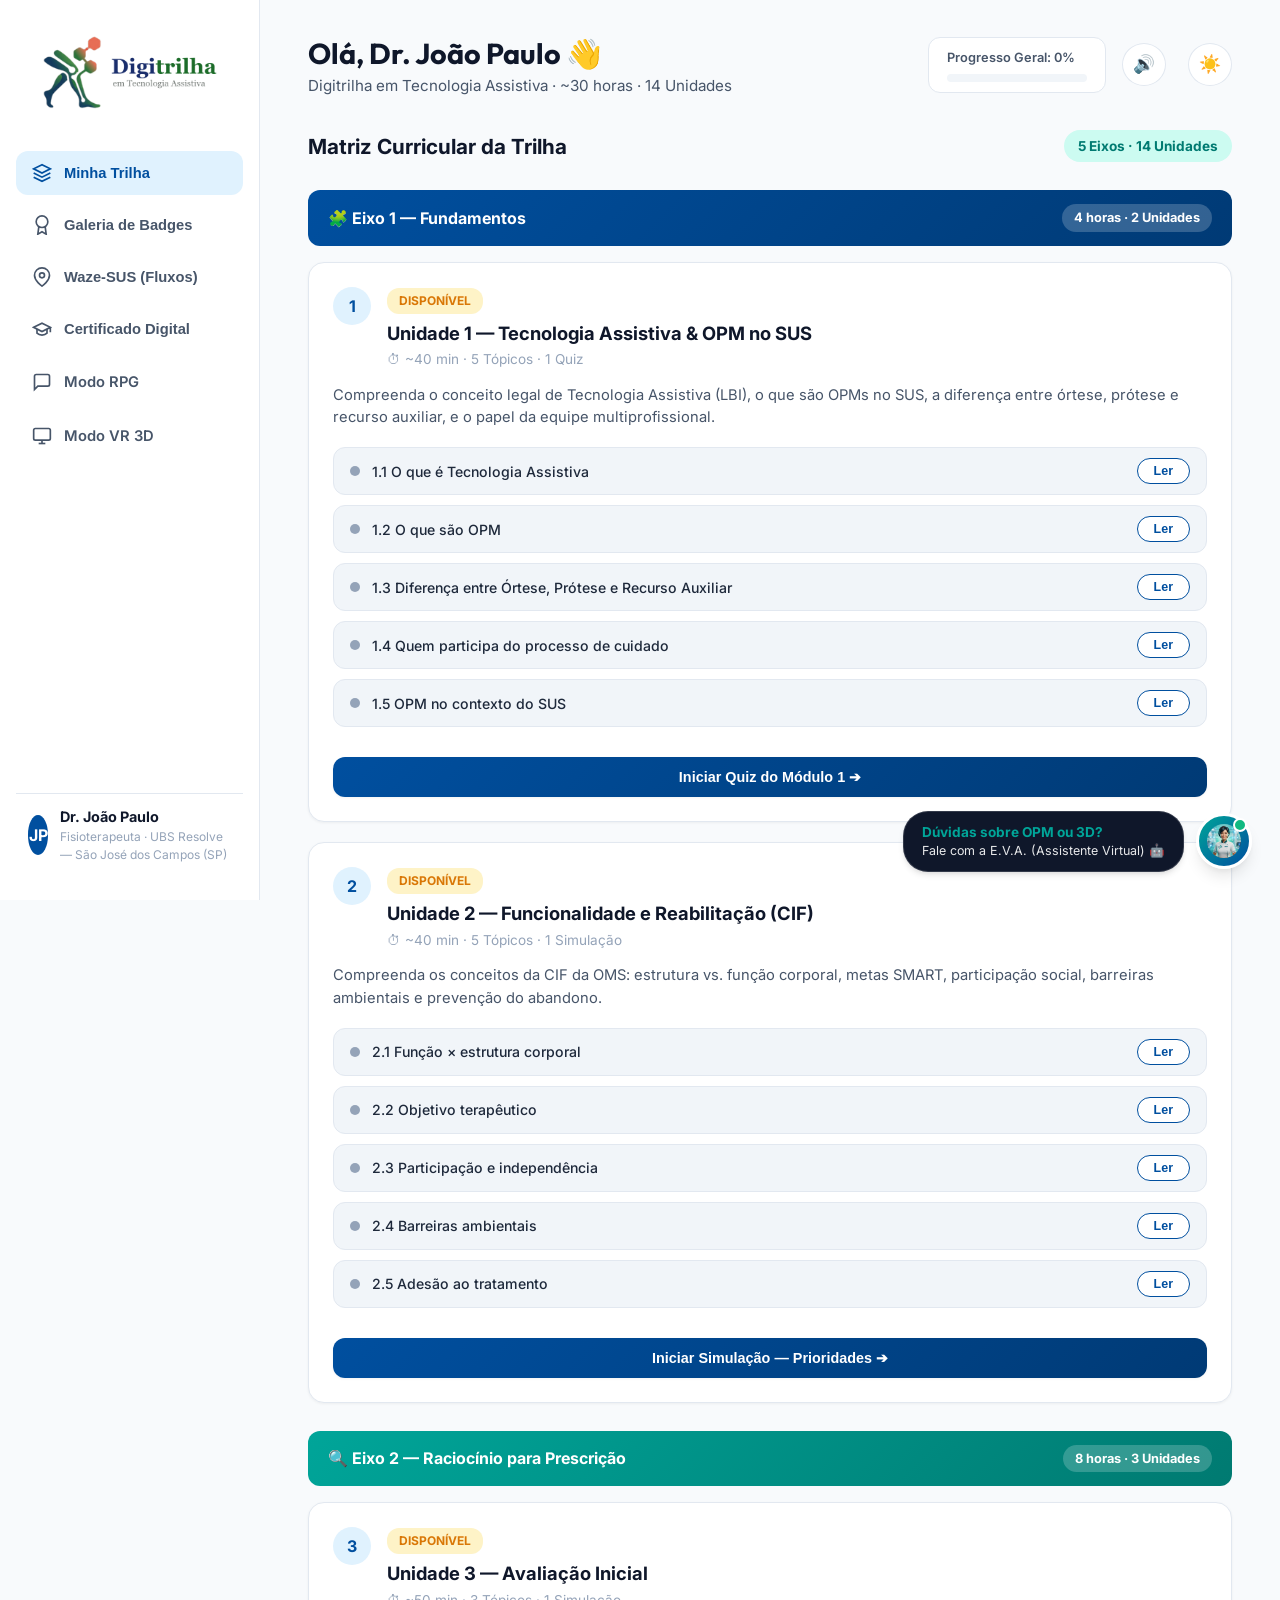
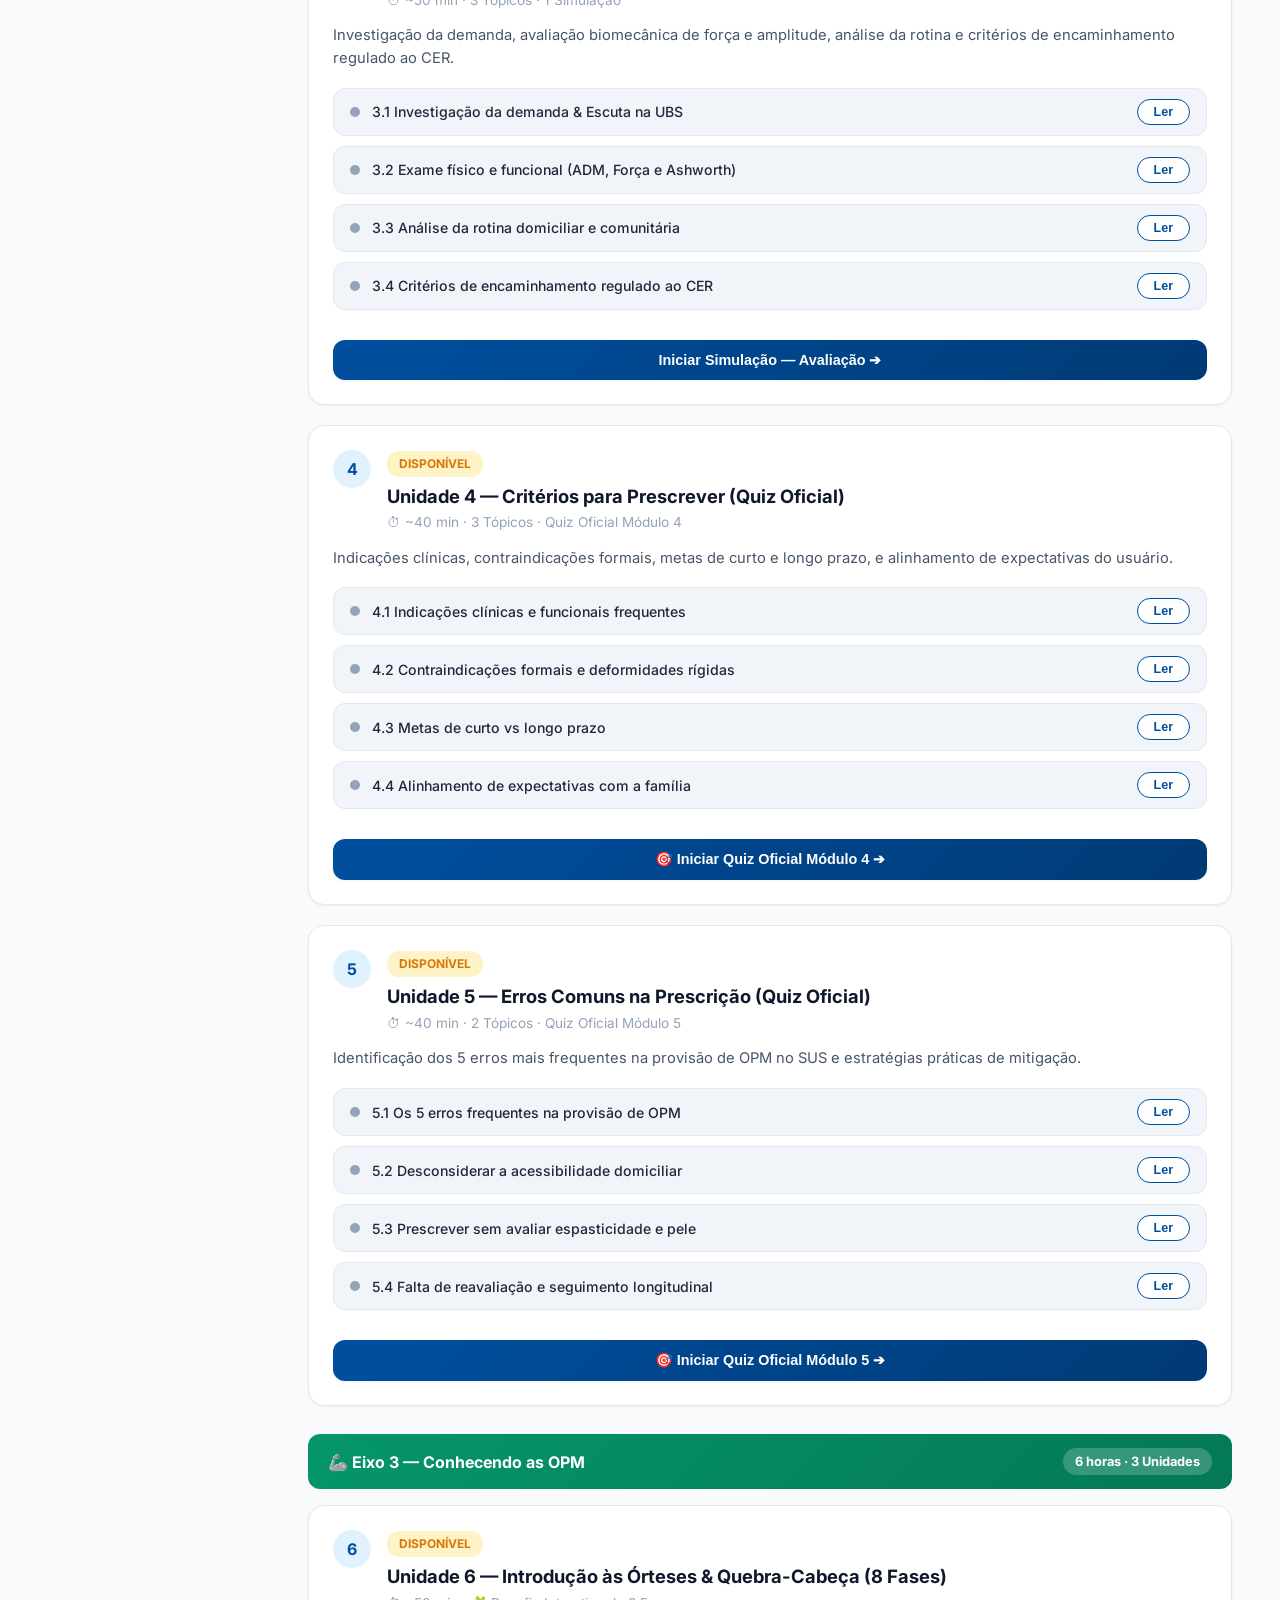
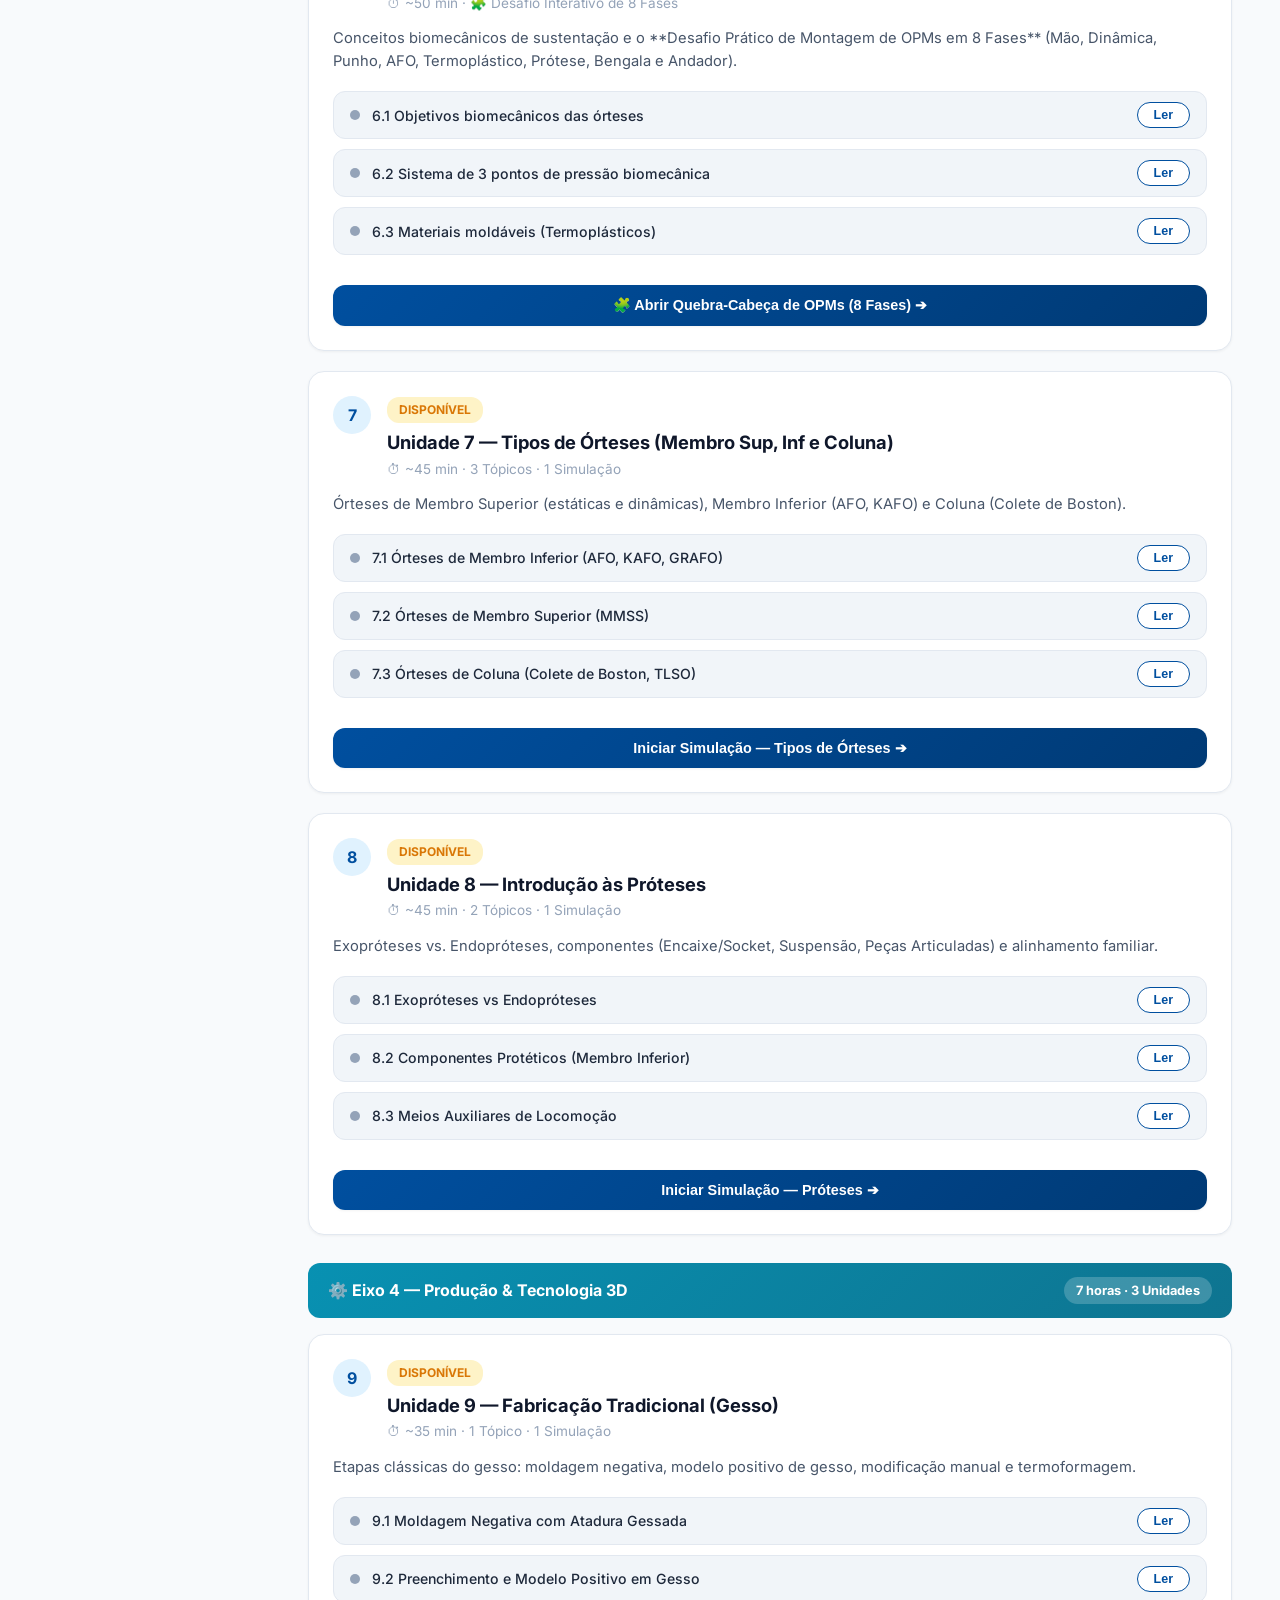
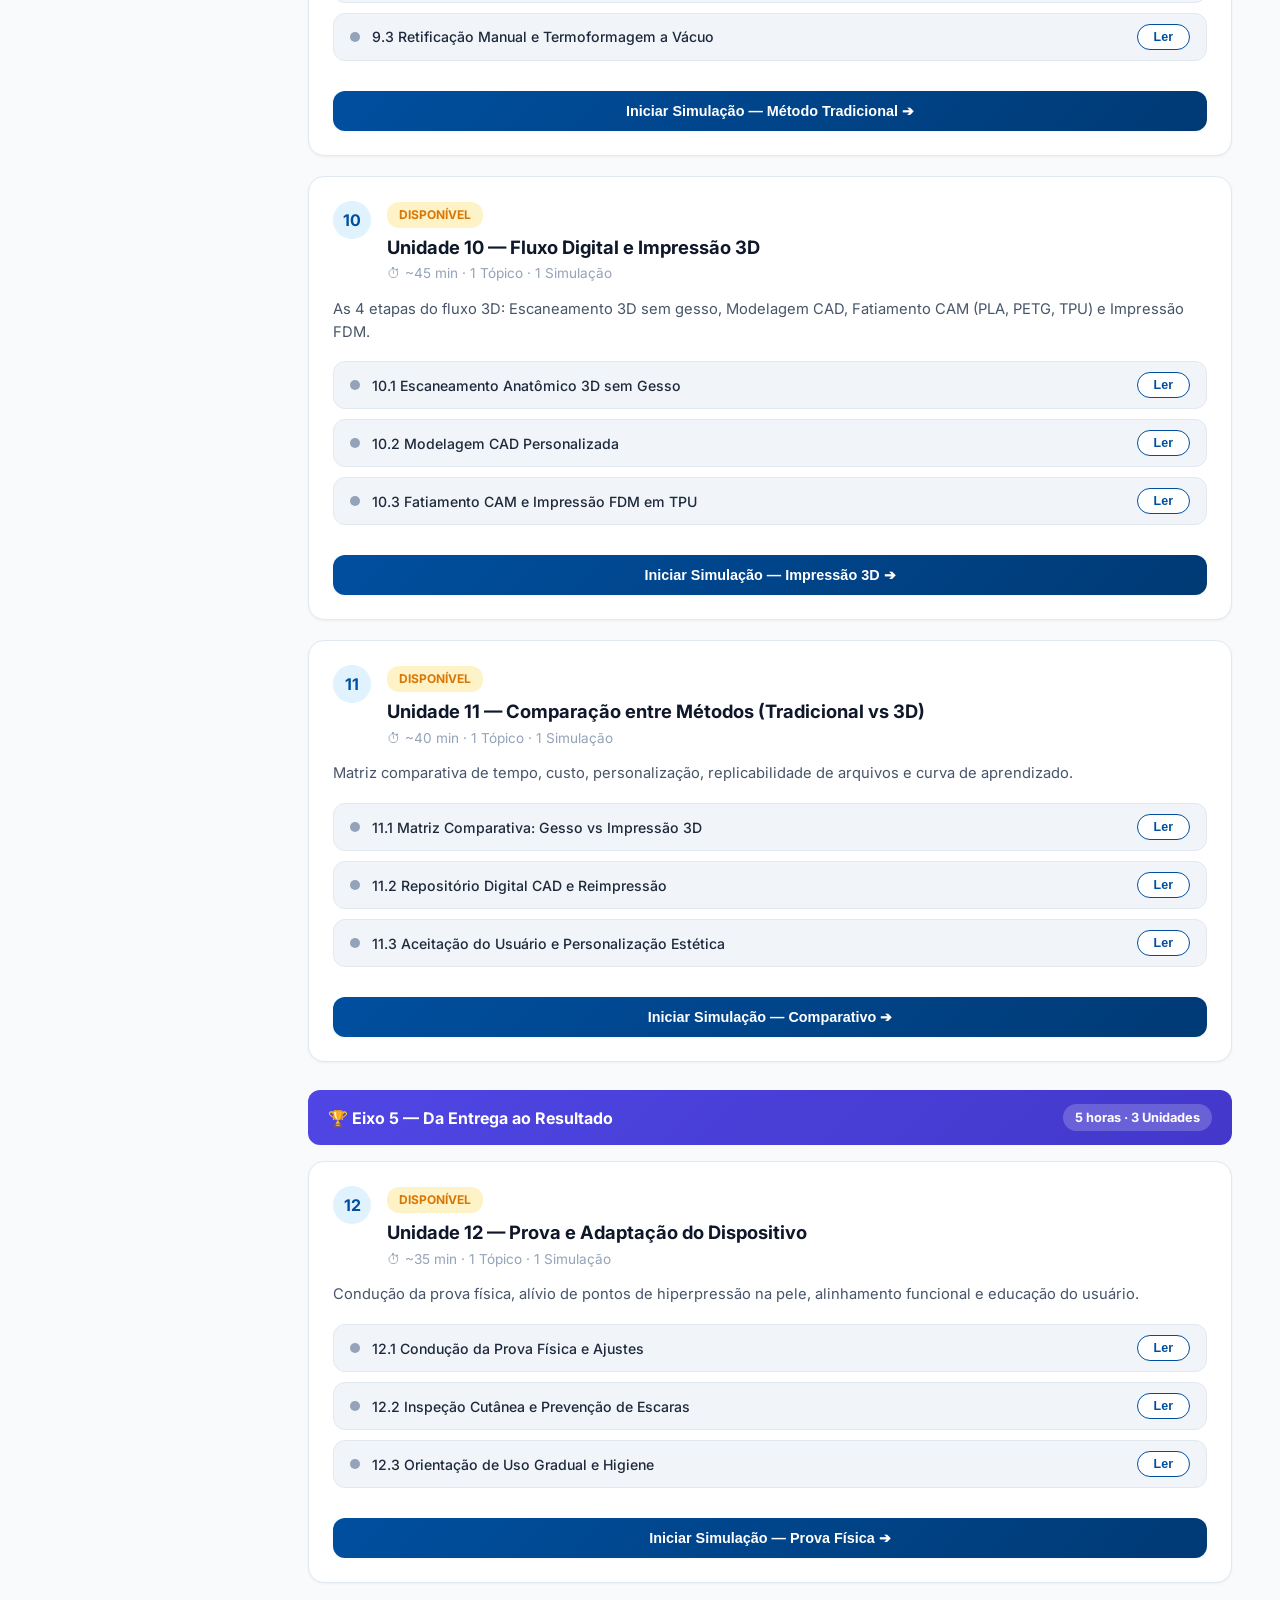
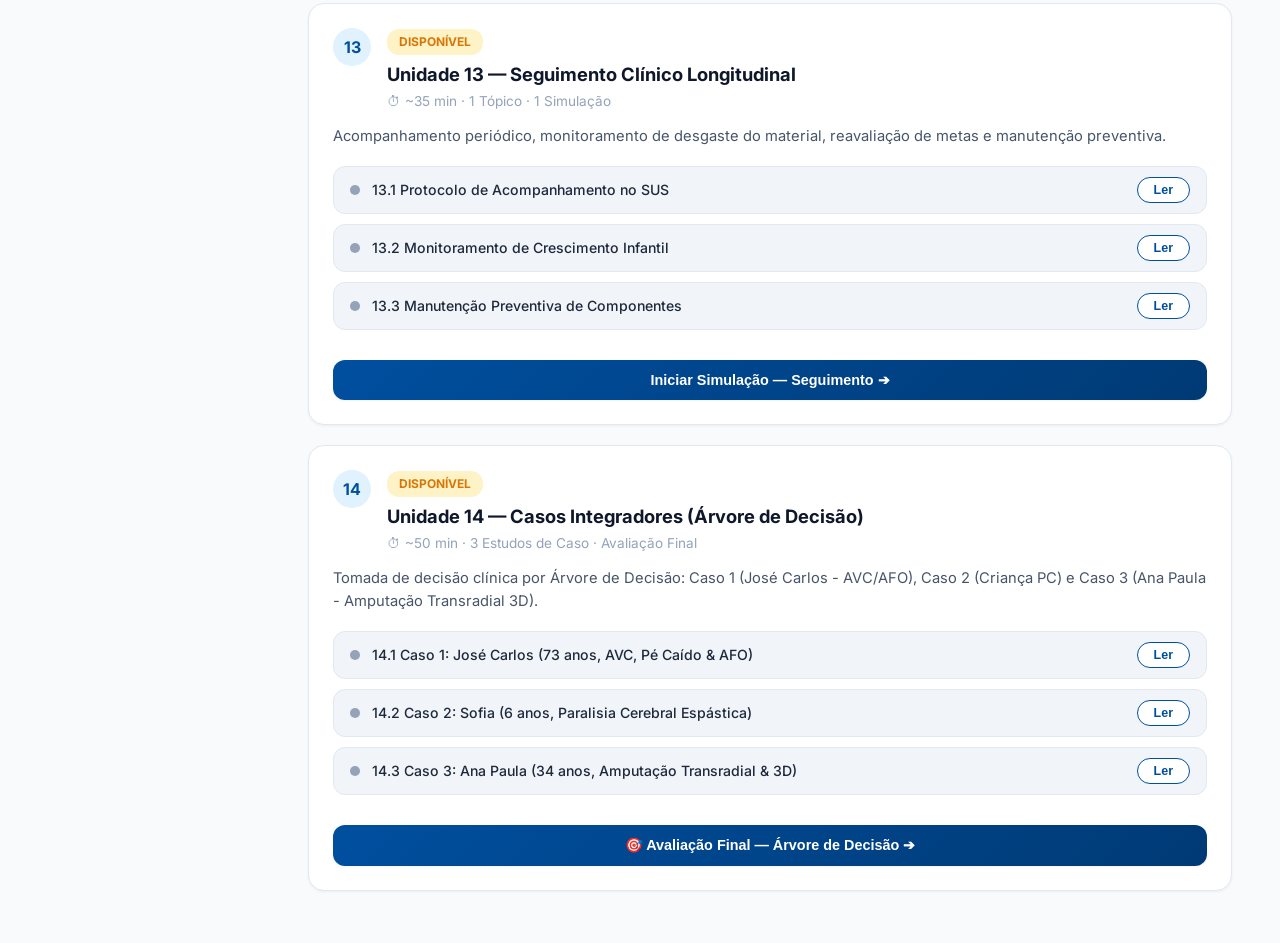
==== commit 6d4e5d33: "fix: Adapta localizacao da plataforma e do Modo RPG para a realidade de Sao Jose dos Campos (UBS Res" ====
--- a/prototipo/index.html
+++ b/prototipo/index.html
@@ -67,7 +67,7 @@
                 <div class="profile-avatar">JP</div>
                 <div class="profile-info">
                     <h4>Dr. João Paulo</h4>
-                    <p>Fisioterapeuta - UBS Ipiranga</p>
+                    <p>Fisioterapeuta · UBS Resolve — São José dos Campos (SP)</p>
                 </div>
             </div>
         </aside>
